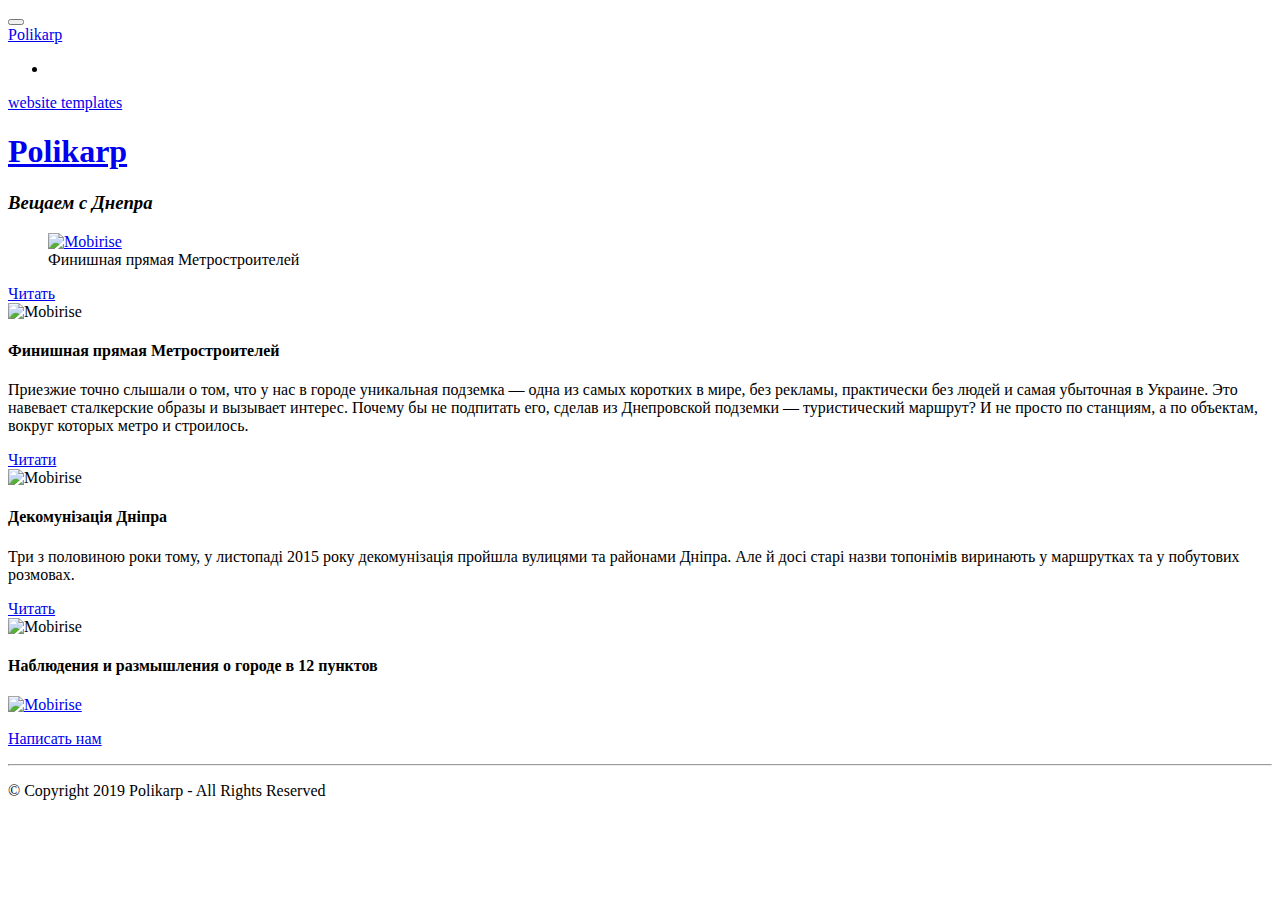
==== index.html @ 369295a8 "g" ====
<!DOCTYPE html>
<html  >
<head>
  <!-- Site made with Mobirise Website Builder v4.9.6, https://mobirise.com -->
  <meta charset="UTF-8">
  <meta http-equiv="X-UA-Compatible" content="IE=edge">
  <meta name="generator" content="Mobirise v4.9.6, mobirise.com">
  <meta name="viewport" content="width=device-width, initial-scale=1, minimum-scale=1">
  <link rel="shortcut icon" href="assets/images/koinobori.png" type="image/x-icon">
  <meta name="description" content="">
  
  <title>Polikarp</title>
  <link rel="stylesheet" href="assets/web/assets/mobirise-icons/mobirise-icons.css">
  <link rel="stylesheet" href="assets/tether/tether.min.css">
  <link rel="stylesheet" href="assets/bootstrap/css/bootstrap.min.css">
  <link rel="stylesheet" href="assets/bootstrap/css/bootstrap-grid.min.css">
  <link rel="stylesheet" href="assets/bootstrap/css/bootstrap-reboot.min.css">
  <link rel="stylesheet" href="assets/socicon/css/styles.css">
  <link rel="stylesheet" href="assets/dropdown/css/style.css">
  <link rel="stylesheet" href="assets/theme/css/style.css">
  <link rel="stylesheet" href="assets/mobirise/css/mbr-additional.css" type="text/css">
  
  
  
</head>
<body>
  <section class="menu cid-rpxfEzwFyS" once="menu" id="menu2-7">

    

    <nav class="navbar navbar-expand beta-menu navbar-dropdown align-items-center navbar-toggleable-sm">
        <button class="navbar-toggler navbar-toggler-right" type="button" data-toggle="collapse" data-target="#navbarSupportedContent" aria-controls="navbarSupportedContent" aria-expanded="false" aria-label="Toggle navigation">
            <div class="hamburger">
                <span></span>
                <span></span>
                <span></span>
                <span></span>
            </div>
        </button>
        <div class="menu-logo">
            <div class="navbar-brand">
                
                <span class="navbar-caption-wrap"><a class="navbar-caption text-black display-4" href="index.html">Polikarp</a></span>
            </div>
        </div>
        <div class="collapse navbar-collapse" id="navbarSupportedContent">
            <ul class="navbar-nav nav-dropdown nav-right" data-app-modern-menu="true"><li class="nav-item">
                    <a class="nav-link link text-black display-4" href="https://t.me/timesnewroman14" target="_blank"></a>
                </li></ul>
            
        </div>
    </nav>
</section>

<section class="engine"><a href="https://mobirise.info/j">website templates</a></section><section class="header1 cid-rpxfsJzR4i" id="header16-6">

    

    

    <div class="container">
        <div class="row justify-content-md-center">
            <div class="col-md-10 align-center">
                <h1 class="mbr-section-title mbr-bold pb-3 mbr-fonts-style display-1"><a href="index.html" class="text-black">Polikarp</a></h1>
                <h3 class="mbr-section-subtitle mbr-light pb-3 mbr-fonts-style display-7"><em>Вещаем с Днепра</em></h3>
                
                
            </div>
        </div>
    </div>

</section>

<section class="cid-rpxmxd3Cyp" id="image1-c">

    

    <figure class="mbr-figure container">
        <div class="image-block" style="width: 76%;">
            <a href="finishnaya-pryamaya-metrostroiteley.html"><img src="assets/images/kujicam-2019-05-04-00-48-11-developed-1-1466x825.jpg" width="1400" alt="Mobirise" title=""></a>
            <figcaption class="mbr-figure-caption mbr-figure-caption-over">
                <div class="container pb-5 mbr-white align-center mbr-fonts-style display-1">Финишная прямая Метростроителей</div>
            </figcaption>
        </div>
    </figure>
</section>

<section class="features18 popup-btn-cards cid-rpxp16bo90" id="features18-f">

    

    
    <div class="container">
        
        
        <div class="media-container-row pt-5 ">
            <div class="card p-3 col-12 col-md-6 col-lg-4">
                <div class="card-wrapper ">
                    <div class="card-img">
                        <div class="mbr-overlay"></div>
                        <div class="mbr-section-btn text-center"><a href="finishnaya-pryamaya-metrostroiteley.html" class="btn btn-white display-4">Читать</a></div>
                        <img src="assets/images/kujicam-2019-05-04-00-48-11-developed-1-676x380.jpg" alt="Mobirise" title="">
                    </div>
                    <div class="card-box">
                        <h4 class="card-title mbr-fonts-style display-2">Финишная прямая Метростроителей</h4>
                        <p class="mbr-text mbr-fonts-style align-left display-7">Приезжие точно слышали о том, что у нас в городе уникальная подземка — одна из самых коротких в мире, без рекламы, практически без людей и самая убыточная в Украине. Это навевает сталкерские образы и вызывает интерес. Почему бы не подпитать его, сделав из Днепровской подземки — туристический маршрут? И не просто по станциям, а по объектам, вокруг которых метро и строилось.
                        </p>
                    </div>
                </div>
            </div>
            <div class="card p-3 col-12 col-md-6 col-lg-4">
                <div class="card-wrapper">
                    <div class="card-img">
                        <div class="mbr-overlay"></div>
                        <div class="mbr-section-btn text-center"><a href="dekomunizatsiya-dnipra.html" class="btn btn-white display-4">Читати</a></div>
                        <img src="assets/images/mbr-1-676x456.jpg" alt="Mobirise" title="">
                    </div>
                    <div class="card-box">
                        <h4 class="card-title mbr-fonts-style display-2">
                            Декомунізація Дніпра</h4>
                        <p class="mbr-text mbr-fonts-style display-7">
                           Три з половиною роки тому, у листопаді 2015 року декомунізація пройшла вулицями та районами Дніпра. Але й досі старі назви топонімів виринають у маршрутках та у побутових розмовах. 
                        </p>
                    </div>
                </div>
            </div>

            <div class="card p-3 col-12 col-md-6 col-lg-4">
                <div class="card-wrapper">
                    <div class="card-img">
                        <div class="mbr-overlay"></div>
                        <div class="mbr-section-btn text-center"><a href="nablyudeniya-i-razmyshleniya-o-gorode-v-12-punktov.html" class="btn btn-white display-4">Читать</a></div>
                        <img src="assets/images/26330428-1511974088915368-7717623298208563200-n-676x559.jpg" alt="Mobirise" title="">
                    </div>
                    <div class="card-box">
                        <h4 class="card-title mbr-fonts-style display-2">Наблюдения и размышления о городе в 12 пунктов</h4>
                        <p class="mbr-text mbr-fonts-style display-7"></p>
                    </div>
                </div>
            </div>

            
        </div>
    </div>
</section>

<section class="cid-rpCS3sSMaK" id="footer5-v">

    

    

    <div class="container">
        <div class="media-container-row">
            <div class="col-md-3">
                <div class="media-wrap">
                    <a href="index.html">
                       <img src="assets/images/koinobori-192x192.png" alt="Mobirise" title="">
                    </a>
                </div>
            </div>
            <div class="col-md-9">
                <p class="mbr-text align-right links mbr-fonts-style display-4"><a href="https://t.me/timesnewroman14" target="_blank" class="text-black">Написать нам</a></p>
            </div>
        </div>
        <div class="footer-lower">
            <div class="media-container-row">
                <div class="col-md-12">
                    <hr>
                </div>
            </div>
            <div class="media-container-row mbr-white">
                <div class="col-md-6 copyright">
                    <p class="mbr-text mbr-fonts-style display-4">
                        © Copyright 2019 Polikarp - All Rights Reserved
                    </p>
                </div>
                <div class="col-md-6">
                    <div class="social-list align-right">
                        <div class="soc-item">
                            <a href="https://www.instagram.com/polikarp_media/" target="_blank">
                                <span class="mbr-iconfont mbr-iconfont-social socicon-instagram socicon"></span>
                            </a>
                        </div>
                        
                        
                        
                        
                        
                    </div>
                </div>
            </div>
        </div>
    </div>
</section>


  <script src="assets/web/assets/jquery/jquery.min.js"></script>
  <script src="assets/popper/popper.min.js"></script>
  <script src="assets/tether/tether.min.js"></script>
  <script src="assets/bootstrap/js/bootstrap.min.js"></script>
  <script src="assets/dropdown/js/script.min.js"></script>
  <script src="assets/touchswipe/jquery.touch-swipe.min.js"></script>
  <script src="assets/mbr-popup-btns/mbr-popup-btns.js"></script>
  <script src="assets/smoothscroll/smooth-scroll.js"></script>
  <script src="assets/theme/js/script.js"></script>
  
  
</body>
</html>
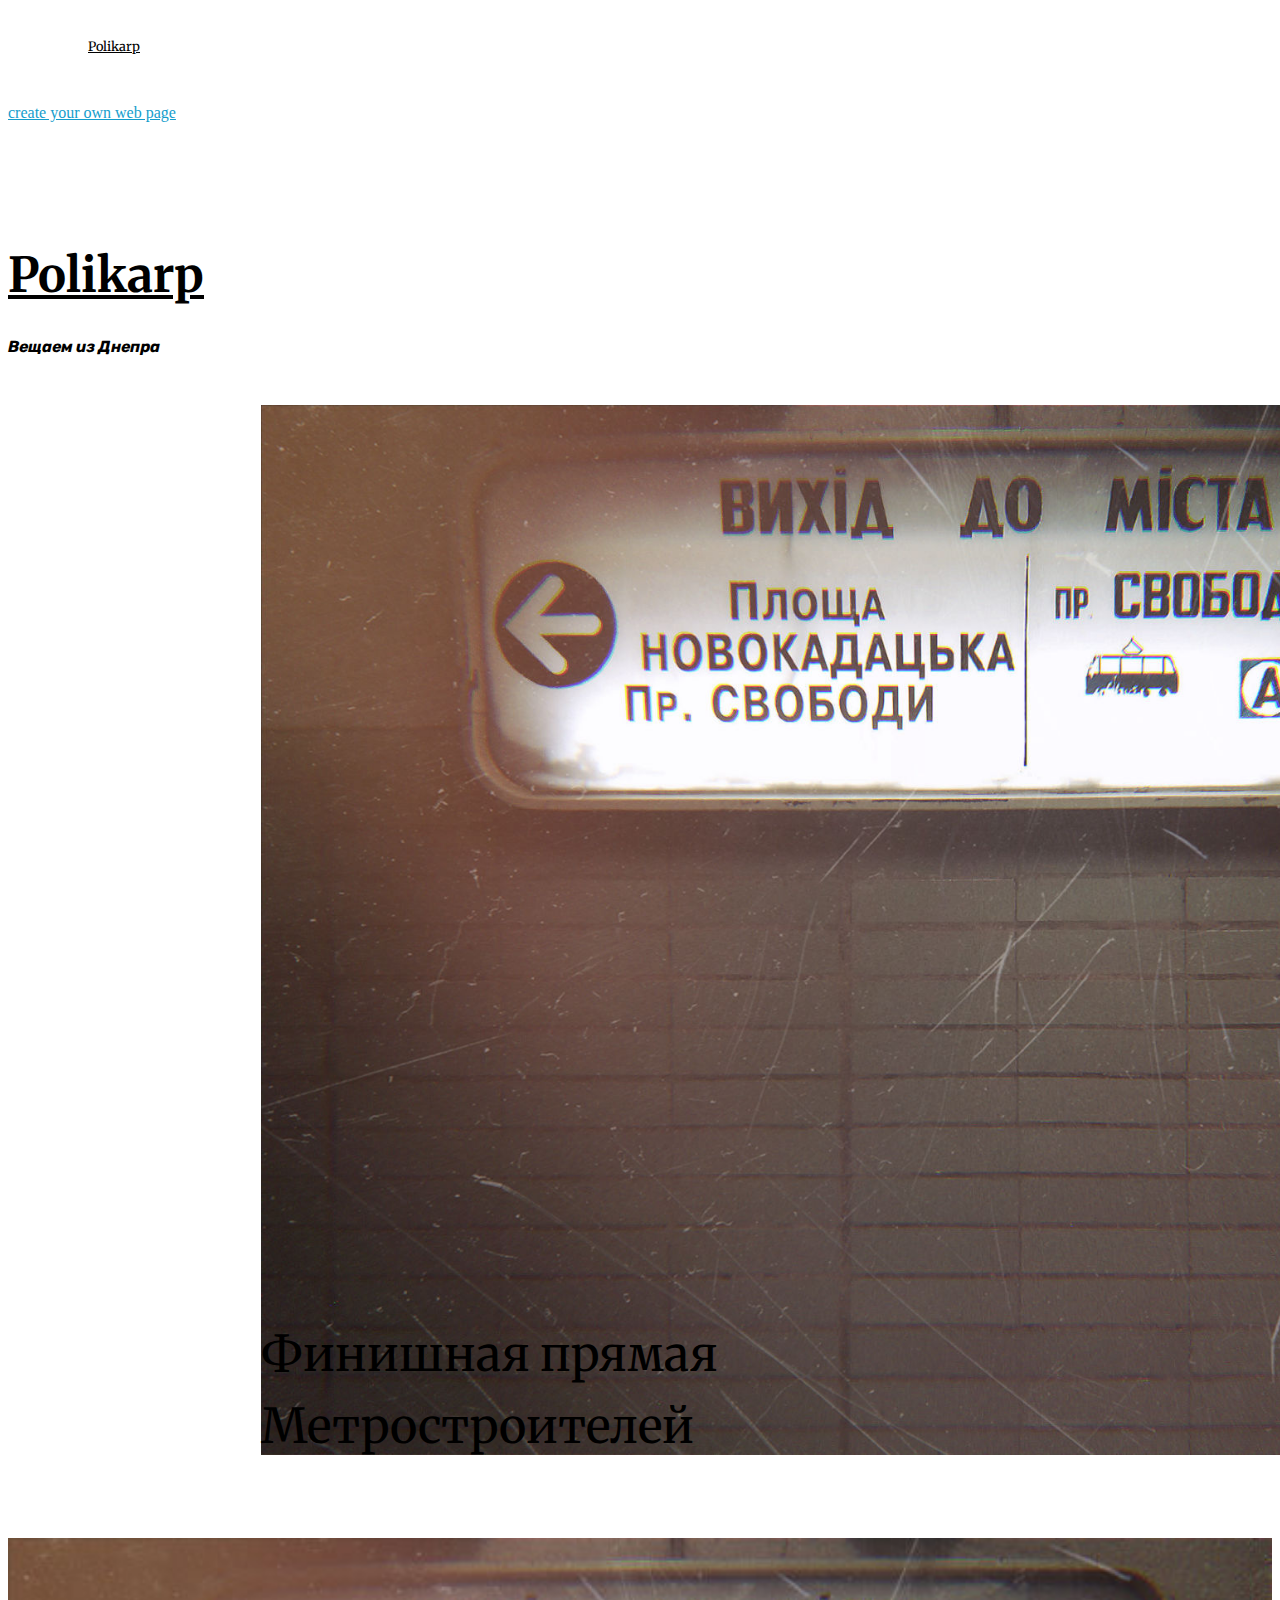
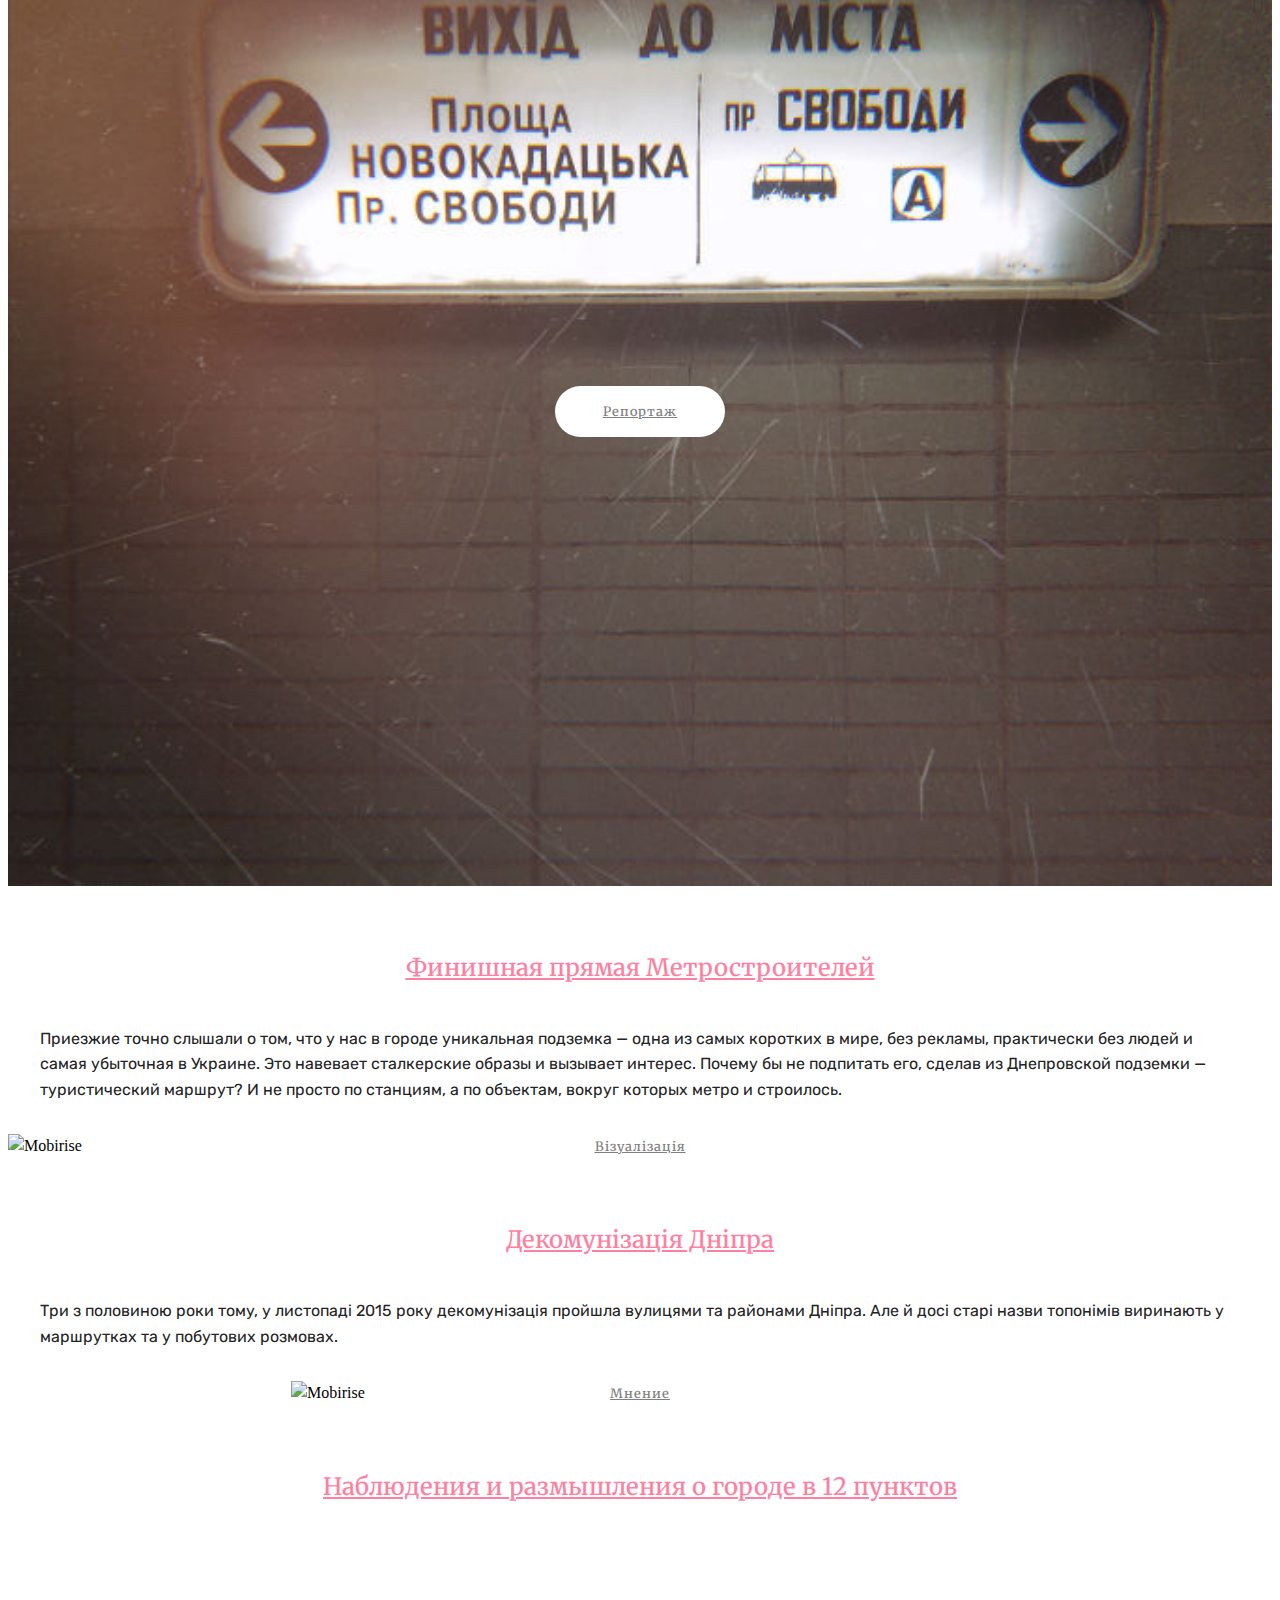
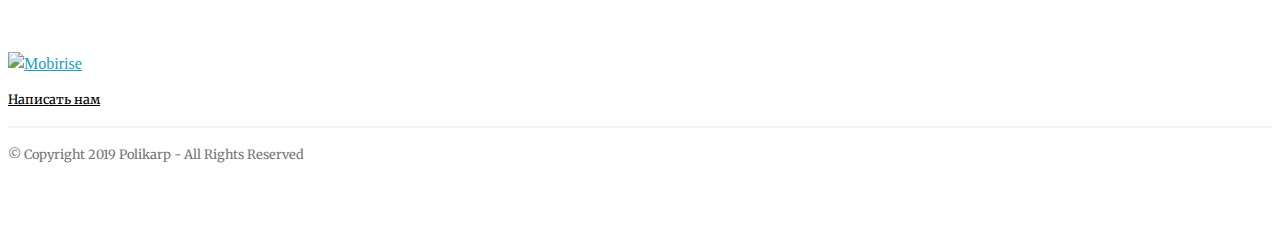
==== commit 0abbd7b7: "ї" ====
--- a/index.html
+++ b/index.html
@@ -52,7 +52,7 @@
     </nav>
 </section>
 
-<section class="engine"><a href="https://mobirise.info/j">website templates</a></section><section class="header1 cid-rpxfsJzR4i" id="header16-6">
+<section class="engine"><a href="https://mobirise.info/h">create your own web page</a></section><section class="header1 cid-rpxfsJzR4i" id="header16-6">
 
     
 
@@ -62,7 +62,7 @@
         <div class="row justify-content-md-center">
             <div class="col-md-10 align-center">
                 <h1 class="mbr-section-title mbr-bold pb-3 mbr-fonts-style display-1"><a href="index.html" class="text-black">Polikarp</a></h1>
-                <h3 class="mbr-section-subtitle mbr-light pb-3 mbr-fonts-style display-7"><em>Вещаем с Днепра</em></h3>
+                <h3 class="mbr-section-subtitle mbr-light pb-3 mbr-fonts-style display-7"><em>Вещаем из Днепра</em></h3>
                 
                 
             </div>
@@ -76,10 +76,10 @@
     
 
     <figure class="mbr-figure container">
-        <div class="image-block" style="width: 76%;">
-            <a href="finishnaya-pryamaya-metrostroiteley.html"><img src="assets/images/kujicam-2019-05-04-00-48-11-developed-1-1466x825.jpg" width="1400" alt="Mobirise" title=""></a>
+        <div class="image-block" style="width: 64%;">
+            <a href="finishnaya-pryamaya-metrostroiteley.html"><img src="assets/images/kujicam-2019-05-04-00-48-11-developed-1688x1266.jpg" width="1400" alt="Mobirise" title=""></a>
             <figcaption class="mbr-figure-caption mbr-figure-caption-over">
-                <div class="container pb-5 mbr-white align-center mbr-fonts-style display-1">Финишная прямая Метростроителей</div>
+                <div class="container pb-5 mbr-white align-center mbr-fonts-style display-1">Финишная прямая Метростроителей<br></div>
             </figcaption>
         </div>
     </figure>
@@ -98,11 +98,11 @@
                 <div class="card-wrapper ">
                     <div class="card-img">
                         <div class="mbr-overlay"></div>
-                        <div class="mbr-section-btn text-center"><a href="finishnaya-pryamaya-metrostroiteley.html" class="btn btn-white display-4">Читать</a></div>
-                        <img src="assets/images/kujicam-2019-05-04-00-48-11-developed-1-676x380.jpg" alt="Mobirise" title="">
+                        <div class="mbr-section-btn text-center"><a href="finishnaya-pryamaya-metrostroiteley.html" class="btn btn-white display-4">Репортаж</a></div>
+                        <img src="assets/images/kujicam-2019-05-04-00-48-11-developed-676x507.jpg" alt="Mobirise" title="">
                     </div>
                     <div class="card-box">
-                        <h4 class="card-title mbr-fonts-style display-2">Финишная прямая Метростроителей</h4>
+                        <h4 class="card-title mbr-fonts-style display-2"><a href="finishnaya-pryamaya-metrostroiteley.html" class="text-secondary">Финишная прямая Метростроителей</a></h4>
                         <p class="mbr-text mbr-fonts-style align-left display-7">Приезжие точно слышали о том, что у нас в городе уникальная подземка — одна из самых коротких в мире, без рекламы, практически без людей и самая убыточная в Украине. Это навевает сталкерские образы и вызывает интерес. Почему бы не подпитать его, сделав из Днепровской подземки — туристический маршрут? И не просто по станциям, а по объектам, вокруг которых метро и строилось.
                         </p>
                     </div>
@@ -112,12 +112,12 @@
                 <div class="card-wrapper">
                     <div class="card-img">
                         <div class="mbr-overlay"></div>
-                        <div class="mbr-section-btn text-center"><a href="dekomunizatsiya-dnipra.html" class="btn btn-white display-4">Читати</a></div>
+                        <div class="mbr-section-btn text-center"><a href="dekomunizatsiya-dnipra.html" class="btn btn-white display-4">Візуалізація</a></div>
                         <img src="assets/images/mbr-1-676x456.jpg" alt="Mobirise" title="">
                     </div>
                     <div class="card-box">
-                        <h4 class="card-title mbr-fonts-style display-2">
-                            Декомунізація Дніпра</h4>
+                        <h4 class="card-title mbr-fonts-style display-2"><a href="dekomunizatsiya-dnipra.html" class="text-secondary">
+                            Декомунізація Дніпра</a></h4>
                         <p class="mbr-text mbr-fonts-style display-7">
                            Три з половиною роки тому, у листопаді 2015 року декомунізація пройшла вулицями та районами Дніпра. Але й досі старі назви топонімів виринають у маршрутках та у побутових розмовах. 
                         </p>
@@ -129,11 +129,11 @@
                 <div class="card-wrapper">
                     <div class="card-img">
                         <div class="mbr-overlay"></div>
-                        <div class="mbr-section-btn text-center"><a href="nablyudeniya-i-razmyshleniya-o-gorode-v-12-punktov.html" class="btn btn-white display-4">Читать</a></div>
+                        <div class="mbr-section-btn text-center"><a href="nablyudeniya-i-razmyshleniya-o-gorode-v-12-punktov.html" class="btn btn-white display-4">Мнение</a></div>
                         <img src="assets/images/26330428-1511974088915368-7717623298208563200-n-676x559.jpg" alt="Mobirise" title="">
                     </div>
                     <div class="card-box">
-                        <h4 class="card-title mbr-fonts-style display-2">Наблюдения и размышления о городе в 12 пунктов</h4>
+                        <h4 class="card-title mbr-fonts-style display-2"><a href="nablyudeniya-i-razmyshleniya-o-gorode-v-12-punktov.html" class="text-secondary">Наблюдения и размышления о городе в 12 пунктов</a></h4>
                         <p class="mbr-text mbr-fonts-style display-7"></p>
                     </div>
                 </div>
--- a/assets/mobirise/css/mbr-additional.css
+++ b/assets/mobirise/css/mbr-additional.css
@@ -0,0 +1,5030 @@
+@import url(https://fonts.googleapis.com/css?family=Merriweather:300,300i,400,400i,700,700i,900,900i);
+@import url(https://fonts.googleapis.com/css?family=Rubik:300,300i,400,400i,500,500i,700,700i,900,900i);
+
+
+
+
+
+body {
+  font-style: normal;
+  line-height: 1.5;
+}
+.mbr-section-title {
+  font-style: normal;
+  line-height: 1.2;
+}
+.mbr-section-subtitle {
+  line-height: 1.3;
+}
+.mbr-text {
+  font-style: normal;
+  line-height: 1.6;
+}
+.display-1 {
+  font-family: 'Merriweather', serif;
+  font-size: 3rem;
+}
+.display-1 > .mbr-iconfont {
+  font-size: 4.8rem;
+}
+.display-2 {
+  font-family: 'Merriweather', serif;
+  font-size: 1.5rem;
+}
+.display-2 > .mbr-iconfont {
+  font-size: 2.4rem;
+}
+.display-4 {
+  font-family: 'Merriweather', serif;
+  font-size: 0.8rem;
+}
+.display-4 > .mbr-iconfont {
+  font-size: 1.28rem;
+}
+.display-5 {
+  font-family: 'Rubik', sans-serif;
+  font-size: 1.5rem;
+}
+.display-5 > .mbr-iconfont {
+  font-size: 2.4rem;
+}
+.display-7 {
+  font-family: 'Rubik', sans-serif;
+  font-size: 1rem;
+}
+.display-7 > .mbr-iconfont {
+  font-size: 1.6rem;
+}
+/* ---- Fluid typography for mobile devices ---- */
+/* 1.4 - font scale ratio ( bootstrap == 1.42857 ) */
+/* 100vw - current viewport width */
+/* (48 - 20)  48 == 48rem == 768px, 20 == 20rem == 320px(minimal supported viewport) */
+/* 0.65 - min scale variable, may vary */
+@media (max-width: 768px) {
+  .display-1 {
+    font-size: 2.4rem;
+    font-size: calc( 1.7rem + (3 - 1.7) * ((100vw - 20rem) / (48 - 20)));
+    line-height: calc( 1.4 * (1.7rem + (3 - 1.7) * ((100vw - 20rem) / (48 - 20))));
+  }
+  .display-2 {
+    font-size: 1.2rem;
+    font-size: calc( 1.175rem + (1.5 - 1.175) * ((100vw - 20rem) / (48 - 20)));
+    line-height: calc( 1.4 * (1.175rem + (1.5 - 1.175) * ((100vw - 20rem) / (48 - 20))));
+  }
+  .display-4 {
+    font-size: 0.64rem;
+    font-size: calc( 0.93rem + (0.8 - 0.93) * ((100vw - 20rem) / (48 - 20)));
+    line-height: calc( 1.4 * (0.93rem + (0.8 - 0.93) * ((100vw - 20rem) / (48 - 20))));
+  }
+  .display-5 {
+    font-size: 1.2rem;
+    font-size: calc( 1.175rem + (1.5 - 1.175) * ((100vw - 20rem) / (48 - 20)));
+    line-height: calc( 1.4 * (1.175rem + (1.5 - 1.175) * ((100vw - 20rem) / (48 - 20))));
+  }
+}
+/* Buttons */
+.btn {
+  font-weight: 500;
+  border-width: 2px;
+  font-style: normal;
+  letter-spacing: 1px;
+  margin: .4rem .8rem;
+  white-space: normal;
+  -webkit-transition: all 0.3s ease-in-out;
+  -moz-transition: all 0.3s ease-in-out;
+  transition: all 0.3s ease-in-out;
+  display: inline-flex;
+  align-items: center;
+  justify-content: center;
+  word-break: break-word;
+  -webkit-align-items: center;
+  -webkit-justify-content: center;
+  display: -webkit-inline-flex;
+  padding: 1rem 3rem;
+  border-radius: 3px;
+}
+.btn-sm {
+  font-weight: 500;
+  letter-spacing: 1px;
+  -webkit-transition: all 0.3s ease-in-out;
+  -moz-transition: all 0.3s ease-in-out;
+  transition: all 0.3s ease-in-out;
+  padding: 0.6rem 1.5rem;
+  border-radius: 3px;
+}
+.btn-md {
+  font-weight: 500;
+  letter-spacing: 1px;
+  margin: .4rem .8rem !important;
+  -webkit-transition: all 0.3s ease-in-out;
+  -moz-transition: all 0.3s ease-in-out;
+  transition: all 0.3s ease-in-out;
+  padding: 1rem 3rem;
+  border-radius: 3px;
+}
+.btn-lg {
+  font-weight: 500;
+  letter-spacing: 1px;
+  margin: .4rem .8rem !important;
+  -webkit-transition: all 0.3s ease-in-out;
+  -moz-transition: all 0.3s ease-in-out;
+  transition: all 0.3s ease-in-out;
+  padding: 1.2rem 3.2rem;
+  border-radius: 3px;
+}
+.bg-primary {
+  background-color: #149dcc !important;
+}
+.bg-success {
+  background-color: #f9f295 !important;
+}
+.bg-info {
+  background-color: #cebfaf !important;
+}
+.bg-warning {
+  background-color: #b2ccd2 !important;
+}
+.bg-danger {
+  background-color: #e4d295 !important;
+}
+.btn-primary,
+.btn-primary:active {
+  background-color: #149dcc !important;
+  border-color: #149dcc !important;
+  color: #ffffff !important;
+}
+.btn-primary:hover,
+.btn-primary:focus,
+.btn-primary.focus,
+.btn-primary.active {
+  color: #ffffff !important;
+  background-color: #0d6786 !important;
+  border-color: #0d6786 !important;
+}
+.btn-primary.disabled,
+.btn-primary:disabled {
+  color: #ffffff !important;
+  background-color: #0d6786 !important;
+  border-color: #0d6786 !important;
+}
+.btn-secondary,
+.btn-secondary:active {
+  background-color: #ff7f9f !important;
+  border-color: #ff7f9f !important;
+  color: #ffffff !important;
+}
+.btn-secondary:hover,
+.btn-secondary:focus,
+.btn-secondary.focus,
+.btn-secondary.active {
+  color: #ffffff !important;
+  background-color: #ff3266 !important;
+  border-color: #ff3266 !important;
+}
+.btn-secondary.disabled,
+.btn-secondary:disabled {
+  color: #ffffff !important;
+  background-color: #ff3266 !important;
+  border-color: #ff3266 !important;
+}
+.btn-info,
+.btn-info:active {
+  background-color: #cebfaf !important;
+  border-color: #cebfaf !important;
+  color: #ffffff !important;
+}
+.btn-info:hover,
+.btn-info:focus,
+.btn-info.focus,
+.btn-info.active {
+  color: #ffffff !important;
+  background-color: #b19980 !important;
+  border-color: #b19980 !important;
+}
+.btn-info.disabled,
+.btn-info:disabled {
+  color: #ffffff !important;
+  background-color: #b19980 !important;
+  border-color: #b19980 !important;
+}
+.btn-success,
+.btn-success:active {
+  background-color: #f9f295 !important;
+  border-color: #f9f295 !important;
+  color: #877e08 !important;
+}
+.btn-success:hover,
+.btn-success:focus,
+.btn-success.focus,
+.btn-success.active {
+  color: #877e08 !important;
+  background-color: #f5e94d !important;
+  border-color: #f5e94d !important;
+}
+.btn-success.disabled,
+.btn-success:disabled {
+  color: #877e08 !important;
+  background-color: #f5e94d !important;
+  border-color: #f5e94d !important;
+}
+.btn-warning,
+.btn-warning:active {
+  background-color: #b2ccd2 !important;
+  border-color: #b2ccd2 !important;
+  color: #ffffff !important;
+}
+.btn-warning:hover,
+.btn-warning:focus,
+.btn-warning.focus,
+.btn-warning.active {
+  color: #ffffff !important;
+  background-color: #82acb6 !important;
+  border-color: #82acb6 !important;
+}
+.btn-warning.disabled,
+.btn-warning:disabled {
+  color: #ffffff !important;
+  background-color: #82acb6 !important;
+  border-color: #82acb6 !important;
+}
+.btn-danger,
+.btn-danger:active {
+  background-color: #e4d295 !important;
+  border-color: #e4d295 !important;
+  color: #615119 !important;
+}
+.btn-danger:hover,
+.btn-danger:focus,
+.btn-danger.focus,
+.btn-danger.active {
+  color: #615119 !important;
+  background-color: #d4b858 !important;
+  border-color: #d4b858 !important;
+}
+.btn-danger.disabled,
+.btn-danger:disabled {
+  color: #615119 !important;
+  background-color: #d4b858 !important;
+  border-color: #d4b858 !important;
+}
+.btn-white {
+  color: #333333 !important;
+}
+.btn-white,
+.btn-white:active {
+  background-color: #ffffff !important;
+  border-color: #ffffff !important;
+  color: #808080 !important;
+}
+.btn-white:hover,
+.btn-white:focus,
+.btn-white.focus,
+.btn-white.active {
+  color: #808080 !important;
+  background-color: #d9d9d9 !important;
+  border-color: #d9d9d9 !important;
+}
+.btn-white.disabled,
+.btn-white:disabled {
+  color: #808080 !important;
+  background-color: #d9d9d9 !important;
+  border-color: #d9d9d9 !important;
+}
+.btn-black,
+.btn-black:active {
+  background-color: #333333 !important;
+  border-color: #333333 !important;
+  color: #ffffff !important;
+}
+.btn-black:hover,
+.btn-black:focus,
+.btn-black.focus,
+.btn-black.active {
+  color: #ffffff !important;
+  background-color: #0d0d0d !important;
+  border-color: #0d0d0d !important;
+}
+.btn-black.disabled,
+.btn-black:disabled {
+  color: #ffffff !important;
+  background-color: #0d0d0d !important;
+  border-color: #0d0d0d !important;
+}
+.btn-primary-outline,
+.btn-primary-outline:active {
+  background: none;
+  border-color: #0b566f;
+  color: #0b566f;
+}
+.btn-primary-outline:hover,
+.btn-primary-outline:focus,
+.btn-primary-outline.focus,
+.btn-primary-outline.active {
+  color: #ffffff;
+  background-color: #149dcc;
+  border-color: #149dcc;
+}
+.btn-primary-outline.disabled,
+.btn-primary-outline:disabled {
+  color: #ffffff !important;
+  background-color: #149dcc !important;
+  border-color: #149dcc !important;
+}
+.btn-secondary-outline,
+.btn-secondary-outline:active {
+  background: none;
+  border-color: #ff1952;
+  color: #ff1952;
+}
+.btn-secondary-outline:hover,
+.btn-secondary-outline:focus,
+.btn-secondary-outline.focus,
+.btn-secondary-outline.active {
+  color: #ffffff;
+  background-color: #ff7f9f;
+  border-color: #ff7f9f;
+}
+.btn-secondary-outline.disabled,
+.btn-secondary-outline:disabled {
+  color: #ffffff !important;
+  background-color: #ff7f9f !important;
+  border-color: #ff7f9f !important;
+}
+.btn-info-outline,
+.btn-info-outline:active {
+  background: none;
+  border-color: #a78c70;
+  color: #a78c70;
+}
+.btn-info-outline:hover,
+.btn-info-outline:focus,
+.btn-info-outline.focus,
+.btn-info-outline.active {
+  color: #ffffff;
+  background-color: #cebfaf;
+  border-color: #cebfaf;
+}
+.btn-info-outline.disabled,
+.btn-info-outline:disabled {
+  color: #ffffff !important;
+  background-color: #cebfaf !important;
+  border-color: #cebfaf !important;
+}
+.btn-success-outline,
+.btn-success-outline:active {
+  background: none;
+  border-color: #f4e634;
+  color: #f4e634;
+}
+.btn-success-outline:hover,
+.btn-success-outline:focus,
+.btn-success-outline.focus,
+.btn-success-outline.active {
+  color: #877e08;
+  background-color: #f9f295;
+  border-color: #f9f295;
+}
+.btn-success-outline.disabled,
+.btn-success-outline:disabled {
+  color: #877e08 !important;
+  background-color: #f9f295 !important;
+  border-color: #f9f295 !important;
+}
+.btn-warning-outline,
+.btn-warning-outline:active {
+  background: none;
+  border-color: #72a1ac;
+  color: #72a1ac;
+}
+.btn-warning-outline:hover,
+.btn-warning-outline:focus,
+.btn-warning-outline.focus,
+.btn-warning-outline.active {
+  color: #ffffff;
+  background-color: #b2ccd2;
+  border-color: #b2ccd2;
+}
+.btn-warning-outline.disabled,
+.btn-warning-outline:disabled {
+  color: #ffffff !important;
+  background-color: #b2ccd2 !important;
+  border-color: #b2ccd2 !important;
+}
+.btn-danger-outline,
+.btn-danger-outline:active {
+  background: none;
+  border-color: #cfaf44;
+  color: #cfaf44;
+}
+.btn-danger-outline:hover,
+.btn-danger-outline:focus,
+.btn-danger-outline.focus,
+.btn-danger-outline.active {
+  color: #615119;
+  background-color: #e4d295;
+  border-color: #e4d295;
+}
+.btn-danger-outline.disabled,
+.btn-danger-outline:disabled {
+  color: #615119 !important;
+  background-color: #e4d295 !important;
+  border-color: #e4d295 !important;
+}
+.btn-black-outline,
+.btn-black-outline:active {
+  background: none;
+  border-color: #000000;
+  color: #000000;
+}
+.btn-black-outline:hover,
+.btn-black-outline:focus,
+.btn-black-outline.focus,
+.btn-black-outline.active {
+  color: #ffffff;
+  background-color: #333333;
+  border-color: #333333;
+}
+.btn-black-outline.disabled,
+.btn-black-outline:disabled {
+  color: #ffffff !important;
+  background-color: #333333 !important;
+  border-color: #333333 !important;
+}
+.btn-white-outline,
+.btn-white-outline:active,
+.btn-white-outline.active {
+  background: none;
+  border-color: #ffffff;
+  color: #ffffff;
+}
+.btn-white-outline:hover,
+.btn-white-outline:focus,
+.btn-white-outline.focus {
+  color: #333333;
+  background-color: #ffffff;
+  border-color: #ffffff;
+}
+.text-primary {
+  color: #149dcc !important;
+}
+.text-secondary {
+  color: #ff7f9f !important;
+}
+.text-success {
+  color: #f9f295 !important;
+}
+.text-info {
+  color: #cebfaf !important;
+}
+.text-warning {
+  color: #b2ccd2 !important;
+}
+.text-danger {
+  color: #e4d295 !important;
+}
+.text-white {
+  color: #ffffff !important;
+}
+.text-black {
+  color: #000000 !important;
+}
+a.text-primary:hover,
+a.text-primary:focus {
+  color: #0b566f !important;
+}
+a.text-secondary:hover,
+a.text-secondary:focus {
+  color: #ff1952 !important;
+}
+a.text-success:hover,
+a.text-success:focus {
+  color: #f4e634 !important;
+}
+a.text-info:hover,
+a.text-info:focus {
+  color: #a78c70 !important;
+}
+a.text-warning:hover,
+a.text-warning:focus {
+  color: #72a1ac !important;
+}
+a.text-danger:hover,
+a.text-danger:focus {
+  color: #cfaf44 !important;
+}
+a.text-white:hover,
+a.text-white:focus {
+  color: #b3b3b3 !important;
+}
+a.text-black:hover,
+a.text-black:focus {
+  color: #4d4d4d !important;
+}
+.alert-success {
+  background-color: #70c770;
+}
+.alert-info {
+  background-color: #cebfaf;
+}
+.alert-warning {
+  background-color: #b2ccd2;
+}
+.alert-danger {
+  background-color: #e4d295;
+}
+.mbr-section-btn a.btn:not(.btn-form) {
+  border-radius: 100px;
+}
+.mbr-section-btn a.btn:not(.btn-form):hover,
+.mbr-section-btn a.btn:not(.btn-form):focus {
+  box-shadow: none !important;
+}
+.mbr-section-btn a.btn:not(.btn-form):hover,
+.mbr-section-btn a.btn:not(.btn-form):focus {
+  box-shadow: 0 10px 40px 0 rgba(0, 0, 0, 0.2) !important;
+  -webkit-box-shadow: 0 10px 40px 0 rgba(0, 0, 0, 0.2) !important;
+}
+.mbr-gallery-filter li a {
+  border-radius: 100px !important;
+}
+.mbr-gallery-filter li.active .btn {
+  background-color: #149dcc;
+  border-color: #149dcc;
+  color: #ffffff;
+}
+.mbr-gallery-filter li.active .btn:focus {
+  box-shadow: none;
+}
+.nav-tabs .nav-link {
+  border-radius: 100px !important;
+}
+.btn-form {
+  border-radius: 0;
+}
+.btn-form:hover {
+  cursor: pointer;
+}
+a,
+a:hover {
+  color: #149dcc;
+}
+.mbr-plan-header.bg-primary .mbr-plan-subtitle,
+.mbr-plan-header.bg-primary .mbr-plan-price-desc {
+  color: #b4e6f8;
+}
+.mbr-plan-header.bg-success .mbr-plan-subtitle,
+.mbr-plan-header.bg-success .mbr-plan-price-desc {
+  color: #ffffff;
+}
+.mbr-plan-header.bg-info .mbr-plan-subtitle,
+.mbr-plan-header.bg-info .mbr-plan-price-desc {
+  color: #ffffff;
+}
+.mbr-plan-header.bg-warning .mbr-plan-subtitle,
+.mbr-plan-header.bg-warning .mbr-plan-price-desc {
+  color: #ffffff;
+}
+.mbr-plan-header.bg-danger .mbr-plan-subtitle,
+.mbr-plan-header.bg-danger .mbr-plan-price-desc {
+  color: #ffffff;
+}
+/* Scroll to top button*/
+.scrollToTop_wraper {
+  display: none;
+}
+#scrollToTop a i:before {
+  content: '';
+  position: absolute;
+  height: 40%;
+  top: 25%;
+  background: #fff;
+  width: 2px;
+  left: calc(50% - 1px);
+}
+#scrollToTop a i:after {
+  content: '';
+  position: absolute;
+  display: block;
+  border-top: 2px solid #fff;
+  border-right: 2px solid #fff;
+  width: 40%;
+  height: 40%;
+  left: 30%;
+  bottom: 30%;
+  transform: rotate(135deg);
+  -webkit-transform: rotate(135deg);
+}
+/* Others*/
+.note-check a[data-value=Rubik] {
+  font-style: normal;
+}
+.mbr-arrow a {
+  color: #ffffff;
+}
+@media (max-width: 767px) {
+  .mbr-arrow {
+    display: none;
+  }
+}
+.form-control-label {
+  position: relative;
+  cursor: pointer;
+  margin-bottom: .357em;
+  padding: 0;
+}
+.alert {
+  color: #ffffff;
+  border-radius: 0;
+  border: 0;
+  font-size: .875rem;
+  line-height: 1.5;
+  margin-bottom: 1.875rem;
+  padding: 1.25rem;
+  position: relative;
+}
+.alert.alert-form::after {
+  background-color: inherit;
+  bottom: -7px;
+  content: "";
+  display: block;
+  height: 14px;
+  left: 50%;
+  margin-left: -7px;
+  position: absolute;
+  transform: rotate(45deg);
+  width: 14px;
+  -webkit-transform: rotate(45deg);
+}
+.form-control {
+  background-color: #f5f5f5;
+  box-shadow: none;
+  color: #565656;
+  font-family: 'Rubik', sans-serif;
+  font-size: 1rem;
+  line-height: 1.43;
+  min-height: 3.5em;
+  padding: 1.07em .5em;
+}
+.form-control > .mbr-iconfont {
+  font-size: 1.6rem;
+}
+.form-control,
+.form-control:focus {
+  border: 1px solid #e8e8e8;
+}
+.form-active .form-control:invalid {
+  border-color: red;
+}
+.mbr-overlay {
+  background-color: #000;
+  bottom: 0;
+  left: 0;
+  opacity: .5;
+  position: absolute;
+  right: 0;
+  top: 0;
+  z-index: 0;
+  pointer-events: none;
+}
+blockquote {
+  font-style: italic;
+  padding: 10px 0 10px 20px;
+  font-size: 1.09rem;
+  position: relative;
+  border-color: #149dcc;
+  border-width: 3px;
+}
+ul,
+ol,
+pre,
+blockquote {
+  margin-bottom: 2.3125rem;
+}
+pre {
+  background: #f4f4f4;
+  padding: 10px 24px;
+  white-space: pre-wrap;
+}
+.inactive {
+  -webkit-user-select: none;
+  -moz-user-select: none;
+  -ms-user-select: none;
+  user-select: none;
+  pointer-events: none;
+  -webkit-user-drag: none;
+  user-drag: none;
+}
+.mbr-section__comments .row {
+  justify-content: center;
+  -webkit-justify-content: center;
+}
+/* Forms */
+.mbr-form .btn {
+  margin: .4rem 0;
+}
+.mbr-form .input-group-btn a.btn {
+  border-radius: 100px !important;
+}
+.mbr-form .input-group-btn a.btn:hover {
+  box-shadow: 0 10px 40px 0 rgba(0, 0, 0, 0.2);
+}
+.mbr-form .input-group-btn button[type="submit"] {
+  border-radius: 100px !important;
+  padding: 1rem 3rem;
+}
+.mbr-form .input-group-btn button[type="submit"]:hover {
+  box-shadow: 0 10px 40px 0 rgba(0, 0, 0, 0.2);
+}
+.form2 .form-control {
+  border-top-left-radius: 100px;
+  border-bottom-left-radius: 100px;
+}
+.form2 .input-group-btn a.btn {
+  border-top-left-radius: 0 !important;
+  border-bottom-left-radius: 0 !important;
+}
+.form2 .input-group-btn button[type="submit"] {
+  border-top-left-radius: 0 !important;
+  border-bottom-left-radius: 0 !important;
+}
+.form3 input[type="email"] {
+  border-radius: 100px !important;
+}
+@media (max-width: 349px) {
+  .form2 input[type="email"] {
+    border-radius: 100px !important;
+  }
+  .form2 .input-group-btn a.btn {
+    border-radius: 100px !important;
+  }
+  .form2 .input-group-btn button[type="submit"] {
+    border-radius: 100px !important;
+  }
+}
+@media (max-width: 767px) {
+  .btn {
+    font-size: .75rem !important;
+  }
+  .btn .mbr-iconfont {
+    font-size: 1rem !important;
+  }
+}
+/* Social block */
+.btn-social {
+  font-size: 20px;
+  border-radius: 50%;
+  padding: 0;
+  width: 44px;
+  height: 44px;
+  line-height: 44px;
+  text-align: center;
+  position: relative;
+  border: 2px solid #c0a375;
+  border-color: #149dcc;
+  color: #232323;
+  cursor: pointer;
+}
+.btn-social i {
+  top: 0;
+  line-height: 44px;
+  width: 44px;
+}
+.btn-social:hover {
+  color: #fff;
+  background: #149dcc;
+}
+.btn-social + .btn {
+  margin-left: .1rem;
+}
+/* Footer */
+.mbr-footer-content li::before,
+.mbr-footer .mbr-contacts li::before {
+  background: #149dcc;
+}
+.mbr-footer-content li a:hover,
+.mbr-footer .mbr-contacts li a:hover {
+  color: #149dcc;
+}
+.footer3 input[type="email"],
+.footer4 input[type="email"] {
+  border-radius: 100px !important;
+}
+.footer3 .input-group-btn a.btn,
+.footer4 .input-group-btn a.btn {
+  border-radius: 100px !important;
+}
+.footer3 .input-group-btn button[type="submit"],
+.footer4 .input-group-btn button[type="submit"] {
+  border-radius: 100px !important;
+}
+/* Headers*/
+.header13 .form-inline input[type="email"],
+.header14 .form-inline input[type="email"] {
+  border-radius: 100px;
+}
+.header13 .form-inline input[type="text"],
+.header14 .form-inline input[type="text"] {
+  border-radius: 100px;
+}
+.header13 .form-inline input[type="tel"],
+.header14 .form-inline input[type="tel"] {
+  border-radius: 100px;
+}
+.header13 .form-inline a.btn,
+.header14 .form-inline a.btn {
+  border-radius: 100px;
+}
+.header13 .form-inline button,
+.header14 .form-inline button {
+  border-radius: 100px !important;
+}
+.offset-1 {
+  margin-left: 8.33333%;
+}
+.offset-2 {
+  margin-left: 16.66667%;
+}
+.offset-3 {
+  margin-left: 25%;
+}
+.offset-4 {
+  margin-left: 33.33333%;
+}
+.offset-5 {
+  margin-left: 41.66667%;
+}
+.offset-6 {
+  margin-left: 50%;
+}
+.offset-7 {
+  margin-left: 58.33333%;
+}
+.offset-8 {
+  margin-left: 66.66667%;
+}
+.offset-9 {
+  margin-left: 75%;
+}
+.offset-10 {
+  margin-left: 83.33333%;
+}
+.offset-11 {
+  margin-left: 91.66667%;
+}
+@media (min-width: 576px) {
+  .offset-sm-0 {
+    margin-left: 0%;
+  }
+  .offset-sm-1 {
+    margin-left: 8.33333%;
+  }
+  .offset-sm-2 {
+    margin-left: 16.66667%;
+  }
+  .offset-sm-3 {
+    margin-left: 25%;
+  }
+  .offset-sm-4 {
+    margin-left: 33.33333%;
+  }
+  .offset-sm-5 {
+    margin-left: 41.66667%;
+  }
+  .offset-sm-6 {
+    margin-left: 50%;
+  }
+  .offset-sm-7 {
+    margin-left: 58.33333%;
+  }
+  .offset-sm-8 {
+    margin-left: 66.66667%;
+  }
+  .offset-sm-9 {
+    margin-left: 75%;
+  }
+  .offset-sm-10 {
+    margin-left: 83.33333%;
+  }
+  .offset-sm-11 {
+    margin-left: 91.66667%;
+  }
+}
+@media (min-width: 768px) {
+  .offset-md-0 {
+    margin-left: 0%;
+  }
+  .offset-md-1 {
+    margin-left: 8.33333%;
+  }
+  .offset-md-2 {
+    margin-left: 16.66667%;
+  }
+  .offset-md-3 {
+    margin-left: 25%;
+  }
+  .offset-md-4 {
+    margin-left: 33.33333%;
+  }
+  .offset-md-5 {
+    margin-left: 41.66667%;
+  }
+  .offset-md-6 {
+    margin-left: 50%;
+  }
+  .offset-md-7 {
+    margin-left: 58.33333%;
+  }
+  .offset-md-8 {
+    margin-left: 66.66667%;
+  }
+  .offset-md-9 {
+    margin-left: 75%;
+  }
+  .offset-md-10 {
+    margin-left: 83.33333%;
+  }
+  .offset-md-11 {
+    margin-left: 91.66667%;
+  }
+}
+@media (min-width: 992px) {
+  .offset-lg-0 {
+    margin-left: 0%;
+  }
+  .offset-lg-1 {
+    margin-left: 8.33333%;
+  }
+  .offset-lg-2 {
+    margin-left: 16.66667%;
+  }
+  .offset-lg-3 {
+    margin-left: 25%;
+  }
+  .offset-lg-4 {
+    margin-left: 33.33333%;
+  }
+  .offset-lg-5 {
+    margin-left: 41.66667%;
+  }
+  .offset-lg-6 {
+    margin-left: 50%;
+  }
+  .offset-lg-7 {
+    margin-left: 58.33333%;
+  }
+  .offset-lg-8 {
+    margin-left: 66.66667%;
+  }
+  .offset-lg-9 {
+    margin-left: 75%;
+  }
+  .offset-lg-10 {
+    margin-left: 83.33333%;
+  }
+  .offset-lg-11 {
+    margin-left: 91.66667%;
+  }
+}
+@media (min-width: 1200px) {
+  .offset-xl-0 {
+    margin-left: 0%;
+  }
+  .offset-xl-1 {
+    margin-left: 8.33333%;
+  }
+  .offset-xl-2 {
+    margin-left: 16.66667%;
+  }
+  .offset-xl-3 {
+    margin-left: 25%;
+  }
+  .offset-xl-4 {
+    margin-left: 33.33333%;
+  }
+  .offset-xl-5 {
+    margin-left: 41.66667%;
+  }
+  .offset-xl-6 {
+    margin-left: 50%;
+  }
+  .offset-xl-7 {
+    margin-left: 58.33333%;
+  }
+  .offset-xl-8 {
+    margin-left: 66.66667%;
+  }
+  .offset-xl-9 {
+    margin-left: 75%;
+  }
+  .offset-xl-10 {
+    margin-left: 83.33333%;
+  }
+  .offset-xl-11 {
+    margin-left: 91.66667%;
+  }
+}
+.navbar-toggler {
+  -webkit-align-self: flex-start;
+  -ms-flex-item-align: start;
+  align-self: flex-start;
+  padding: 0.25rem 0.75rem;
+  font-size: 1.25rem;
+  line-height: 1;
+  background: transparent;
+  border: 1px solid transparent;
+  -webkit-border-radius: 0.25rem;
+  border-radius: 0.25rem;
+}
+.navbar-toggler:focus,
+.navbar-toggler:hover {
+  text-decoration: none;
+}
+.navbar-toggler-icon {
+  display: inline-block;
+  width: 1.5em;
+  height: 1.5em;
+  vertical-align: middle;
+  content: "";
+  background: no-repeat center center;
+  -webkit-background-size: 100% 100%;
+  -o-background-size: 100% 100%;
+  background-size: 100% 100%;
+}
+.navbar-toggler-left {
+  position: absolute;
+  left: 1rem;
+}
+.navbar-toggler-right {
+  position: absolute;
+  right: 1rem;
+}
+@media (max-width: 575px) {
+  .navbar-toggleable .navbar-nav .dropdown-menu {
+    position: static;
+    float: none;
+  }
+  .navbar-toggleable > .container {
+    padding-right: 0;
+    padding-left: 0;
+  }
+}
+@media (min-width: 576px) {
+  .navbar-toggleable {
+    -webkit-box-orient: horizontal;
+    -webkit-box-direction: normal;
+    -webkit-flex-direction: row;
+    -ms-flex-direction: row;
+    flex-direction: row;
+    -webkit-flex-wrap: nowrap;
+    -ms-flex-wrap: nowrap;
+    flex-wrap: nowrap;
+    -webkit-box-align: center;
+    -webkit-align-items: center;
+    -ms-flex-align: center;
+    align-items: center;
+  }
+  .navbar-toggleable .navbar-nav {
+    -webkit-box-orient: horizontal;
+    -webkit-box-direction: normal;
+    -webkit-flex-direction: row;
+    -ms-flex-direction: row;
+    flex-direction: row;
+  }
+  .navbar-toggleable .navbar-nav .nav-link {
+    padding-right: .5rem;
+    padding-left: .5rem;
+  }
+  .navbar-toggleable > .container {
+    display: -webkit-box;
+    display: -webkit-flex;
+    display: -ms-flexbox;
+    display: flex;
+    -webkit-flex-wrap: nowrap;
+    -ms-flex-wrap: nowrap;
+    flex-wrap: nowrap;
+    -webkit-box-align: center;
+    -webkit-align-items: center;
+    -ms-flex-align: center;
+    align-items: center;
+  }
+  .navbar-toggleable .navbar-collapse {
+    display: -webkit-box !important;
+    display: -webkit-flex !important;
+    display: -ms-flexbox !important;
+    display: flex !important;
+    width: 100%;
+  }
+  .navbar-toggleable .navbar-toggler {
+    display: none;
+  }
+}
+@media (max-width: 767px) {
+  .navbar-toggleable-sm .navbar-nav .dropdown-menu {
+    position: static;
+    float: none;
+  }
+  .navbar-toggleable-sm > .container {
+    padding-right: 0;
+    padding-left: 0;
+  }
+}
+@media (min-width: 768px) {
+  .navbar-toggleable-sm {
+    -webkit-box-orient: horizontal;
+    -webkit-box-direction: normal;
+    -webkit-flex-direction: row;
+    -ms-flex-direction: row;
+    flex-direction: row;
+    -webkit-flex-wrap: nowrap;
+    -ms-flex-wrap: nowrap;
+    flex-wrap: nowrap;
+    -webkit-box-align: center;
+    -webkit-align-items: center;
+    -ms-flex-align: center;
+    align-items: center;
+  }
+  .navbar-toggleable-sm .navbar-nav {
+    -webkit-box-orient: horizontal;
+    -webkit-box-direction: normal;
+    -webkit-flex-direction: row;
+    -ms-flex-direction: row;
+    flex-direction: row;
+  }
+  .navbar-toggleable-sm .navbar-nav .nav-link {
+    padding-right: .5rem;
+    padding-left: .5rem;
+  }
+  .navbar-toggleable-sm > .container {
+    display: -webkit-box;
+    display: -webkit-flex;
+    display: -ms-flexbox;
+    display: flex;
+    -webkit-flex-wrap: nowrap;
+    -ms-flex-wrap: nowrap;
+    flex-wrap: nowrap;
+    -webkit-box-align: center;
+    -webkit-align-items: center;
+    -ms-flex-align: center;
+    align-items: center;
+  }
+  .navbar-toggleable-sm .navbar-collapse {
+    display: none;
+    width: 100%;
+  }
+  .navbar-toggleable-sm .navbar-toggler {
+    display: none;
+  }
+}
+@media (max-width: 991px) {
+  .navbar-toggleable-md .navbar-nav .dropdown-menu {
+    position: static;
+    float: none;
+  }
+  .navbar-toggleable-md > .container {
+    padding-right: 0;
+    padding-left: 0;
+  }
+}
+@media (min-width: 992px) {
+  .navbar-toggleable-md {
+    -webkit-box-orient: horizontal;
+    -webkit-box-direction: normal;
+    -webkit-flex-direction: row;
+    -ms-flex-direction: row;
+    flex-direction: row;
+    -webkit-flex-wrap: nowrap;
+    -ms-flex-wrap: nowrap;
+    flex-wrap: nowrap;
+    -webkit-box-align: center;
+    -webkit-align-items: center;
+    -ms-flex-align: center;
+    align-items: center;
+  }
+  .navbar-toggleable-md .navbar-nav {
+    -webkit-box-orient: horizontal;
+    -webkit-box-direction: normal;
+    -webkit-flex-direction: row;
+    -ms-flex-direction: row;
+    flex-direction: row;
+  }
+  .navbar-toggleable-md .navbar-nav .nav-link {
+    padding-right: .5rem;
+    padding-left: .5rem;
+  }
+  .navbar-toggleable-md > .container {
+    display: -webkit-box;
+    display: -webkit-flex;
+    display: -ms-flexbox;
+    display: flex;
+    -webkit-flex-wrap: nowrap;
+    -ms-flex-wrap: nowrap;
+    flex-wrap: nowrap;
+    -webkit-box-align: center;
+    -webkit-align-items: center;
+    -ms-flex-align: center;
+    align-items: center;
+  }
+  .navbar-toggleable-md .navbar-collapse {
+    display: -webkit-box !important;
+    display: -webkit-flex !important;
+    display: -ms-flexbox !important;
+    display: flex !important;
+    width: 100%;
+  }
+  .navbar-toggleable-md .navbar-toggler {
+    display: none;
+  }
+}
+@media (max-width: 1199px) {
+  .navbar-toggleable-lg .navbar-nav .dropdown-menu {
+    position: static;
+    float: none;
+  }
+  .navbar-toggleable-lg > .container {
+    padding-right: 0;
+    padding-left: 0;
+  }
+}
+@media (min-width: 1200px) {
+  .navbar-toggleable-lg {
+    -webkit-box-orient: horizontal;
+    -webkit-box-direction: normal;
+    -webkit-flex-direction: row;
+    -ms-flex-direction: row;
+    flex-direction: row;
+    -webkit-flex-wrap: nowrap;
+    -ms-flex-wrap: nowrap;
+    flex-wrap: nowrap;
+    -webkit-box-align: center;
+    -webkit-align-items: center;
+    -ms-flex-align: center;
+    align-items: center;
+  }
+  .navbar-toggleable-lg .navbar-nav {
+    -webkit-box-orient: horizontal;
+    -webkit-box-direction: normal;
+    -webkit-flex-direction: row;
+    -ms-flex-direction: row;
+    flex-direction: row;
+  }
+  .navbar-toggleable-lg .navbar-nav .nav-link {
+    padding-right: .5rem;
+    padding-left: .5rem;
+  }
+  .navbar-toggleable-lg > .container {
+    display: -webkit-box;
+    display: -webkit-flex;
+    display: -ms-flexbox;
+    display: flex;
+    -webkit-flex-wrap: nowrap;
+    -ms-flex-wrap: nowrap;
+    flex-wrap: nowrap;
+    -webkit-box-align: center;
+    -webkit-align-items: center;
+    -ms-flex-align: center;
+    align-items: center;
+  }
+  .navbar-toggleable-lg .navbar-collapse {
+    display: -webkit-box !important;
+    display: -webkit-flex !important;
+    display: -ms-flexbox !important;
+    display: flex !important;
+    width: 100%;
+  }
+  .navbar-toggleable-lg .navbar-toggler {
+    display: none;
+  }
+}
+.navbar-toggleable-xl {
+  -webkit-box-orient: horizontal;
+  -webkit-box-direction: normal;
+  -webkit-flex-direction: row;
+  -ms-flex-direction: row;
+  flex-direction: row;
+  -webkit-flex-wrap: nowrap;
+  -ms-flex-wrap: nowrap;
+  flex-wrap: nowrap;
+  -webkit-box-align: center;
+  -webkit-align-items: center;
+  -ms-flex-align: center;
+  align-items: center;
+}
+.navbar-toggleable-xl .navbar-nav .dropdown-menu {
+  position: static;
+  float: none;
+}
+.navbar-toggleable-xl > .container {
+  padding-right: 0;
+  padding-left: 0;
+}
+.navbar-toggleable-xl .navbar-nav {
+  -webkit-box-orient: horizontal;
+  -webkit-box-direction: normal;
+  -webkit-flex-direction: row;
+  -ms-flex-direction: row;
+  flex-direction: row;
+}
+.navbar-toggleable-xl .navbar-nav .nav-link {
+  padding-right: .5rem;
+  padding-left: .5rem;
+}
+.navbar-toggleable-xl > .container {
+  display: -webkit-box;
+  display: -webkit-flex;
+  display: -ms-flexbox;
+  display: flex;
+  -webkit-flex-wrap: nowrap;
+  -ms-flex-wrap: nowrap;
+  flex-wrap: nowrap;
+  -webkit-box-align: center;
+  -webkit-align-items: center;
+  -ms-flex-align: center;
+  align-items: center;
+}
+.navbar-toggleable-xl .navbar-collapse {
+  display: -webkit-box !important;
+  display: -webkit-flex !important;
+  display: -ms-flexbox !important;
+  display: flex !important;
+  width: 100%;
+}
+.navbar-toggleable-xl .navbar-toggler {
+  display: none;
+}
+.card-img {
+  width: auto;
+}
+.menu .navbar.collapsed:not(.beta-menu) {
+  flex-direction: column;
+  -webkit-flex-direction: column;
+}
+.carousel-item.active,
+.carousel-item-next,
+.carousel-item-prev {
+  display: -webkit-box;
+  display: -webkit-flex;
+  display: -ms-flexbox;
+  display: flex;
+}
+.note-air-layout .dropup .dropdown-menu,
+.note-air-layout .navbar-fixed-bottom .dropdown .dropdown-menu {
+  bottom: initial !important;
+}
+html,
+body {
+  height: auto;
+  min-height: 100vh;
+}
+.dropup .dropdown-toggle::after {
+  display: none;
+}
+@media screen and (-ms-high-contrast: active), (-ms-high-contrast: none) {
+  .card-wrapper {
+    flex: auto!important;
+  }
+}
+.jq-selectbox li:hover,
+.jq-selectbox li.selected {
+  background-color: #149dcc;
+  color: #ffffff;
+}
+.jq-selectbox .jq-selectbox__trigger-arrow {
+  border-top-color: contrast(currentColor, #000000, #ffffff, 30%);
+}
+.jq-selectbox:hover .jq-selectbox__trigger-arrow {
+  border-top-color: #149dcc;
+}
+.cid-rpxfEzwFyS .navbar {
+  background: #ffffff;
+  transition: none;
+  min-height: 77px;
+  padding: .5rem 0;
+}
+.cid-rpxfEzwFyS .navbar-dropdown.bg-color.transparent.opened {
+  background: #ffffff;
+}
+.cid-rpxfEzwFyS a {
+  font-style: normal;
+}
+.cid-rpxfEzwFyS .nav-item span {
+  padding-right: 0.4em;
+  line-height: 0.5em;
+  vertical-align: text-bottom;
+  position: relative;
+  text-decoration: none;
+}
+.cid-rpxfEzwFyS .nav-item a {
+  display: -webkit-flex;
+  align-items: center;
+  justify-content: center;
+  padding: 0.7rem 0 !important;
+  margin: 0rem .65rem !important;
+  -webkit-align-items: center;
+  -webkit-justify-content: center;
+}
+.cid-rpxfEzwFyS .nav-item:focus,
+.cid-rpxfEzwFyS .nav-link:focus {
+  outline: none;
+}
+.cid-rpxfEzwFyS .btn {
+  padding: 0.4rem 1.5rem;
+  display: -webkit-inline-flex;
+  align-items: center;
+  -webkit-align-items: center;
+}
+.cid-rpxfEzwFyS .btn .mbr-iconfont {
+  font-size: 1.6rem;
+}
+.cid-rpxfEzwFyS .menu-logo {
+  margin-right: auto;
+}
+.cid-rpxfEzwFyS .menu-logo .navbar-brand {
+  display: flex;
+  margin-left: 5rem;
+  padding: 0;
+  transition: padding .2s;
+  min-height: 3.8rem;
+  -webkit-align-items: center;
+  align-items: center;
+}
+.cid-rpxfEzwFyS .menu-logo .navbar-brand .navbar-caption-wrap {
+  display: flex;
+  -webkit-align-items: center;
+  align-items: center;
+  word-break: break-word;
+  min-width: 7rem;
+  margin: .3rem 0;
+}
+.cid-rpxfEzwFyS .menu-logo .navbar-brand .navbar-caption-wrap .navbar-caption {
+  line-height: 1.2rem !important;
+  padding-right: 2rem;
+}
+.cid-rpxfEzwFyS .menu-logo .navbar-brand .navbar-logo {
+  font-size: 4rem;
+  transition: font-size 0.25s;
+}
+.cid-rpxfEzwFyS .menu-logo .navbar-brand .navbar-logo img {
+  display: flex;
+}
+.cid-rpxfEzwFyS .menu-logo .navbar-brand .navbar-logo .mbr-iconfont {
+  transition: font-size 0.25s;
+}
+.cid-rpxfEzwFyS .menu-logo .navbar-brand .navbar-logo a {
+  display: inline-flex;
+}
+.cid-rpxfEzwFyS .navbar-toggleable-sm .navbar-collapse {
+  justify-content: flex-end;
+  -webkit-justify-content: flex-end;
+  padding-right: 5rem;
+  width: auto;
+}
+.cid-rpxfEzwFyS .navbar-toggleable-sm .navbar-collapse .navbar-nav {
+  flex-wrap: wrap;
+  -webkit-flex-wrap: wrap;
+  padding-left: 0;
+}
+.cid-rpxfEzwFyS .navbar-toggleable-sm .navbar-collapse .navbar-nav .nav-item {
+  -webkit-align-self: center;
+  align-self: center;
+}
+.cid-rpxfEzwFyS .navbar-toggleable-sm .navbar-collapse .navbar-buttons {
+  padding-left: 0;
+  padding-bottom: 0;
+}
+.cid-rpxfEzwFyS .dropdown .dropdown-menu {
+  background: #ffffff;
+  display: none;
+  position: absolute;
+  min-width: 5rem;
+  padding-top: 1.4rem;
+  padding-bottom: 1.4rem;
+  text-align: left;
+}
+.cid-rpxfEzwFyS .dropdown .dropdown-menu .dropdown-item {
+  width: auto;
+  padding: 0.235em 1.5385em 0.235em 1.5385em !important;
+}
+.cid-rpxfEzwFyS .dropdown .dropdown-menu .dropdown-item::after {
+  right: 0.5rem;
+}
+.cid-rpxfEzwFyS .dropdown .dropdown-menu .dropdown-submenu {
+  margin: 0;
+}
+.cid-rpxfEzwFyS .dropdown.open > .dropdown-menu {
+  display: block;
+}
+.cid-rpxfEzwFyS .navbar-toggleable-sm.opened:after {
+  position: absolute;
+  width: 100vw;
+  height: 100vh;
+  content: '';
+  background-color: rgba(0, 0, 0, 0.1);
+  left: 0;
+  bottom: 0;
+  transform: translateY(100%);
+  -webkit-transform: translateY(100%);
+  z-index: 1000;
+}
+.cid-rpxfEzwFyS .navbar.navbar-short {
+  min-height: 60px;
+  transition: all .2s;
+}
+.cid-rpxfEzwFyS .navbar.navbar-short .navbar-toggler-right {
+  top: 20px;
+}
+.cid-rpxfEzwFyS .navbar.navbar-short .navbar-logo a {
+  font-size: 2.5rem !important;
+  line-height: 2.5rem;
+  transition: font-size 0.25s;
+}
+.cid-rpxfEzwFyS .navbar.navbar-short .navbar-logo a .mbr-iconfont {
+  font-size: 2.5rem !important;
+}
+.cid-rpxfEzwFyS .navbar.navbar-short .navbar-logo a img {
+  height: 3rem !important;
+}
+.cid-rpxfEzwFyS .navbar.navbar-short .navbar-brand {
+  min-height: 3rem;
+}
+.cid-rpxfEzwFyS button.navbar-toggler {
+  width: 31px;
+  height: 18px;
+  cursor: pointer;
+  transition: all .2s;
+  top: 1.5rem;
+  right: 1rem;
+}
+.cid-rpxfEzwFyS button.navbar-toggler:focus {
+  outline: none;
+}
+.cid-rpxfEzwFyS button.navbar-toggler .hamburger span {
+  position: absolute;
+  right: 0;
+  width: 30px;
+  height: 2px;
+  border-right: 5px;
+  background-color: #333333;
+}
+.cid-rpxfEzwFyS button.navbar-toggler .hamburger span:nth-child(1) {
+  top: 0;
+  transition: all .2s;
+}
+.cid-rpxfEzwFyS button.navbar-toggler .hamburger span:nth-child(2) {
+  top: 8px;
+  transition: all .15s;
+}
+.cid-rpxfEzwFyS button.navbar-toggler .hamburger span:nth-child(3) {
+  top: 8px;
+  transition: all .15s;
+}
+.cid-rpxfEzwFyS button.navbar-toggler .hamburger span:nth-child(4) {
+  top: 16px;
+  transition: all .2s;
+}
+.cid-rpxfEzwFyS nav.opened .hamburger span:nth-child(1) {
+  top: 8px;
+  width: 0;
+  opacity: 0;
+  right: 50%;
+  transition: all .2s;
+}
+.cid-rpxfEzwFyS nav.opened .hamburger span:nth-child(2) {
+  -webkit-transform: rotate(45deg);
+  transform: rotate(45deg);
+  transition: all .25s;
+}
+.cid-rpxfEzwFyS nav.opened .hamburger span:nth-child(3) {
+  -webkit-transform: rotate(-45deg);
+  transform: rotate(-45deg);
+  transition: all .25s;
+}
+.cid-rpxfEzwFyS nav.opened .hamburger span:nth-child(4) {
+  top: 8px;
+  width: 0;
+  opacity: 0;
+  right: 50%;
+  transition: all .2s;
+}
+.cid-rpxfEzwFyS .collapsed.navbar-expand {
+  flex-direction: column;
+  -webkit-flex-direction: column;
+}
+.cid-rpxfEzwFyS .collapsed .btn {
+  display: -webkit-flex;
+}
+.cid-rpxfEzwFyS .collapsed .navbar-collapse {
+  display: none !important;
+  padding-right: 0 !important;
+}
+.cid-rpxfEzwFyS .collapsed .navbar-collapse.collapsing,
+.cid-rpxfEzwFyS .collapsed .navbar-collapse.show {
+  display: block !important;
+}
+.cid-rpxfEzwFyS .collapsed .navbar-collapse.collapsing .navbar-nav,
+.cid-rpxfEzwFyS .collapsed .navbar-collapse.show .navbar-nav {
+  display: block;
+  text-align: center;
+}
+.cid-rpxfEzwFyS .collapsed .navbar-collapse.collapsing .navbar-nav .nav-item,
+.cid-rpxfEzwFyS .collapsed .navbar-collapse.show .navbar-nav .nav-item {
+  clear: both;
+}
+.cid-rpxfEzwFyS .collapsed .navbar-collapse.collapsing .navbar-nav .nav-item:last-child,
+.cid-rpxfEzwFyS .collapsed .navbar-collapse.show .navbar-nav .nav-item:last-child {
+  margin-bottom: 1rem;
+}
+.cid-rpxfEzwFyS .collapsed .navbar-collapse.collapsing .navbar-buttons,
+.cid-rpxfEzwFyS .collapsed .navbar-collapse.show .navbar-buttons {
+  text-align: center;
+}
+.cid-rpxfEzwFyS .collapsed .navbar-collapse.collapsing .navbar-buttons:last-child,
+.cid-rpxfEzwFyS .collapsed .navbar-collapse.show .navbar-buttons:last-child {
+  margin-bottom: 1rem;
+}
+.cid-rpxfEzwFyS .collapsed button.navbar-toggler {
+  display: block;
+}
+.cid-rpxfEzwFyS .collapsed .navbar-brand {
+  margin-left: 1rem !important;
+}
+.cid-rpxfEzwFyS .collapsed .navbar-toggleable-sm {
+  flex-direction: column;
+  -webkit-flex-direction: column;
+}
+.cid-rpxfEzwFyS .collapsed .dropdown .dropdown-menu {
+  width: 100%;
+  text-align: center;
+  position: relative;
+  opacity: 0;
+  display: block;
+  height: 0;
+  visibility: hidden;
+  padding: 0;
+  transition-duration: .5s;
+  transition-property: opacity,padding,height;
+}
+.cid-rpxfEzwFyS .collapsed .dropdown.open > .dropdown-menu {
+  position: relative;
+  opacity: 1;
+  height: auto;
+  padding: 1.4rem 0;
+  visibility: visible;
+}
+.cid-rpxfEzwFyS .collapsed .dropdown .dropdown-submenu {
+  left: 0;
+  text-align: center;
+  width: 100%;
+}
+.cid-rpxfEzwFyS .collapsed .dropdown .dropdown-toggle[data-toggle="dropdown-submenu"]::after {
+  margin-top: 0;
+  position: inherit;
+  right: 0;
+  top: 50%;
+  display: inline-block;
+  width: 0;
+  height: 0;
+  margin-left: .3em;
+  vertical-align: middle;
+  content: "";
+  border-top: .30em solid;
+  border-right: .30em solid transparent;
+  border-left: .30em solid transparent;
+}
+@media (max-width: 991px) {
+  .cid-rpxfEzwFyS.navbar-expand {
+    flex-direction: column;
+    -webkit-flex-direction: column;
+  }
+  .cid-rpxfEzwFyS img {
+    height: 3.8rem !important;
+  }
+  .cid-rpxfEzwFyS .btn {
+    display: -webkit-flex;
+  }
+  .cid-rpxfEzwFyS button.navbar-toggler {
+    display: block;
+  }
+  .cid-rpxfEzwFyS .navbar-brand {
+    margin-left: 1rem !important;
+  }
+  .cid-rpxfEzwFyS .navbar-toggleable-sm {
+    flex-direction: column;
+    -webkit-flex-direction: column;
+  }
+  .cid-rpxfEzwFyS .navbar-collapse {
+    display: none !important;
+    padding-right: 0 !important;
+  }
+  .cid-rpxfEzwFyS .navbar-collapse.collapsing,
+  .cid-rpxfEzwFyS .navbar-collapse.show {
+    display: block !important;
+  }
+  .cid-rpxfEzwFyS .navbar-collapse.collapsing .navbar-nav,
+  .cid-rpxfEzwFyS .navbar-collapse.show .navbar-nav {
+    display: block;
+    text-align: center;
+  }
+  .cid-rpxfEzwFyS .navbar-collapse.collapsing .navbar-nav .nav-item,
+  .cid-rpxfEzwFyS .navbar-collapse.show .navbar-nav .nav-item {
+    clear: both;
+  }
+  .cid-rpxfEzwFyS .navbar-collapse.collapsing .navbar-nav .nav-item:last-child,
+  .cid-rpxfEzwFyS .navbar-collapse.show .navbar-nav .nav-item:last-child {
+    margin-bottom: 1rem;
+  }
+  .cid-rpxfEzwFyS .navbar-collapse.collapsing .navbar-buttons,
+  .cid-rpxfEzwFyS .navbar-collapse.show .navbar-buttons {
+    text-align: center;
+  }
+  .cid-rpxfEzwFyS .navbar-collapse.collapsing .navbar-buttons:last-child,
+  .cid-rpxfEzwFyS .navbar-collapse.show .navbar-buttons:last-child {
+    margin-bottom: 1rem;
+  }
+  .cid-rpxfEzwFyS .dropdown .dropdown-menu {
+    width: 100%;
+    text-align: center;
+    position: relative;
+    opacity: 0;
+    display: block;
+    height: 0;
+    visibility: hidden;
+    padding: 0;
+    transition-duration: .5s;
+    transition-property: opacity,padding,height;
+  }
+  .cid-rpxfEzwFyS .dropdown.open > .dropdown-menu {
+    position: relative;
+    opacity: 1;
+    height: auto;
+    padding: 1.4rem 0;
+    visibility: visible;
+  }
+  .cid-rpxfEzwFyS .dropdown .dropdown-submenu {
+    left: 0;
+    text-align: center;
+    width: 100%;
+  }
+  .cid-rpxfEzwFyS .dropdown .dropdown-toggle[data-toggle="dropdown-submenu"]::after {
+    margin-top: 0;
+    position: inherit;
+    right: 0;
+    top: 50%;
+    display: inline-block;
+    width: 0;
+    height: 0;
+    margin-left: .3em;
+    vertical-align: middle;
+    content: "";
+    border-top: .30em solid;
+    border-right: .30em solid transparent;
+    border-left: .30em solid transparent;
+  }
+}
+@media (min-width: 767px) {
+  .cid-rpxfEzwFyS .menu-logo {
+    flex-shrink: 0;
+    -webkit-flex-shrink: 0;
+  }
+}
+.cid-rpxfEzwFyS .navbar-collapse {
+  flex-basis: auto;
+  -webkit-flex-basis: auto;
+}
+.cid-rpxfEzwFyS .nav-link:hover,
+.cid-rpxfEzwFyS .dropdown-item:hover {
+  color: #767676 !important;
+}
+.cid-rpxfsJzR4i {
+  padding-top: 90px;
+  padding-bottom: 0px;
+  background-color: #ffffff;
+}
+.cid-rpxfsJzR4i P {
+  color: #767676;
+}
+.cid-rpxfsJzR4i H1 {
+  color: #232323;
+}
+.cid-rpxfsJzR4i .mbr-text,
+.cid-rpxfsJzR4i .mbr-section-btn {
+  color: #232323;
+}
+.cid-rpxmxd3Cyp {
+  background: #ffffff;
+  padding-top: 15px;
+  padding-bottom: 30px;
+}
+.cid-rpxmxd3Cyp .image-block {
+  margin: auto;
+}
+.cid-rpxmxd3Cyp figcaption {
+  position: relative;
+}
+.cid-rpxmxd3Cyp figcaption div {
+  position: absolute;
+  bottom: 0;
+  width: 100%;
+}
+@media (max-width: 768px) {
+  .cid-rpxmxd3Cyp .image-block {
+    width: 100% !important;
+  }
+}
+.cid-rpxp16bo90 {
+  padding-top: 30px;
+  padding-bottom: 30px;
+  background-color: #ffffff;
+}
+.cid-rpxp16bo90 .mbr-section-subtitle {
+  color: #767676;
+}
+.cid-rpxp16bo90 .mbr-text {
+  color: #232323;
+}
+.cid-rpxp16bo90 .card {
+  display: -webkit-flex;
+  position: relative;
+  justify-content: center;
+  -webkit-justify-content: center;
+}
+.cid-rpxp16bo90 .card-wrapper {
+  height: 100%;
+  box-shadow: 0px 0px 0px 0px rgba(0, 0, 0, 0);
+  transition: box-shadow 0.3s;
+}
+.cid-rpxp16bo90 .card-wrapper .card-img {
+  display: -webkit-flex;
+  flex-direction: column;
+  align-items: center;
+  justify-content: center;
+  position: relative;
+  overflow: hidden;
+  border-bottom-right-radius: 0;
+  border-bottom-left-radius: 0;
+  -webkit-flex-direction: column;
+  -webkit-align-items: center;
+  -webkit-justify-content: center;
+}
+.cid-rpxp16bo90 .card-wrapper .card-img .mbr-overlay {
+  background-color: #efefef;
+  display: none;
+  transition: opacity .3s;
+}
+.cid-rpxp16bo90 .card-wrapper .card-img .mbr-section-btn {
+  display: flex;
+  position: absolute;
+  transition: opacity .3s;
+  width: 100%;
+  margin: auto;
+  left: 0;
+  justify-content: center;
+  align-items: center;
+  -webkit-justify-content: center;
+  -webkit-align-items: center;
+}
+.cid-rpxp16bo90 .card-wrapper .card-img img {
+  width: 100%;
+}
+.cid-rpxp16bo90 .card-wrapper .card-box {
+  background-color: #ffffff;
+  padding: 0 2rem 2rem 2rem;
+  border-bottom-left-radius: 0;
+  border-bottom-right-radius: 0;
+}
+.cid-rpxp16bo90 .card-wrapper .card-box h4 {
+  font-weight: 500;
+  margin-bottom: 0;
+  padding-top: 2rem;
+}
+.cid-rpxp16bo90 .card-wrapper .card-box p {
+  margin-bottom: 0;
+  padding-top: 1.5rem;
+}
+.cid-rpxp16bo90 .card-wrapper:hover {
+  box-shadow: 0px 0px 30px 0px rgba(0, 0, 0, 0.05);
+  transition: box-shadow 0.3s;
+}
+.cid-rpxp16bo90 .popup-btn .mbr-overlay {
+  display: block !important;
+  opacity: 0;
+}
+.cid-rpxp16bo90 .popup-btn .mbr-section-btn {
+  height: 100%;
+  display: -webkit-flex !important;
+  opacity: 0;
+}
+.cid-rpxp16bo90 .popup-btn:hover .mbr-overlay {
+  opacity: .5;
+}
+.cid-rpxp16bo90 .popup-btn:hover .mbr-section-btn {
+  opacity: 1;
+}
+.cid-rpxp16bo90 .card-title {
+  text-align: center;
+}
+.cid-rpCS3sSMaK {
+  padding-top: 45px;
+  padding-bottom: 45px;
+  background-color: #ffffff;
+}
+@media (max-width: 767px) {
+  .cid-rpCS3sSMaK .media-wrap {
+    margin-bottom: 1rem;
+    text-align: center;
+  }
+}
+.cid-rpCS3sSMaK .media-wrap .mbr-iconfont-logo {
+  font-size: 7rem;
+  color: #f36;
+}
+.cid-rpCS3sSMaK .media-wrap img {
+  height: 6rem;
+}
+.cid-rpCS3sSMaK .mbr-text {
+  color: #767676;
+}
+@media (max-width: 767px) {
+  .cid-rpCS3sSMaK .footer-lower .copyright {
+    margin-bottom: 1rem;
+    text-align: center;
+  }
+}
+.cid-rpCS3sSMaK .footer-lower hr {
+  margin: 1rem 0;
+  border-color: #000;
+  opacity: .05;
+}
+.cid-rpCS3sSMaK .footer-lower .social-list {
+  padding-left: 0;
+  margin-bottom: 0;
+  list-style: none;
+  display: flex;
+  -webkit-flex-wrap: wrap;
+  flex-wrap: wrap;
+  -webkit-justify-content: flex-end;
+  justify-content: flex-end;
+}
+.cid-rpCS3sSMaK .footer-lower .social-list .mbr-iconfont-social {
+  font-size: 1.3rem;
+  color: #232323;
+}
+.cid-rpCS3sSMaK .footer-lower .social-list .soc-item {
+  margin: 0 .5rem;
+}
+.cid-rpCS3sSMaK .footer-lower .social-list a {
+  margin: 0;
+  opacity: .5;
+  -webkit-transition: .2s linear;
+  transition: .2s linear;
+}
+.cid-rpCS3sSMaK .footer-lower .social-list a:hover {
+  opacity: 1;
+}
+@media (max-width: 767px) {
+  .cid-rpCS3sSMaK .footer-lower .social-list {
+    -webkit-justify-content: center;
+    justify-content: center;
+  }
+}
+.cid-rpCQbJGgac .navbar {
+  background: #ffffff;
+  transition: none;
+  min-height: 77px;
+  padding: .5rem 0;
+}
+.cid-rpCQbJGgac .navbar-dropdown.bg-color.transparent.opened {
+  background: #ffffff;
+}
+.cid-rpCQbJGgac a {
+  font-style: normal;
+}
+.cid-rpCQbJGgac .nav-item span {
+  padding-right: 0.4em;
+  line-height: 0.5em;
+  vertical-align: text-bottom;
+  position: relative;
+  text-decoration: none;
+}
+.cid-rpCQbJGgac .nav-item a {
+  display: -webkit-flex;
+  align-items: center;
+  justify-content: center;
+  padding: 0.7rem 0 !important;
+  margin: 0rem .65rem !important;
+  -webkit-align-items: center;
+  -webkit-justify-content: center;
+}
+.cid-rpCQbJGgac .nav-item:focus,
+.cid-rpCQbJGgac .nav-link:focus {
+  outline: none;
+}
+.cid-rpCQbJGgac .btn {
+  padding: 0.4rem 1.5rem;
+  display: -webkit-inline-flex;
+  align-items: center;
+  -webkit-align-items: center;
+}
+.cid-rpCQbJGgac .btn .mbr-iconfont {
+  font-size: 1.6rem;
+}
+.cid-rpCQbJGgac .menu-logo {
+  margin-right: auto;
+}
+.cid-rpCQbJGgac .menu-logo .navbar-brand {
+  display: flex;
+  margin-left: 5rem;
+  padding: 0;
+  transition: padding .2s;
+  min-height: 3.8rem;
+  -webkit-align-items: center;
+  align-items: center;
+}
+.cid-rpCQbJGgac .menu-logo .navbar-brand .navbar-caption-wrap {
+  display: flex;
+  -webkit-align-items: center;
+  align-items: center;
+  word-break: break-word;
+  min-width: 7rem;
+  margin: .3rem 0;
+}
+.cid-rpCQbJGgac .menu-logo .navbar-brand .navbar-caption-wrap .navbar-caption {
+  line-height: 1.2rem !important;
+  padding-right: 2rem;
+}
+.cid-rpCQbJGgac .menu-logo .navbar-brand .navbar-logo {
+  font-size: 4rem;
+  transition: font-size 0.25s;
+}
+.cid-rpCQbJGgac .menu-logo .navbar-brand .navbar-logo img {
+  display: flex;
+}
+.cid-rpCQbJGgac .menu-logo .navbar-brand .navbar-logo .mbr-iconfont {
+  transition: font-size 0.25s;
+}
+.cid-rpCQbJGgac .menu-logo .navbar-brand .navbar-logo a {
+  display: inline-flex;
+}
+.cid-rpCQbJGgac .navbar-toggleable-sm .navbar-collapse {
+  justify-content: flex-end;
+  -webkit-justify-content: flex-end;
+  padding-right: 5rem;
+  width: auto;
+}
+.cid-rpCQbJGgac .navbar-toggleable-sm .navbar-collapse .navbar-nav {
+  flex-wrap: wrap;
+  -webkit-flex-wrap: wrap;
+  padding-left: 0;
+}
+.cid-rpCQbJGgac .navbar-toggleable-sm .navbar-collapse .navbar-nav .nav-item {
+  -webkit-align-self: center;
+  align-self: center;
+}
+.cid-rpCQbJGgac .navbar-toggleable-sm .navbar-collapse .navbar-buttons {
+  padding-left: 0;
+  padding-bottom: 0;
+}
+.cid-rpCQbJGgac .dropdown .dropdown-menu {
+  background: #ffffff;
+  display: none;
+  position: absolute;
+  min-width: 5rem;
+  padding-top: 1.4rem;
+  padding-bottom: 1.4rem;
+  text-align: left;
+}
+.cid-rpCQbJGgac .dropdown .dropdown-menu .dropdown-item {
+  width: auto;
+  padding: 0.235em 1.5385em 0.235em 1.5385em !important;
+}
+.cid-rpCQbJGgac .dropdown .dropdown-menu .dropdown-item::after {
+  right: 0.5rem;
+}
+.cid-rpCQbJGgac .dropdown .dropdown-menu .dropdown-submenu {
+  margin: 0;
+}
+.cid-rpCQbJGgac .dropdown.open > .dropdown-menu {
+  display: block;
+}
+.cid-rpCQbJGgac .navbar-toggleable-sm.opened:after {
+  position: absolute;
+  width: 100vw;
+  height: 100vh;
+  content: '';
+  background-color: rgba(0, 0, 0, 0.1);
+  left: 0;
+  bottom: 0;
+  transform: translateY(100%);
+  -webkit-transform: translateY(100%);
+  z-index: 1000;
+}
+.cid-rpCQbJGgac .navbar.navbar-short {
+  min-height: 60px;
+  transition: all .2s;
+}
+.cid-rpCQbJGgac .navbar.navbar-short .navbar-toggler-right {
+  top: 20px;
+}
+.cid-rpCQbJGgac .navbar.navbar-short .navbar-logo a {
+  font-size: 2.5rem !important;
+  line-height: 2.5rem;
+  transition: font-size 0.25s;
+}
+.cid-rpCQbJGgac .navbar.navbar-short .navbar-logo a .mbr-iconfont {
+  font-size: 2.5rem !important;
+}
+.cid-rpCQbJGgac .navbar.navbar-short .navbar-logo a img {
+  height: 3rem !important;
+}
+.cid-rpCQbJGgac .navbar.navbar-short .navbar-brand {
+  min-height: 3rem;
+}
+.cid-rpCQbJGgac button.navbar-toggler {
+  width: 31px;
+  height: 18px;
+  cursor: pointer;
+  transition: all .2s;
+  top: 1.5rem;
+  right: 1rem;
+}
+.cid-rpCQbJGgac button.navbar-toggler:focus {
+  outline: none;
+}
+.cid-rpCQbJGgac button.navbar-toggler .hamburger span {
+  position: absolute;
+  right: 0;
+  width: 30px;
+  height: 2px;
+  border-right: 5px;
+  background-color: #333333;
+}
+.cid-rpCQbJGgac button.navbar-toggler .hamburger span:nth-child(1) {
+  top: 0;
+  transition: all .2s;
+}
+.cid-rpCQbJGgac button.navbar-toggler .hamburger span:nth-child(2) {
+  top: 8px;
+  transition: all .15s;
+}
+.cid-rpCQbJGgac button.navbar-toggler .hamburger span:nth-child(3) {
+  top: 8px;
+  transition: all .15s;
+}
+.cid-rpCQbJGgac button.navbar-toggler .hamburger span:nth-child(4) {
+  top: 16px;
+  transition: all .2s;
+}
+.cid-rpCQbJGgac nav.opened .hamburger span:nth-child(1) {
+  top: 8px;
+  width: 0;
+  opacity: 0;
+  right: 50%;
+  transition: all .2s;
+}
+.cid-rpCQbJGgac nav.opened .hamburger span:nth-child(2) {
+  -webkit-transform: rotate(45deg);
+  transform: rotate(45deg);
+  transition: all .25s;
+}
+.cid-rpCQbJGgac nav.opened .hamburger span:nth-child(3) {
+  -webkit-transform: rotate(-45deg);
+  transform: rotate(-45deg);
+  transition: all .25s;
+}
+.cid-rpCQbJGgac nav.opened .hamburger span:nth-child(4) {
+  top: 8px;
+  width: 0;
+  opacity: 0;
+  right: 50%;
+  transition: all .2s;
+}
+.cid-rpCQbJGgac .collapsed.navbar-expand {
+  flex-direction: column;
+  -webkit-flex-direction: column;
+}
+.cid-rpCQbJGgac .collapsed .btn {
+  display: -webkit-flex;
+}
+.cid-rpCQbJGgac .collapsed .navbar-collapse {
+  display: none !important;
+  padding-right: 0 !important;
+}
+.cid-rpCQbJGgac .collapsed .navbar-collapse.collapsing,
+.cid-rpCQbJGgac .collapsed .navbar-collapse.show {
+  display: block !important;
+}
+.cid-rpCQbJGgac .collapsed .navbar-collapse.collapsing .navbar-nav,
+.cid-rpCQbJGgac .collapsed .navbar-collapse.show .navbar-nav {
+  display: block;
+  text-align: center;
+}
+.cid-rpCQbJGgac .collapsed .navbar-collapse.collapsing .navbar-nav .nav-item,
+.cid-rpCQbJGgac .collapsed .navbar-collapse.show .navbar-nav .nav-item {
+  clear: both;
+}
+.cid-rpCQbJGgac .collapsed .navbar-collapse.collapsing .navbar-nav .nav-item:last-child,
+.cid-rpCQbJGgac .collapsed .navbar-collapse.show .navbar-nav .nav-item:last-child {
+  margin-bottom: 1rem;
+}
+.cid-rpCQbJGgac .collapsed .navbar-collapse.collapsing .navbar-buttons,
+.cid-rpCQbJGgac .collapsed .navbar-collapse.show .navbar-buttons {
+  text-align: center;
+}
+.cid-rpCQbJGgac .collapsed .navbar-collapse.collapsing .navbar-buttons:last-child,
+.cid-rpCQbJGgac .collapsed .navbar-collapse.show .navbar-buttons:last-child {
+  margin-bottom: 1rem;
+}
+.cid-rpCQbJGgac .collapsed button.navbar-toggler {
+  display: block;
+}
+.cid-rpCQbJGgac .collapsed .navbar-brand {
+  margin-left: 1rem !important;
+}
+.cid-rpCQbJGgac .collapsed .navbar-toggleable-sm {
+  flex-direction: column;
+  -webkit-flex-direction: column;
+}
+.cid-rpCQbJGgac .collapsed .dropdown .dropdown-menu {
+  width: 100%;
+  text-align: center;
+  position: relative;
+  opacity: 0;
+  display: block;
+  height: 0;
+  visibility: hidden;
+  padding: 0;
+  transition-duration: .5s;
+  transition-property: opacity,padding,height;
+}
+.cid-rpCQbJGgac .collapsed .dropdown.open > .dropdown-menu {
+  position: relative;
+  opacity: 1;
+  height: auto;
+  padding: 1.4rem 0;
+  visibility: visible;
+}
+.cid-rpCQbJGgac .collapsed .dropdown .dropdown-submenu {
+  left: 0;
+  text-align: center;
+  width: 100%;
+}
+.cid-rpCQbJGgac .collapsed .dropdown .dropdown-toggle[data-toggle="dropdown-submenu"]::after {
+  margin-top: 0;
+  position: inherit;
+  right: 0;
+  top: 50%;
+  display: inline-block;
+  width: 0;
+  height: 0;
+  margin-left: .3em;
+  vertical-align: middle;
+  content: "";
+  border-top: .30em solid;
+  border-right: .30em solid transparent;
+  border-left: .30em solid transparent;
+}
+@media (max-width: 991px) {
+  .cid-rpCQbJGgac.navbar-expand {
+    flex-direction: column;
+    -webkit-flex-direction: column;
+  }
+  .cid-rpCQbJGgac img {
+    height: 3.8rem !important;
+  }
+  .cid-rpCQbJGgac .btn {
+    display: -webkit-flex;
+  }
+  .cid-rpCQbJGgac button.navbar-toggler {
+    display: block;
+  }
+  .cid-rpCQbJGgac .navbar-brand {
+    margin-left: 1rem !important;
+  }
+  .cid-rpCQbJGgac .navbar-toggleable-sm {
+    flex-direction: column;
+    -webkit-flex-direction: column;
+  }
+  .cid-rpCQbJGgac .navbar-collapse {
+    display: none !important;
+    padding-right: 0 !important;
+  }
+  .cid-rpCQbJGgac .navbar-collapse.collapsing,
+  .cid-rpCQbJGgac .navbar-collapse.show {
+    display: block !important;
+  }
+  .cid-rpCQbJGgac .navbar-collapse.collapsing .navbar-nav,
+  .cid-rpCQbJGgac .navbar-collapse.show .navbar-nav {
+    display: block;
+    text-align: center;
+  }
+  .cid-rpCQbJGgac .navbar-collapse.collapsing .navbar-nav .nav-item,
+  .cid-rpCQbJGgac .navbar-collapse.show .navbar-nav .nav-item {
+    clear: both;
+  }
+  .cid-rpCQbJGgac .navbar-collapse.collapsing .navbar-nav .nav-item:last-child,
+  .cid-rpCQbJGgac .navbar-collapse.show .navbar-nav .nav-item:last-child {
+    margin-bottom: 1rem;
+  }
+  .cid-rpCQbJGgac .navbar-collapse.collapsing .navbar-buttons,
+  .cid-rpCQbJGgac .navbar-collapse.show .navbar-buttons {
+    text-align: center;
+  }
+  .cid-rpCQbJGgac .navbar-collapse.collapsing .navbar-buttons:last-child,
+  .cid-rpCQbJGgac .navbar-collapse.show .navbar-buttons:last-child {
+    margin-bottom: 1rem;
+  }
+  .cid-rpCQbJGgac .dropdown .dropdown-menu {
+    width: 100%;
+    text-align: center;
+    position: relative;
+    opacity: 0;
+    display: block;
+    height: 0;
+    visibility: hidden;
+    padding: 0;
+    transition-duration: .5s;
+    transition-property: opacity,padding,height;
+  }
+  .cid-rpCQbJGgac .dropdown.open > .dropdown-menu {
+    position: relative;
+    opacity: 1;
+    height: auto;
+    padding: 1.4rem 0;
+    visibility: visible;
+  }
+  .cid-rpCQbJGgac .dropdown .dropdown-submenu {
+    left: 0;
+    text-align: center;
+    width: 100%;
+  }
+  .cid-rpCQbJGgac .dropdown .dropdown-toggle[data-toggle="dropdown-submenu"]::after {
+    margin-top: 0;
+    position: inherit;
+    right: 0;
+    top: 50%;
+    display: inline-block;
+    width: 0;
+    height: 0;
+    margin-left: .3em;
+    vertical-align: middle;
+    content: "";
+    border-top: .30em solid;
+    border-right: .30em solid transparent;
+    border-left: .30em solid transparent;
+  }
+}
+@media (min-width: 767px) {
+  .cid-rpCQbJGgac .menu-logo {
+    flex-shrink: 0;
+    -webkit-flex-shrink: 0;
+  }
+}
+.cid-rpCQbJGgac .navbar-collapse {
+  flex-basis: auto;
+  -webkit-flex-basis: auto;
+}
+.cid-rpCQbJGgac .nav-link:hover,
+.cid-rpCQbJGgac .dropdown-item:hover {
+  color: #767676 !important;
+}
+.cid-roY6Wh469G {
+  padding-top: 75px;
+  padding-bottom: 15px;
+  background-color: #ffffff;
+}
+.cid-roY6Wh469G P {
+  color: #767676;
+}
+.cid-roY6Wh469G H1 {
+  color: #232323;
+}
+.cid-roY6Wh469G .mbr-text,
+.cid-roY6Wh469G .mbr-section-btn {
+  color: #232323;
+}
+.cid-roYEtsFnfm {
+  background: #ffffff;
+  padding-top: 0px;
+  padding-bottom: 0px;
+}
+.cid-roYEtsFnfm .image-block {
+  margin: auto;
+}
+.cid-roYEtsFnfm figcaption {
+  position: relative;
+}
+.cid-roYEtsFnfm figcaption div {
+  position: absolute;
+  bottom: 0;
+  width: 100%;
+}
+@media (max-width: 768px) {
+  .cid-roYEtsFnfm .image-block {
+    width: 100% !important;
+  }
+}
+.cid-roYEmYQ2UQ {
+  padding-top: 60px;
+  padding-bottom: 0px;
+  background-color: #ffffff;
+}
+.cid-roYEmYQ2UQ .mbr-text,
+.cid-roYEmYQ2UQ blockquote {
+  color: #767676;
+}
+.cid-roYEmYQ2UQ .mbr-text P {
+  color: #232323;
+}
+.cid-rprXct3IIO {
+  padding-top: 30px;
+  padding-bottom: 30px;
+  background-color: #ffffff;
+}
+.cid-rprXct3IIO .line {
+  background-color: #ff7f9f;
+  color: #ff7f9f;
+  align: center;
+  height: 2px;
+  margin: 0 auto;
+}
+.cid-rprXct3IIO .section-text {
+  padding: 2rem 0;
+}
+.cid-rprXct3IIO .inner-container {
+  margin: 0 auto;
+}
+@media (max-width: 768px) {
+  .cid-rprXct3IIO .inner-container {
+    width: 100% !important;
+  }
+}
+.cid-rprYLKlO0N {
+  padding-top: 60px;
+  padding-bottom: 0px;
+  background-color: #ffffff;
+}
+.cid-rprYLKlO0N .mbr-section-subtitle {
+  color: #767676;
+}
+.cid-rprYLKlO0N H2 {
+  text-align: center;
+}
+.cid-rprTaHLrBJ {
+  padding-top: 0px;
+  padding-bottom: 15px;
+  background-color: #ffffff;
+}
+.cid-rprTaHLrBJ .mbr-text,
+.cid-rprTaHLrBJ blockquote {
+  color: #767676;
+}
+.cid-rprTaHLrBJ .mbr-text P {
+  color: #232323;
+  text-align: left;
+}
+.cid-rpsjcImF5y {
+  background: #ffffff;
+  padding-top: 15px;
+  padding-bottom: 15px;
+}
+.cid-rpsjcImF5y .image-block {
+  margin: auto;
+}
+.cid-rpsjcImF5y figcaption {
+  position: relative;
+}
+.cid-rpsjcImF5y figcaption div {
+  position: absolute;
+  bottom: 0;
+  width: 100%;
+}
+@media (max-width: 768px) {
+  .cid-rpsjcImF5y .image-block {
+    width: 100% !important;
+  }
+}
+.cid-rprZXBRkSM {
+  padding-top: 30px;
+  padding-bottom: 0px;
+  background-color: #ffffff;
+}
+.cid-rprZXBRkSM .mbr-text,
+.cid-rprZXBRkSM blockquote {
+  color: #767676;
+}
+.cid-rprZXBRkSM .mbr-text P {
+  color: #232323;
+  text-align: left;
+}
+.cid-rprUaX2CZc {
+  padding-top: 0px;
+  padding-bottom: 0px;
+  background-color: #ffffff;
+}
+.cid-rprUaX2CZc .counter-container {
+  color: #767676;
+}
+.cid-rprUaX2CZc .counter-container ol {
+  margin-bottom: 0;
+  counter-reset: myCounter;
+}
+.cid-rprUaX2CZc .counter-container ol li {
+  margin-bottom: 1rem;
+}
+.cid-rprUaX2CZc .counter-container ol li {
+  list-style: none;
+  padding-left: .5rem;
+}
+.cid-rprUaX2CZc .counter-container ol li:before {
+  position: absolute;
+  left: 0px;
+  margin-top: -10px;
+  counter-increment: myCounter;
+  content: counter(myCounter);
+  display: inline-block;
+  text-align: center;
+  margin: 5px 10px;
+  line-height: 40px;
+  transition: all .2s;
+  color: #ffffff;
+  background: #ff7f9f;
+  width: 40px;
+  height: 40px;
+  border-radius: 50%;
+}
+.cid-rprUaX2CZc .mbr-text LI {
+  color: #232323;
+}
+.cid-rprULIQhzm {
+  padding-top: 0px;
+  padding-bottom: 0px;
+  background-color: #ffffff;
+}
+.cid-rprULIQhzm .mbr-text,
+.cid-rprULIQhzm blockquote {
+  color: #767676;
+}
+.cid-rprULIQhzm .mbr-text P {
+  color: #232323;
+}
+.cid-rps1toiM4l {
+  padding-top: 60px;
+  padding-bottom: 0px;
+  background-color: #ffffff;
+}
+.cid-rps1toiM4l .mbr-section-subtitle {
+  color: #767676;
+}
+.cid-rps1toiM4l H2 {
+  text-align: center;
+}
+.cid-rps1b8iUC8 {
+  padding-top: 0px;
+  padding-bottom: 15px;
+  background-color: #ffffff;
+}
+.cid-rps1b8iUC8 .mbr-text,
+.cid-rps1b8iUC8 blockquote {
+  color: #767676;
+}
+.cid-rps1b8iUC8 .mbr-text P {
+  color: #232323;
+  text-align: left;
+}
+.cid-rpxhEht2WP {
+  padding-top: 45px;
+  padding-bottom: 45px;
+  background-color: #ffffff;
+}
+.cid-rpxhEht2WP .content-slider {
+  display: -webkit-flex;
+  justify-content: center;
+  -webkit-justify-content: center;
+}
+.cid-rpxhEht2WP .modal-body .close {
+  background: #1b1b1b;
+}
+.cid-rpxhEht2WP .modal-body .close span {
+  font-style: normal;
+}
+.cid-rpxhEht2WP .carousel-inner > .active,
+.cid-rpxhEht2WP .carousel-inner > .next,
+.cid-rpxhEht2WP .carousel-inner > .prev {
+  display: -webkit-flex;
+}
+.cid-rpxhEht2WP .carousel-control .icon-next,
+.cid-rpxhEht2WP .carousel-control .icon-prev {
+  margin-top: -18px;
+  font-size: 40px;
+  line-height: 27px;
+}
+.cid-rpxhEht2WP .carousel-control:hover {
+  background: #1b1b1b;
+  color: #fff;
+  opacity: 1;
+}
+@media (max-width: 767px) {
+  .cid-rpxhEht2WP .container .carousel-control {
+    margin-bottom: 0;
+  }
+  .cid-rpxhEht2WP .content-slider-wrap {
+    width: 100%!important;
+  }
+}
+.cid-rpxhEht2WP .boxed-slider {
+  position: relative;
+  padding: 93px 0;
+}
+.cid-rpxhEht2WP .boxed-slider > div {
+  position: relative;
+}
+.cid-rpxhEht2WP .container img {
+  width: 100%;
+}
+.cid-rpxhEht2WP .container img + .row {
+  position: absolute;
+  top: 50%;
+  left: 0;
+  right: 0;
+  -webkit-transform: translateY(-50%);
+  -moz-transform: translateY(-50%);
+  transform: translateY(-50%);
+  z-index: 2;
+}
+.cid-rpxhEht2WP .mbr-section {
+  padding: 0;
+  background-attachment: scroll;
+}
+.cid-rpxhEht2WP .mbr-table-cell {
+  padding: 0;
+}
+.cid-rpxhEht2WP .container .carousel-indicators {
+  margin-bottom: 3px;
+}
+.cid-rpxhEht2WP .carousel-caption {
+  top: 50%;
+  right: 0;
+  bottom: auto;
+  left: 0;
+  display: -webkit-flex;
+  align-items: center;
+  -webkit-transform: translateY(-50%);
+  transform: translateY(-50%);
+  -webkit-align-items: center;
+}
+.cid-rpxhEht2WP .mbr-overlay {
+  z-index: 1;
+}
+.cid-rpxhEht2WP .container-slide.container {
+  width: 100%;
+  min-height: 100vh;
+  padding: 0;
+}
+.cid-rpxhEht2WP .carousel-item {
+  background-position: 50% 50%;
+  background-repeat: no-repeat;
+  background-size: cover;
+  -o-transition: -o-transform 0.6s ease-in-out;
+  -webkit-transition: -webkit-transform 0.6s ease-in-out;
+  transition: transform 0.6s ease-in-out, -webkit-transform 0.6s ease-in-out, -o-transform 0.6s ease-in-out;
+  -webkit-backface-visibility: hidden;
+  backface-visibility: hidden;
+  -webkit-perspective: 1000px;
+  perspective: 1000px;
+}
+@media (max-width: 576px) {
+  .cid-rpxhEht2WP .carousel-item .container {
+    width: 100%;
+  }
+}
+.cid-rpxhEht2WP .carousel-item-next.carousel-item-left,
+.cid-rpxhEht2WP .carousel-item-prev.carousel-item-right {
+  -webkit-transform: translate3d(0, 0, 0);
+  transform: translate3d(0, 0, 0);
+}
+.cid-rpxhEht2WP .active.carousel-item-right,
+.cid-rpxhEht2WP .carousel-item-next {
+  -webkit-transform: translate3d(100%, 0, 0);
+  transform: translate3d(100%, 0, 0);
+}
+.cid-rpxhEht2WP .active.carousel-item-left,
+.cid-rpxhEht2WP .carousel-item-prev {
+  -webkit-transform: translate3d(-100%, 0, 0);
+  transform: translate3d(-100%, 0, 0);
+}
+.cid-rpxhEht2WP .mbr-slider .carousel-control {
+  top: 50%;
+  width: 50px;
+  height: 50px;
+  margin-top: -1.5rem;
+  font-size: 35px;
+  background-color: rgba(0, 0, 0, 0.5);
+  border: 2px solid #fff;
+  border-radius: 50%;
+  transition: all .3s;
+}
+.cid-rpxhEht2WP .mbr-slider .carousel-control.carousel-control-prev {
+  left: 0;
+  margin-left: 2.5rem;
+}
+.cid-rpxhEht2WP .mbr-slider .carousel-control.carousel-control-next {
+  right: 0;
+  margin-right: 2.5rem;
+}
+.cid-rpxhEht2WP .mbr-slider .carousel-control .mbr-iconfont {
+  font-size: 1.5rem;
+}
+@media (max-width: 767px) {
+  .cid-rpxhEht2WP .mbr-slider .carousel-control {
+    top: auto;
+    bottom: 1rem;
+  }
+}
+.cid-rpxhEht2WP .mbr-slider .carousel-indicators {
+  position: absolute;
+  bottom: 0;
+  margin-bottom: 1.5rem !important;
+}
+.cid-rpxhEht2WP .mbr-slider .carousel-indicators li {
+  max-width: 15px;
+  height: 15px;
+  max-height: 15px;
+  margin: 3px;
+  background-color: rgba(0, 0, 0, 0.5);
+  border: 2px solid #fff;
+  border-radius: 50%;
+  opacity: .5;
+  transition: all .3s;
+}
+.cid-rpxhEht2WP .mbr-slider .carousel-indicators li.active,
+.cid-rpxhEht2WP .mbr-slider .carousel-indicators li:hover {
+  opacity: .9;
+}
+.cid-rpxhEht2WP .mbr-slider .carousel-indicators li::after,
+.cid-rpxhEht2WP .mbr-slider .carousel-indicators li::before {
+  content: none;
+}
+.cid-rpxhEht2WP .mbr-slider .carousel-indicators.ie-fix {
+  left: 50%;
+  display: block;
+  width: 60%;
+  margin-left: -30%;
+  text-align: center;
+}
+@media (max-width: 576px) {
+  .cid-rpxhEht2WP .mbr-slider .carousel-indicators {
+    display: none !important;
+  }
+}
+.cid-rpxhEht2WP .mbr-slider > .container img {
+  width: 100%;
+}
+.cid-rpxhEht2WP .mbr-slider > .container img + .row {
+  position: absolute;
+  top: 50%;
+  right: 0;
+  left: 0;
+  z-index: 2;
+  -moz-transform: translateY(-50%);
+  -webkit-transform: translateY(-50%);
+  transform: translateY(-50%);
+}
+.cid-rpxhEht2WP .mbr-slider > .container .carousel-indicators {
+  margin-bottom: 3px;
+}
+@media (max-width: 576px) {
+  .cid-rpxhEht2WP .mbr-slider > .container .carousel-control {
+    margin-bottom: 0;
+  }
+}
+.cid-rpxhEht2WP .mbr-slider .mbr-section {
+  padding: 0;
+  background-attachment: scroll;
+}
+.cid-rpxhEht2WP .mbr-slider .mbr-table-cell {
+  padding: 0;
+}
+.cid-rpxhEht2WP .carousel-item .container.container-slide {
+  position: initial;
+  width: auto;
+  min-height: 0;
+}
+.cid-rpxhEht2WP .full-screen .slider-fullscreen-image {
+  min-height: 100vh;
+  background-repeat: no-repeat;
+  background-position: 50% 50%;
+  background-size: cover;
+}
+.cid-rpxhEht2WP .full-screen .slider-fullscreen-image.active {
+  display: -o-flex;
+}
+.cid-rpxhEht2WP .full-screen .container {
+  width: auto;
+  padding-right: 0;
+  padding-left: 0;
+}
+.cid-rpxhEht2WP .full-screen .carousel-item .container.container-slide {
+  width: 100%;
+  min-height: 100vh;
+  padding: 0;
+}
+.cid-rpxhEht2WP .full-screen .carousel-item .container.container-slide img {
+  display: none;
+}
+.cid-rpxhEht2WP .mbr-background-video-preview {
+  position: absolute;
+  top: 0;
+  right: 0;
+  bottom: 0;
+  left: 0;
+}
+.cid-rpxhEht2WP .mbr-overlay ~ .container-slide {
+  z-index: auto;
+}
+.cid-rpxhEht2WP .mbr-slider.slide .container {
+  overflow: hidden;
+  padding: 0;
+}
+.cid-rpxhEht2WP .carousel-inner {
+  height: 100%;
+}
+.cid-rpxhEht2WP .slider-fullscreen-image {
+  height: 100%;
+  background: transparent !important;
+}
+.cid-rpxhEht2WP .image_wrapper {
+  height: 380px;
+  width: 100%;
+  position: relative;
+  display: inline-block;
+}
+.cid-rpxhEht2WP .image_wrapper img {
+  width: auto !important;
+  height: 100%;
+}
+.cid-rpxhEht2WP .carousel-item .container-slide {
+  text-align: center;
+}
+.cid-rpxhEht2WP .content-slider-wrap {
+  width: 88%;
+}
+.cid-rps1LKlLoL {
+  padding-top: 30px;
+  padding-bottom: 0px;
+  background-color: #ffffff;
+}
+.cid-rps1LKlLoL .mbr-text,
+.cid-rps1LKlLoL blockquote {
+  color: #767676;
+}
+.cid-rps1LKlLoL .mbr-text P {
+  color: #232323;
+  text-align: left;
+}
+.cid-rps27njCMf {
+  padding-top: 60px;
+  padding-bottom: 0px;
+  background-color: #ffffff;
+}
+.cid-rps27njCMf .mbr-section-subtitle {
+  color: #767676;
+}
+.cid-rps27njCMf H2 {
+  text-align: center;
+}
+.cid-rps29meFbd {
+  padding-top: 0px;
+  padding-bottom: 15px;
+  background-color: #ffffff;
+}
+.cid-rps29meFbd .mbr-text,
+.cid-rps29meFbd blockquote {
+  color: #767676;
+}
+.cid-rps29meFbd .mbr-text P {
+  color: #232323;
+  text-align: left;
+}
+.cid-rpCN5Y3bt9 {
+  padding-top: 45px;
+  padding-bottom: 45px;
+  background-color: #ffffff;
+}
+.cid-rpCN5Y3bt9 .content-slider {
+  display: -webkit-flex;
+  justify-content: center;
+  -webkit-justify-content: center;
+}
+.cid-rpCN5Y3bt9 .modal-body .close {
+  background: #1b1b1b;
+}
+.cid-rpCN5Y3bt9 .modal-body .close span {
+  font-style: normal;
+}
+.cid-rpCN5Y3bt9 .carousel-inner > .active,
+.cid-rpCN5Y3bt9 .carousel-inner > .next,
+.cid-rpCN5Y3bt9 .carousel-inner > .prev {
+  display: -webkit-flex;
+}
+.cid-rpCN5Y3bt9 .carousel-control .icon-next,
+.cid-rpCN5Y3bt9 .carousel-control .icon-prev {
+  margin-top: -18px;
+  font-size: 40px;
+  line-height: 27px;
+}
+.cid-rpCN5Y3bt9 .carousel-control:hover {
+  background: #1b1b1b;
+  color: #fff;
+  opacity: 1;
+}
+@media (max-width: 767px) {
+  .cid-rpCN5Y3bt9 .container .carousel-control {
+    margin-bottom: 0;
+  }
+  .cid-rpCN5Y3bt9 .content-slider-wrap {
+    width: 100%!important;
+  }
+}
+.cid-rpCN5Y3bt9 .boxed-slider {
+  position: relative;
+  padding: 93px 0;
+}
+.cid-rpCN5Y3bt9 .boxed-slider > div {
+  position: relative;
+}
+.cid-rpCN5Y3bt9 .container img {
+  width: 100%;
+}
+.cid-rpCN5Y3bt9 .container img + .row {
+  position: absolute;
+  top: 50%;
+  left: 0;
+  right: 0;
+  -webkit-transform: translateY(-50%);
+  -moz-transform: translateY(-50%);
+  transform: translateY(-50%);
+  z-index: 2;
+}
+.cid-rpCN5Y3bt9 .mbr-section {
+  padding: 0;
+  background-attachment: scroll;
+}
+.cid-rpCN5Y3bt9 .mbr-table-cell {
+  padding: 0;
+}
+.cid-rpCN5Y3bt9 .container .carousel-indicators {
+  margin-bottom: 3px;
+}
+.cid-rpCN5Y3bt9 .carousel-caption {
+  top: 50%;
+  right: 0;
+  bottom: auto;
+  left: 0;
+  display: -webkit-flex;
+  align-items: center;
+  -webkit-transform: translateY(-50%);
+  transform: translateY(-50%);
+  -webkit-align-items: center;
+}
+.cid-rpCN5Y3bt9 .mbr-overlay {
+  z-index: 1;
+}
+.cid-rpCN5Y3bt9 .container-slide.container {
+  width: 100%;
+  min-height: 100vh;
+  padding: 0;
+}
+.cid-rpCN5Y3bt9 .carousel-item {
+  background-position: 50% 50%;
+  background-repeat: no-repeat;
+  background-size: cover;
+  -o-transition: -o-transform 0.6s ease-in-out;
+  -webkit-transition: -webkit-transform 0.6s ease-in-out;
+  transition: transform 0.6s ease-in-out, -webkit-transform 0.6s ease-in-out, -o-transform 0.6s ease-in-out;
+  -webkit-backface-visibility: hidden;
+  backface-visibility: hidden;
+  -webkit-perspective: 1000px;
+  perspective: 1000px;
+}
+@media (max-width: 576px) {
+  .cid-rpCN5Y3bt9 .carousel-item .container {
+    width: 100%;
+  }
+}
+.cid-rpCN5Y3bt9 .carousel-item-next.carousel-item-left,
+.cid-rpCN5Y3bt9 .carousel-item-prev.carousel-item-right {
+  -webkit-transform: translate3d(0, 0, 0);
+  transform: translate3d(0, 0, 0);
+}
+.cid-rpCN5Y3bt9 .active.carousel-item-right,
+.cid-rpCN5Y3bt9 .carousel-item-next {
+  -webkit-transform: translate3d(100%, 0, 0);
+  transform: translate3d(100%, 0, 0);
+}
+.cid-rpCN5Y3bt9 .active.carousel-item-left,
+.cid-rpCN5Y3bt9 .carousel-item-prev {
+  -webkit-transform: translate3d(-100%, 0, 0);
+  transform: translate3d(-100%, 0, 0);
+}
+.cid-rpCN5Y3bt9 .mbr-slider .carousel-control {
+  top: 50%;
+  width: 50px;
+  height: 50px;
+  margin-top: -1.5rem;
+  font-size: 35px;
+  background-color: rgba(0, 0, 0, 0.5);
+  border: 2px solid #fff;
+  border-radius: 50%;
+  transition: all .3s;
+}
+.cid-rpCN5Y3bt9 .mbr-slider .carousel-control.carousel-control-prev {
+  left: 0;
+  margin-left: 2.5rem;
+}
+.cid-rpCN5Y3bt9 .mbr-slider .carousel-control.carousel-control-next {
+  right: 0;
+  margin-right: 2.5rem;
+}
+.cid-rpCN5Y3bt9 .mbr-slider .carousel-control .mbr-iconfont {
+  font-size: 1.5rem;
+}
+@media (max-width: 767px) {
+  .cid-rpCN5Y3bt9 .mbr-slider .carousel-control {
+    top: auto;
+    bottom: 1rem;
+  }
+}
+.cid-rpCN5Y3bt9 .mbr-slider .carousel-indicators {
+  position: absolute;
+  bottom: 0;
+  margin-bottom: 1.5rem !important;
+}
+.cid-rpCN5Y3bt9 .mbr-slider .carousel-indicators li {
+  max-width: 15px;
+  height: 15px;
+  max-height: 15px;
+  margin: 3px;
+  background-color: rgba(0, 0, 0, 0.5);
+  border: 2px solid #fff;
+  border-radius: 50%;
+  opacity: .5;
+  transition: all .3s;
+}
+.cid-rpCN5Y3bt9 .mbr-slider .carousel-indicators li.active,
+.cid-rpCN5Y3bt9 .mbr-slider .carousel-indicators li:hover {
+  opacity: .9;
+}
+.cid-rpCN5Y3bt9 .mbr-slider .carousel-indicators li::after,
+.cid-rpCN5Y3bt9 .mbr-slider .carousel-indicators li::before {
+  content: none;
+}
+.cid-rpCN5Y3bt9 .mbr-slider .carousel-indicators.ie-fix {
+  left: 50%;
+  display: block;
+  width: 60%;
+  margin-left: -30%;
+  text-align: center;
+}
+@media (max-width: 576px) {
+  .cid-rpCN5Y3bt9 .mbr-slider .carousel-indicators {
+    display: none !important;
+  }
+}
+.cid-rpCN5Y3bt9 .mbr-slider > .container img {
+  width: 100%;
+}
+.cid-rpCN5Y3bt9 .mbr-slider > .container img + .row {
+  position: absolute;
+  top: 50%;
+  right: 0;
+  left: 0;
+  z-index: 2;
+  -moz-transform: translateY(-50%);
+  -webkit-transform: translateY(-50%);
+  transform: translateY(-50%);
+}
+.cid-rpCN5Y3bt9 .mbr-slider > .container .carousel-indicators {
+  margin-bottom: 3px;
+}
+@media (max-width: 576px) {
+  .cid-rpCN5Y3bt9 .mbr-slider > .container .carousel-control {
+    margin-bottom: 0;
+  }
+}
+.cid-rpCN5Y3bt9 .mbr-slider .mbr-section {
+  padding: 0;
+  background-attachment: scroll;
+}
+.cid-rpCN5Y3bt9 .mbr-slider .mbr-table-cell {
+  padding: 0;
+}
+.cid-rpCN5Y3bt9 .carousel-item .container.container-slide {
+  position: initial;
+  width: auto;
+  min-height: 0;
+}
+.cid-rpCN5Y3bt9 .full-screen .slider-fullscreen-image {
+  min-height: 100vh;
+  background-repeat: no-repeat;
+  background-position: 50% 50%;
+  background-size: cover;
+}
+.cid-rpCN5Y3bt9 .full-screen .slider-fullscreen-image.active {
+  display: -o-flex;
+}
+.cid-rpCN5Y3bt9 .full-screen .container {
+  width: auto;
+  padding-right: 0;
+  padding-left: 0;
+}
+.cid-rpCN5Y3bt9 .full-screen .carousel-item .container.container-slide {
+  width: 100%;
+  min-height: 100vh;
+  padding: 0;
+}
+.cid-rpCN5Y3bt9 .full-screen .carousel-item .container.container-slide img {
+  display: none;
+}
+.cid-rpCN5Y3bt9 .mbr-background-video-preview {
+  position: absolute;
+  top: 0;
+  right: 0;
+  bottom: 0;
+  left: 0;
+}
+.cid-rpCN5Y3bt9 .mbr-overlay ~ .container-slide {
+  z-index: auto;
+}
+.cid-rpCN5Y3bt9 .mbr-slider.slide .container {
+  overflow: hidden;
+  padding: 0;
+}
+.cid-rpCN5Y3bt9 .carousel-inner {
+  height: 100%;
+}
+.cid-rpCN5Y3bt9 .slider-fullscreen-image {
+  height: 100%;
+  background: transparent !important;
+}
+.cid-rpCN5Y3bt9 .image_wrapper {
+  height: 380px;
+  width: 100%;
+  position: relative;
+  display: inline-block;
+}
+.cid-rpCN5Y3bt9 .image_wrapper img {
+  width: auto !important;
+  height: 100%;
+}
+.cid-rpCN5Y3bt9 .carousel-item .container-slide {
+  text-align: center;
+}
+.cid-rpCN5Y3bt9 .content-slider-wrap {
+  width: 88%;
+}
+.cid-rps2mxyKZK {
+  padding-top: 30px;
+  padding-bottom: 15px;
+  background-color: #ffffff;
+}
+.cid-rps2mxyKZK .mbr-text,
+.cid-rps2mxyKZK blockquote {
+  color: #767676;
+}
+.cid-rps2mxyKZK .mbr-text P {
+  color: #232323;
+  text-align: left;
+}
+.cid-rpCPh9dlER {
+  padding-top: 45px;
+  padding-bottom: 45px;
+  background-color: #ffffff;
+}
+.cid-rpCPh9dlER .content-slider {
+  display: -webkit-flex;
+  justify-content: center;
+  -webkit-justify-content: center;
+}
+.cid-rpCPh9dlER .modal-body .close {
+  background: #1b1b1b;
+}
+.cid-rpCPh9dlER .modal-body .close span {
+  font-style: normal;
+}
+.cid-rpCPh9dlER .carousel-inner > .active,
+.cid-rpCPh9dlER .carousel-inner > .next,
+.cid-rpCPh9dlER .carousel-inner > .prev {
+  display: -webkit-flex;
+}
+.cid-rpCPh9dlER .carousel-control .icon-next,
+.cid-rpCPh9dlER .carousel-control .icon-prev {
+  margin-top: -18px;
+  font-size: 40px;
+  line-height: 27px;
+}
+.cid-rpCPh9dlER .carousel-control:hover {
+  background: #1b1b1b;
+  color: #fff;
+  opacity: 1;
+}
+@media (max-width: 767px) {
+  .cid-rpCPh9dlER .container .carousel-control {
+    margin-bottom: 0;
+  }
+  .cid-rpCPh9dlER .content-slider-wrap {
+    width: 100%!important;
+  }
+}
+.cid-rpCPh9dlER .boxed-slider {
+  position: relative;
+  padding: 93px 0;
+}
+.cid-rpCPh9dlER .boxed-slider > div {
+  position: relative;
+}
+.cid-rpCPh9dlER .container img {
+  width: 100%;
+}
+.cid-rpCPh9dlER .container img + .row {
+  position: absolute;
+  top: 50%;
+  left: 0;
+  right: 0;
+  -webkit-transform: translateY(-50%);
+  -moz-transform: translateY(-50%);
+  transform: translateY(-50%);
+  z-index: 2;
+}
+.cid-rpCPh9dlER .mbr-section {
+  padding: 0;
+  background-attachment: scroll;
+}
+.cid-rpCPh9dlER .mbr-table-cell {
+  padding: 0;
+}
+.cid-rpCPh9dlER .container .carousel-indicators {
+  margin-bottom: 3px;
+}
+.cid-rpCPh9dlER .carousel-caption {
+  top: 50%;
+  right: 0;
+  bottom: auto;
+  left: 0;
+  display: -webkit-flex;
+  align-items: center;
+  -webkit-transform: translateY(-50%);
+  transform: translateY(-50%);
+  -webkit-align-items: center;
+}
+.cid-rpCPh9dlER .mbr-overlay {
+  z-index: 1;
+}
+.cid-rpCPh9dlER .container-slide.container {
+  width: 100%;
+  min-height: 100vh;
+  padding: 0;
+}
+.cid-rpCPh9dlER .carousel-item {
+  background-position: 50% 50%;
+  background-repeat: no-repeat;
+  background-size: cover;
+  -o-transition: -o-transform 0.6s ease-in-out;
+  -webkit-transition: -webkit-transform 0.6s ease-in-out;
+  transition: transform 0.6s ease-in-out, -webkit-transform 0.6s ease-in-out, -o-transform 0.6s ease-in-out;
+  -webkit-backface-visibility: hidden;
+  backface-visibility: hidden;
+  -webkit-perspective: 1000px;
+  perspective: 1000px;
+}
+@media (max-width: 576px) {
+  .cid-rpCPh9dlER .carousel-item .container {
+    width: 100%;
+  }
+}
+.cid-rpCPh9dlER .carousel-item-next.carousel-item-left,
+.cid-rpCPh9dlER .carousel-item-prev.carousel-item-right {
+  -webkit-transform: translate3d(0, 0, 0);
+  transform: translate3d(0, 0, 0);
+}
+.cid-rpCPh9dlER .active.carousel-item-right,
+.cid-rpCPh9dlER .carousel-item-next {
+  -webkit-transform: translate3d(100%, 0, 0);
+  transform: translate3d(100%, 0, 0);
+}
+.cid-rpCPh9dlER .active.carousel-item-left,
+.cid-rpCPh9dlER .carousel-item-prev {
+  -webkit-transform: translate3d(-100%, 0, 0);
+  transform: translate3d(-100%, 0, 0);
+}
+.cid-rpCPh9dlER .mbr-slider .carousel-control {
+  top: 50%;
+  width: 50px;
+  height: 50px;
+  margin-top: -1.5rem;
+  font-size: 35px;
+  background-color: rgba(0, 0, 0, 0.5);
+  border: 2px solid #fff;
+  border-radius: 50%;
+  transition: all .3s;
+}
+.cid-rpCPh9dlER .mbr-slider .carousel-control.carousel-control-prev {
+  left: 0;
+  margin-left: 2.5rem;
+}
+.cid-rpCPh9dlER .mbr-slider .carousel-control.carousel-control-next {
+  right: 0;
+  margin-right: 2.5rem;
+}
+.cid-rpCPh9dlER .mbr-slider .carousel-control .mbr-iconfont {
+  font-size: 1.5rem;
+}
+@media (max-width: 767px) {
+  .cid-rpCPh9dlER .mbr-slider .carousel-control {
+    top: auto;
+    bottom: 1rem;
+  }
+}
+.cid-rpCPh9dlER .mbr-slider .carousel-indicators {
+  position: absolute;
+  bottom: 0;
+  margin-bottom: 1.5rem !important;
+}
+.cid-rpCPh9dlER .mbr-slider .carousel-indicators li {
+  max-width: 15px;
+  height: 15px;
+  max-height: 15px;
+  margin: 3px;
+  background-color: rgba(0, 0, 0, 0.5);
+  border: 2px solid #fff;
+  border-radius: 50%;
+  opacity: .5;
+  transition: all .3s;
+}
+.cid-rpCPh9dlER .mbr-slider .carousel-indicators li.active,
+.cid-rpCPh9dlER .mbr-slider .carousel-indicators li:hover {
+  opacity: .9;
+}
+.cid-rpCPh9dlER .mbr-slider .carousel-indicators li::after,
+.cid-rpCPh9dlER .mbr-slider .carousel-indicators li::before {
+  content: none;
+}
+.cid-rpCPh9dlER .mbr-slider .carousel-indicators.ie-fix {
+  left: 50%;
+  display: block;
+  width: 60%;
+  margin-left: -30%;
+  text-align: center;
+}
+@media (max-width: 576px) {
+  .cid-rpCPh9dlER .mbr-slider .carousel-indicators {
+    display: none !important;
+  }
+}
+.cid-rpCPh9dlER .mbr-slider > .container img {
+  width: 100%;
+}
+.cid-rpCPh9dlER .mbr-slider > .container img + .row {
+  position: absolute;
+  top: 50%;
+  right: 0;
+  left: 0;
+  z-index: 2;
+  -moz-transform: translateY(-50%);
+  -webkit-transform: translateY(-50%);
+  transform: translateY(-50%);
+}
+.cid-rpCPh9dlER .mbr-slider > .container .carousel-indicators {
+  margin-bottom: 3px;
+}
+@media (max-width: 576px) {
+  .cid-rpCPh9dlER .mbr-slider > .container .carousel-control {
+    margin-bottom: 0;
+  }
+}
+.cid-rpCPh9dlER .mbr-slider .mbr-section {
+  padding: 0;
+  background-attachment: scroll;
+}
+.cid-rpCPh9dlER .mbr-slider .mbr-table-cell {
+  padding: 0;
+}
+.cid-rpCPh9dlER .carousel-item .container.container-slide {
+  position: initial;
+  width: auto;
+  min-height: 0;
+}
+.cid-rpCPh9dlER .full-screen .slider-fullscreen-image {
+  min-height: 100vh;
+  background-repeat: no-repeat;
+  background-position: 50% 50%;
+  background-size: cover;
+}
+.cid-rpCPh9dlER .full-screen .slider-fullscreen-image.active {
+  display: -o-flex;
+}
+.cid-rpCPh9dlER .full-screen .container {
+  width: auto;
+  padding-right: 0;
+  padding-left: 0;
+}
+.cid-rpCPh9dlER .full-screen .carousel-item .container.container-slide {
+  width: 100%;
+  min-height: 100vh;
+  padding: 0;
+}
+.cid-rpCPh9dlER .full-screen .carousel-item .container.container-slide img {
+  display: none;
+}
+.cid-rpCPh9dlER .mbr-background-video-preview {
+  position: absolute;
+  top: 0;
+  right: 0;
+  bottom: 0;
+  left: 0;
+}
+.cid-rpCPh9dlER .mbr-overlay ~ .container-slide {
+  z-index: auto;
+}
+.cid-rpCPh9dlER .mbr-slider.slide .container {
+  overflow: hidden;
+  padding: 0;
+}
+.cid-rpCPh9dlER .carousel-inner {
+  height: 100%;
+}
+.cid-rpCPh9dlER .slider-fullscreen-image {
+  height: 100%;
+  background: transparent !important;
+}
+.cid-rpCPh9dlER .image_wrapper {
+  height: 380px;
+  width: 100%;
+  position: relative;
+  display: inline-block;
+}
+.cid-rpCPh9dlER .image_wrapper img {
+  width: auto !important;
+  height: 100%;
+}
+.cid-rpCPh9dlER .carousel-item .container-slide {
+  text-align: center;
+}
+.cid-rpCPh9dlER .content-slider-wrap {
+  width: 88%;
+}
+.cid-rps2sIevTt {
+  padding-top: 30px;
+  padding-bottom: 0px;
+  background-color: #ffffff;
+}
+.cid-rps2sIevTt .mbr-text,
+.cid-rps2sIevTt blockquote {
+  color: #767676;
+}
+.cid-rps2sIevTt .mbr-text P {
+  color: #232323;
+  text-align: left;
+}
+.cid-rps8wbWqus {
+  padding-top: 60px;
+  padding-bottom: 0px;
+  background-color: #ffffff;
+}
+.cid-rps8wbWqus .mbr-section-subtitle {
+  color: #767676;
+}
+.cid-rps8wbWqus H2 {
+  text-align: left;
+}
+.cid-rps8yK75Jt {
+  padding-top: 0px;
+  padding-bottom: 15px;
+  background-color: #ffffff;
+}
+.cid-rps8yK75Jt .mbr-text,
+.cid-rps8yK75Jt blockquote {
+  color: #767676;
+}
+.cid-rps8yK75Jt .mbr-text P {
+  color: #232323;
+  text-align: left;
+}
+.cid-rps9QfWzaR {
+  background: #ffffff;
+  padding-top: 15px;
+  padding-bottom: 15px;
+}
+.cid-rps9QfWzaR .image-block {
+  margin: auto;
+}
+.cid-rps9QfWzaR figcaption {
+  position: relative;
+}
+.cid-rps9QfWzaR figcaption div {
+  position: absolute;
+  bottom: 0;
+  width: 100%;
+}
+@media (max-width: 768px) {
+  .cid-rps9QfWzaR .image-block {
+    width: 100% !important;
+  }
+}
+.cid-rps8B0IcCb {
+  padding-top: 30px;
+  padding-bottom: 0px;
+  background-color: #ffffff;
+}
+.cid-rps8B0IcCb .mbr-text,
+.cid-rps8B0IcCb blockquote {
+  color: #767676;
+}
+.cid-rps8B0IcCb .mbr-text P {
+  color: #232323;
+  text-align: left;
+}
+.cid-rps8ECpPje {
+  padding-top: 60px;
+  padding-bottom: 0px;
+  background-color: #ffffff;
+}
+.cid-rps8ECpPje .mbr-section-subtitle {
+  color: #767676;
+}
+.cid-rps8ECpPje H2 {
+  text-align: left;
+}
+.cid-rps8BOzuQh {
+  padding-top: 0px;
+  padding-bottom: 15px;
+  background-color: #ffffff;
+}
+.cid-rps8BOzuQh .mbr-text,
+.cid-rps8BOzuQh blockquote {
+  color: #767676;
+}
+.cid-rps8BOzuQh .mbr-text P {
+  color: #232323;
+  text-align: left;
+}
+.cid-rpDbuxLHYF {
+  padding-top: 45px;
+  padding-bottom: 45px;
+  background: #ffffff;
+}
+.cid-rpDbuxLHYF .images-container.container-fluid {
+  padding: 0;
+}
+.cid-rpDbuxLHYF .media-container-row {
+  margin: 0 auto;
+  align-items: stretch;
+  -webkit-align-items: stretch;
+}
+.cid-rpDbuxLHYF .media-container-row .img-item {
+  display: -webkit-flex;
+  flex-direction: column;
+  justify-content: center;
+  position: relative;
+  width: 100%;
+  z-index: 1;
+  -webkit-flex-direction: column;
+  -webkit-justify-content: center;
+}
+.cid-rpDbuxLHYF .media-container-row .img-item img {
+  width: 100%;
+  min-height: 1px;
+}
+.cid-rpDbuxLHYF .media-container-row .img-item .img-caption {
+  background: #ffffff;
+  z-index: 2;
+  padding: 1rem 1rem;
+  word-break: break-word;
+}
+.cid-rpDbuxLHYF .media-container-row .img-item .img-caption p {
+  margin-bottom: 0;
+}
+.cid-rpDbuxLHYF .media-container-row .img-item.item1 {
+  padding: 0 2rem 0 0;
+}
+@media (max-width: 992px) {
+  .cid-rpDbuxLHYF .img-item {
+    width: 100% !important;
+  }
+  .cid-rpDbuxLHYF .img-item.item1 {
+    width: 100%;
+    flex-basis: initial !important;
+    padding: 0 0 2rem 0 !important;
+    -webkit-flex-basis: initial !important;
+  }
+}
+.cid-rps8Cwgxsi {
+  padding-top: 30px;
+  padding-bottom: 0px;
+  background-color: #ffffff;
+}
+.cid-rps8Cwgxsi .mbr-text,
+.cid-rps8Cwgxsi blockquote {
+  color: #767676;
+}
+.cid-rps8Cwgxsi .mbr-text P {
+  color: #232323;
+  text-align: left;
+}
+.cid-rps93fd0b1 {
+  padding-top: 60px;
+  padding-bottom: 0px;
+  background-color: #ffffff;
+}
+.cid-rps93fd0b1 .mbr-section-subtitle {
+  color: #767676;
+}
+.cid-rps93fd0b1 H2 {
+  text-align: left;
+}
+.cid-rps97BQrdI {
+  padding-top: 0px;
+  padding-bottom: 15px;
+  background-color: #ffffff;
+}
+.cid-rps97BQrdI .mbr-text,
+.cid-rps97BQrdI blockquote {
+  color: #767676;
+}
+.cid-rps97BQrdI .mbr-text P {
+  color: #232323;
+  text-align: left;
+}
+.cid-rpsa1QC8qR {
+  background: #ffffff;
+  padding-top: 15px;
+  padding-bottom: 15px;
+}
+.cid-rpsa1QC8qR .image-block {
+  margin: auto;
+}
+.cid-rpsa1QC8qR figcaption {
+  position: relative;
+}
+.cid-rpsa1QC8qR figcaption div {
+  position: absolute;
+  bottom: 0;
+  width: 100%;
+}
+@media (max-width: 768px) {
+  .cid-rpsa1QC8qR .image-block {
+    width: 100% !important;
+  }
+}
+.cid-rps98wp74p {
+  padding-top: 30px;
+  padding-bottom: 0px;
+  background-color: #ffffff;
+}
+.cid-rps98wp74p .mbr-text,
+.cid-rps98wp74p blockquote {
+  color: #767676;
+}
+.cid-rps98wp74p .mbr-text P {
+  color: #232323;
+  text-align: left;
+}
+.cid-rps99OOR42 {
+  padding-top: 60px;
+  padding-bottom: 0px;
+  background-color: #ffffff;
+}
+.cid-rps99OOR42 .mbr-section-subtitle {
+  color: #767676;
+}
+.cid-rps99OOR42 H2 {
+  text-align: left;
+}
+.cid-rps997qiX8 {
+  padding-top: 0px;
+  padding-bottom: 15px;
+  background-color: #ffffff;
+}
+.cid-rps997qiX8 .mbr-text,
+.cid-rps997qiX8 blockquote {
+  color: #767676;
+}
+.cid-rps997qiX8 .mbr-text P {
+  color: #232323;
+  text-align: left;
+}
+.cid-rpDfsg38Wg {
+  padding-top: 45px;
+  padding-bottom: 45px;
+  background-color: #ffffff;
+}
+.cid-rpDfsg38Wg .content-slider {
+  display: -webkit-flex;
+  justify-content: center;
+  -webkit-justify-content: center;
+}
+.cid-rpDfsg38Wg .modal-body .close {
+  background: #1b1b1b;
+}
+.cid-rpDfsg38Wg .modal-body .close span {
+  font-style: normal;
+}
+.cid-rpDfsg38Wg .carousel-inner > .active,
+.cid-rpDfsg38Wg .carousel-inner > .next,
+.cid-rpDfsg38Wg .carousel-inner > .prev {
+  display: -webkit-flex;
+}
+.cid-rpDfsg38Wg .carousel-control .icon-next,
+.cid-rpDfsg38Wg .carousel-control .icon-prev {
+  margin-top: -18px;
+  font-size: 40px;
+  line-height: 27px;
+}
+.cid-rpDfsg38Wg .carousel-control:hover {
+  background: #1b1b1b;
+  color: #fff;
+  opacity: 1;
+}
+@media (max-width: 767px) {
+  .cid-rpDfsg38Wg .container .carousel-control {
+    margin-bottom: 0;
+  }
+  .cid-rpDfsg38Wg .content-slider-wrap {
+    width: 100%!important;
+  }
+}
+.cid-rpDfsg38Wg .boxed-slider {
+  position: relative;
+  padding: 93px 0;
+}
+.cid-rpDfsg38Wg .boxed-slider > div {
+  position: relative;
+}
+.cid-rpDfsg38Wg .container img {
+  width: 100%;
+}
+.cid-rpDfsg38Wg .container img + .row {
+  position: absolute;
+  top: 50%;
+  left: 0;
+  right: 0;
+  -webkit-transform: translateY(-50%);
+  -moz-transform: translateY(-50%);
+  transform: translateY(-50%);
+  z-index: 2;
+}
+.cid-rpDfsg38Wg .mbr-section {
+  padding: 0;
+  background-attachment: scroll;
+}
+.cid-rpDfsg38Wg .mbr-table-cell {
+  padding: 0;
+}
+.cid-rpDfsg38Wg .container .carousel-indicators {
+  margin-bottom: 3px;
+}
+.cid-rpDfsg38Wg .carousel-caption {
+  top: 50%;
+  right: 0;
+  bottom: auto;
+  left: 0;
+  display: -webkit-flex;
+  align-items: center;
+  -webkit-transform: translateY(-50%);
+  transform: translateY(-50%);
+  -webkit-align-items: center;
+}
+.cid-rpDfsg38Wg .mbr-overlay {
+  z-index: 1;
+}
+.cid-rpDfsg38Wg .container-slide.container {
+  width: 100%;
+  min-height: 100vh;
+  padding: 0;
+}
+.cid-rpDfsg38Wg .carousel-item {
+  background-position: 50% 50%;
+  background-repeat: no-repeat;
+  background-size: cover;
+  -o-transition: -o-transform 0.6s ease-in-out;
+  -webkit-transition: -webkit-transform 0.6s ease-in-out;
+  transition: transform 0.6s ease-in-out, -webkit-transform 0.6s ease-in-out, -o-transform 0.6s ease-in-out;
+  -webkit-backface-visibility: hidden;
+  backface-visibility: hidden;
+  -webkit-perspective: 1000px;
+  perspective: 1000px;
+}
+@media (max-width: 576px) {
+  .cid-rpDfsg38Wg .carousel-item .container {
+    width: 100%;
+  }
+}
+.cid-rpDfsg38Wg .carousel-item-next.carousel-item-left,
+.cid-rpDfsg38Wg .carousel-item-prev.carousel-item-right {
+  -webkit-transform: translate3d(0, 0, 0);
+  transform: translate3d(0, 0, 0);
+}
+.cid-rpDfsg38Wg .active.carousel-item-right,
+.cid-rpDfsg38Wg .carousel-item-next {
+  -webkit-transform: translate3d(100%, 0, 0);
+  transform: translate3d(100%, 0, 0);
+}
+.cid-rpDfsg38Wg .active.carousel-item-left,
+.cid-rpDfsg38Wg .carousel-item-prev {
+  -webkit-transform: translate3d(-100%, 0, 0);
+  transform: translate3d(-100%, 0, 0);
+}
+.cid-rpDfsg38Wg .mbr-slider .carousel-control {
+  top: 50%;
+  width: 50px;
+  height: 50px;
+  margin-top: -1.5rem;
+  font-size: 35px;
+  background-color: rgba(0, 0, 0, 0.5);
+  border: 2px solid #fff;
+  border-radius: 50%;
+  transition: all .3s;
+}
+.cid-rpDfsg38Wg .mbr-slider .carousel-control.carousel-control-prev {
+  left: 0;
+  margin-left: 2.5rem;
+}
+.cid-rpDfsg38Wg .mbr-slider .carousel-control.carousel-control-next {
+  right: 0;
+  margin-right: 2.5rem;
+}
+.cid-rpDfsg38Wg .mbr-slider .carousel-control .mbr-iconfont {
+  font-size: 1.5rem;
+}
+@media (max-width: 767px) {
+  .cid-rpDfsg38Wg .mbr-slider .carousel-control {
+    top: auto;
+    bottom: 1rem;
+  }
+}
+.cid-rpDfsg38Wg .mbr-slider .carousel-indicators {
+  position: absolute;
+  bottom: 0;
+  margin-bottom: 1.5rem !important;
+}
+.cid-rpDfsg38Wg .mbr-slider .carousel-indicators li {
+  max-width: 15px;
+  height: 15px;
+  max-height: 15px;
+  margin: 3px;
+  background-color: rgba(0, 0, 0, 0.5);
+  border: 2px solid #fff;
+  border-radius: 50%;
+  opacity: .5;
+  transition: all .3s;
+}
+.cid-rpDfsg38Wg .mbr-slider .carousel-indicators li.active,
+.cid-rpDfsg38Wg .mbr-slider .carousel-indicators li:hover {
+  opacity: .9;
+}
+.cid-rpDfsg38Wg .mbr-slider .carousel-indicators li::after,
+.cid-rpDfsg38Wg .mbr-slider .carousel-indicators li::before {
+  content: none;
+}
+.cid-rpDfsg38Wg .mbr-slider .carousel-indicators.ie-fix {
+  left: 50%;
+  display: block;
+  width: 60%;
+  margin-left: -30%;
+  text-align: center;
+}
+@media (max-width: 576px) {
+  .cid-rpDfsg38Wg .mbr-slider .carousel-indicators {
+    display: none !important;
+  }
+}
+.cid-rpDfsg38Wg .mbr-slider > .container img {
+  width: 100%;
+}
+.cid-rpDfsg38Wg .mbr-slider > .container img + .row {
+  position: absolute;
+  top: 50%;
+  right: 0;
+  left: 0;
+  z-index: 2;
+  -moz-transform: translateY(-50%);
+  -webkit-transform: translateY(-50%);
+  transform: translateY(-50%);
+}
+.cid-rpDfsg38Wg .mbr-slider > .container .carousel-indicators {
+  margin-bottom: 3px;
+}
+@media (max-width: 576px) {
+  .cid-rpDfsg38Wg .mbr-slider > .container .carousel-control {
+    margin-bottom: 0;
+  }
+}
+.cid-rpDfsg38Wg .mbr-slider .mbr-section {
+  padding: 0;
+  background-attachment: scroll;
+}
+.cid-rpDfsg38Wg .mbr-slider .mbr-table-cell {
+  padding: 0;
+}
+.cid-rpDfsg38Wg .carousel-item .container.container-slide {
+  position: initial;
+  width: auto;
+  min-height: 0;
+}
+.cid-rpDfsg38Wg .full-screen .slider-fullscreen-image {
+  min-height: 100vh;
+  background-repeat: no-repeat;
+  background-position: 50% 50%;
+  background-size: cover;
+}
+.cid-rpDfsg38Wg .full-screen .slider-fullscreen-image.active {
+  display: -o-flex;
+}
+.cid-rpDfsg38Wg .full-screen .container {
+  width: auto;
+  padding-right: 0;
+  padding-left: 0;
+}
+.cid-rpDfsg38Wg .full-screen .carousel-item .container.container-slide {
+  width: 100%;
+  min-height: 100vh;
+  padding: 0;
+}
+.cid-rpDfsg38Wg .full-screen .carousel-item .container.container-slide img {
+  display: none;
+}
+.cid-rpDfsg38Wg .mbr-background-video-preview {
+  position: absolute;
+  top: 0;
+  right: 0;
+  bottom: 0;
+  left: 0;
+}
+.cid-rpDfsg38Wg .mbr-overlay ~ .container-slide {
+  z-index: auto;
+}
+.cid-rpDfsg38Wg .mbr-slider.slide .container {
+  overflow: hidden;
+  padding: 0;
+}
+.cid-rpDfsg38Wg .carousel-inner {
+  height: 100%;
+}
+.cid-rpDfsg38Wg .slider-fullscreen-image {
+  height: 100%;
+  background: transparent !important;
+}
+.cid-rpDfsg38Wg .image_wrapper {
+  height: 380px;
+  width: 100%;
+  position: relative;
+  display: inline-block;
+}
+.cid-rpDfsg38Wg .image_wrapper img {
+  width: auto !important;
+  height: 100%;
+}
+.cid-rpDfsg38Wg .carousel-item .container-slide {
+  text-align: center;
+}
+.cid-rpDfsg38Wg .content-slider-wrap {
+  width: 88%;
+}
+.cid-rps9k9lYNY {
+  padding-top: 30px;
+  padding-bottom: 0px;
+  background-color: #ffffff;
+}
+.cid-rps9k9lYNY .mbr-text,
+.cid-rps9k9lYNY blockquote {
+  color: #767676;
+}
+.cid-rps9k9lYNY .mbr-text P {
+  color: #232323;
+  text-align: left;
+}
+.cid-rps9pf09W6 {
+  padding-top: 60px;
+  padding-bottom: 0px;
+  background-color: #ffffff;
+}
+.cid-rps9pf09W6 .mbr-section-subtitle {
+  color: #767676;
+}
+.cid-rps9pf09W6 H2 {
+  text-align: left;
+}
+.cid-rps9kNNCgr {
+  padding-top: 0px;
+  padding-bottom: 0px;
+  background-color: #ffffff;
+}
+.cid-rps9kNNCgr .mbr-text,
+.cid-rps9kNNCgr blockquote {
+  color: #767676;
+}
+.cid-rps9kNNCgr .mbr-text P {
+  color: #232323;
+  text-align: left;
+}
+.cid-rpsaXPkvpk {
+  padding-top: 30px;
+  padding-bottom: 90px;
+  background-color: #ffffff;
+}
+.cid-rpsaXPkvpk P {
+  color: #767676;
+}
+.cid-rpsaXPkvpk H1 {
+  text-align: center;
+}
+.cid-rpDgs1JRo9 {
+  padding-top: 45px;
+  padding-bottom: 45px;
+  background-color: #ffffff;
+}
+@media (max-width: 767px) {
+  .cid-rpDgs1JRo9 .media-wrap {
+    margin-bottom: 1rem;
+    text-align: center;
+  }
+}
+.cid-rpDgs1JRo9 .media-wrap .mbr-iconfont-logo {
+  font-size: 7rem;
+  color: #f36;
+}
+.cid-rpDgs1JRo9 .media-wrap img {
+  height: 6rem;
+}
+.cid-rpDgs1JRo9 .mbr-text {
+  color: #767676;
+}
+@media (max-width: 767px) {
+  .cid-rpDgs1JRo9 .footer-lower .copyright {
+    margin-bottom: 1rem;
+    text-align: center;
+  }
+}
+.cid-rpDgs1JRo9 .footer-lower hr {
+  margin: 1rem 0;
+  border-color: #000;
+  opacity: .05;
+}
+.cid-rpDgs1JRo9 .footer-lower .social-list {
+  padding-left: 0;
+  margin-bottom: 0;
+  list-style: none;
+  display: flex;
+  -webkit-flex-wrap: wrap;
+  flex-wrap: wrap;
+  -webkit-justify-content: flex-end;
+  justify-content: flex-end;
+}
+.cid-rpDgs1JRo9 .footer-lower .social-list .mbr-iconfont-social {
+  font-size: 1.3rem;
+  color: #232323;
+}
+.cid-rpDgs1JRo9 .footer-lower .social-list .soc-item {
+  margin: 0 .5rem;
+}
+.cid-rpDgs1JRo9 .footer-lower .social-list a {
+  margin: 0;
+  opacity: .5;
+  -webkit-transition: .2s linear;
+  transition: .2s linear;
+}
+.cid-rpDgs1JRo9 .footer-lower .social-list a:hover {
+  opacity: 1;
+}
+@media (max-width: 767px) {
+  .cid-rpDgs1JRo9 .footer-lower .social-list {
+    -webkit-justify-content: center;
+    justify-content: center;
+  }
+}
+.cid-roY6Wh469G {
+  padding-top: 75px;
+  padding-bottom: 15px;
+  background-color: #ffffff;
+}
+.cid-roY6Wh469G P {
+  color: #767676;
+}
+.cid-roY6Wh469G H1 {
+  color: #232323;
+}
+.cid-roY6Wh469G .mbr-text,
+.cid-roY6Wh469G .mbr-section-btn {
+  color: #232323;
+}
+.cid-roYEtsFnfm {
+  background: #ffffff;
+  padding-top: 0px;
+  padding-bottom: 0px;
+}
+.cid-roYEtsFnfm .image-block {
+  margin: auto;
+}
+.cid-roYEtsFnfm figcaption {
+  position: relative;
+}
+.cid-roYEtsFnfm figcaption div {
+  position: absolute;
+  bottom: 0;
+  width: 100%;
+}
+@media (max-width: 768px) {
+  .cid-roYEtsFnfm .image-block {
+    width: 100% !important;
+  }
+}
+.cid-roYEmYQ2UQ {
+  padding-top: 60px;
+  padding-bottom: 0px;
+  background-color: #ffffff;
+}
+.cid-roYEmYQ2UQ .mbr-text,
+.cid-roYEmYQ2UQ blockquote {
+  color: #767676;
+}
+.cid-roYEmYQ2UQ .mbr-text P {
+  color: #232323;
+}
+.cid-rprYLKlO0N {
+  padding-top: 60px;
+  padding-bottom: 0px;
+  background-color: #ffffff;
+}
+.cid-rprYLKlO0N .mbr-section-subtitle {
+  color: #767676;
+}
+.cid-rprYLKlO0N H2 {
+  text-align: center;
+}
+.cid-rpsjcImF5y {
+  background: #ffffff;
+  padding-top: 15px;
+  padding-bottom: 15px;
+}
+.cid-rpsjcImF5y .image-block {
+  margin: auto;
+}
+.cid-rpsjcImF5y figcaption {
+  position: relative;
+}
+.cid-rpsjcImF5y figcaption div {
+  position: absolute;
+  bottom: 0;
+  width: 100%;
+}
+@media (max-width: 768px) {
+  .cid-rpsjcImF5y .image-block {
+    width: 100% !important;
+  }
+}
+.cid-rprZXBRkSM {
+  padding-top: 30px;
+  padding-bottom: 0px;
+  background-color: #ffffff;
+}
+.cid-rprZXBRkSM .mbr-text,
+.cid-rprZXBRkSM blockquote {
+  color: #767676;
+}
+.cid-rprZXBRkSM .mbr-text P {
+  color: #232323;
+  text-align: left;
+}
+.cid-rpBDcXfHwN {
+  background: #ffffff;
+  padding-top: 0px;
+  padding-bottom: 0px;
+}
+.cid-rpBDcXfHwN .image-block {
+  margin: auto;
+}
+.cid-rpBDcXfHwN figcaption {
+  position: relative;
+}
+.cid-rpBDcXfHwN figcaption div {
+  position: absolute;
+  bottom: 0;
+  width: 100%;
+}
+@media (max-width: 768px) {
+  .cid-rpBDcXfHwN .image-block {
+    width: 100% !important;
+  }
+}
+.cid-rpBDcXfHwN DIV {
+  color: #232323;
+  text-align: right;
+}
+.cid-rpBDHciWmI {
+  padding-top: 0px;
+  padding-bottom: 0px;
+  background-color: #ffffff;
+}
+.cid-rpBDHciWmI .mbr-text,
+.cid-rpBDHciWmI blockquote {
+  color: #767676;
+}
+.cid-rpBDHciWmI .mbr-text P {
+  color: #232323;
+  text-align: center;
+}
+.cid-rprULIQhzm {
+  padding-top: 30px;
+  padding-bottom: 0px;
+  background-color: #ffffff;
+}
+.cid-rprULIQhzm .mbr-text,
+.cid-rprULIQhzm blockquote {
+  color: #767676;
+}
+.cid-rprULIQhzm .mbr-text P {
+  color: #232323;
+}
+.cid-rps1toiM4l {
+  padding-top: 60px;
+  padding-bottom: 0px;
+  background-color: #ffffff;
+}
+.cid-rps1toiM4l .mbr-section-subtitle {
+  color: #767676;
+}
+.cid-rps1toiM4l H2 {
+  text-align: center;
+}
+.cid-rpBUJtOCv5 {
+  background: #ffffff;
+  padding-top: 0px;
+  padding-bottom: 0px;
+}
+.cid-rpBUJtOCv5 .image-block {
+  margin: auto;
+}
+.cid-rpBUJtOCv5 figcaption {
+  position: relative;
+}
+.cid-rpBUJtOCv5 figcaption div {
+  position: absolute;
+  bottom: 0;
+  width: 100%;
+}
+@media (max-width: 768px) {
+  .cid-rpBUJtOCv5 .image-block {
+    width: 100% !important;
+  }
+}
+.cid-rpBWiORCmI {
+  padding-top: 0px;
+  padding-bottom: 0px;
+  background-color: #ffffff;
+}
+.cid-rpBWiORCmI .mbr-text,
+.cid-rpBWiORCmI blockquote {
+  color: #767676;
+}
+.cid-rpBWiORCmI .mbr-text P {
+  color: #232323;
+  text-align: center;
+}
+.cid-rps1b8iUC8 {
+  padding-top: 30px;
+  padding-bottom: 15px;
+  background-color: #ffffff;
+}
+.cid-rps1b8iUC8 .mbr-text,
+.cid-rps1b8iUC8 blockquote {
+  color: #767676;
+}
+.cid-rps1b8iUC8 .mbr-text P {
+  color: #232323;
+  text-align: left;
+}
+.cid-rpBVz3a55E {
+  background: #ffffff;
+  padding-top: 0px;
+  padding-bottom: 0px;
+}
+.cid-rpBVz3a55E .image-block {
+  margin: auto;
+}
+.cid-rpBVz3a55E figcaption {
+  position: relative;
+}
+.cid-rpBVz3a55E figcaption div {
+  position: absolute;
+  bottom: 0;
+  width: 100%;
+}
+@media (max-width: 768px) {
+  .cid-rpBVz3a55E .image-block {
+    width: 100% !important;
+  }
+}
+.cid-rpBVDkRBZ8 {
+  padding-top: 0px;
+  padding-bottom: 0px;
+  background-color: #ffffff;
+}
+.cid-rpBVDkRBZ8 .mbr-text,
+.cid-rpBVDkRBZ8 blockquote {
+  color: #767676;
+}
+.cid-rpBVDkRBZ8 .mbr-text P {
+  color: #232323;
+  text-align: center;
+}
+.cid-rps1LKlLoL {
+  padding-top: 30px;
+  padding-bottom: 0px;
+  background-color: #ffffff;
+}
+.cid-rps1LKlLoL .mbr-text,
+.cid-rps1LKlLoL blockquote {
+  color: #767676;
+}
+.cid-rps1LKlLoL .mbr-text P {
+  color: #232323;
+  text-align: left;
+}
+.cid-rps27njCMf {
+  padding-top: 60px;
+  padding-bottom: 0px;
+  background-color: #ffffff;
+}
+.cid-rps27njCMf .mbr-section-subtitle {
+  color: #767676;
+}
+.cid-rps27njCMf H2 {
+  text-align: center;
+}
+.cid-rpBW5o9o28 {
+  background: #ffffff;
+  padding-top: 0px;
+  padding-bottom: 0px;
+}
+.cid-rpBW5o9o28 .image-block {
+  margin: auto;
+}
+.cid-rpBW5o9o28 figcaption {
+  position: relative;
+}
+.cid-rpBW5o9o28 figcaption div {
+  position: absolute;
+  bottom: 0;
+  width: 100%;
+}
+@media (max-width: 768px) {
+  .cid-rpBW5o9o28 .image-block {
+    width: 100% !important;
+  }
+}
+.cid-rpBWEkvrf3 {
+  padding-top: 0px;
+  padding-bottom: 0px;
+  background-color: #ffffff;
+}
+.cid-rpBWEkvrf3 .mbr-text,
+.cid-rpBWEkvrf3 blockquote {
+  color: #767676;
+}
+.cid-rpBWEkvrf3 .mbr-text P {
+  color: #232323;
+  text-align: center;
+}
+.cid-rps29meFbd {
+  padding-top: 30px;
+  padding-bottom: 0px;
+  background-color: #ffffff;
+}
+.cid-rps29meFbd .mbr-text,
+.cid-rps29meFbd blockquote {
+  color: #767676;
+}
+.cid-rps29meFbd .mbr-text P {
+  color: #232323;
+  text-align: left;
+}
+.cid-rpsaXPkvpk {
+  padding-top: 30px;
+  padding-bottom: 90px;
+  background-color: #ffffff;
+}
+.cid-rpsaXPkvpk P {
+  color: #767676;
+}
+.cid-rpsaXPkvpk H1 {
+  text-align: center;
+}
+.cid-rpDgvqMePF {
+  padding-top: 45px;
+  padding-bottom: 45px;
+  background-color: #ffffff;
+}
+@media (max-width: 767px) {
+  .cid-rpDgvqMePF .media-wrap {
+    margin-bottom: 1rem;
+    text-align: center;
+  }
+}
+.cid-rpDgvqMePF .media-wrap .mbr-iconfont-logo {
+  font-size: 7rem;
+  color: #f36;
+}
+.cid-rpDgvqMePF .media-wrap img {
+  height: 6rem;
+}
+.cid-rpDgvqMePF .mbr-text {
+  color: #767676;
+}
+@media (max-width: 767px) {
+  .cid-rpDgvqMePF .footer-lower .copyright {
+    margin-bottom: 1rem;
+    text-align: center;
+  }
+}
+.cid-rpDgvqMePF .footer-lower hr {
+  margin: 1rem 0;
+  border-color: #000;
+  opacity: .05;
+}
+.cid-rpDgvqMePF .footer-lower .social-list {
+  padding-left: 0;
+  margin-bottom: 0;
+  list-style: none;
+  display: flex;
+  -webkit-flex-wrap: wrap;
+  flex-wrap: wrap;
+  -webkit-justify-content: flex-end;
+  justify-content: flex-end;
+}
+.cid-rpDgvqMePF .footer-lower .social-list .mbr-iconfont-social {
+  font-size: 1.3rem;
+  color: #232323;
+}
+.cid-rpDgvqMePF .footer-lower .social-list .soc-item {
+  margin: 0 .5rem;
+}
+.cid-rpDgvqMePF .footer-lower .social-list a {
+  margin: 0;
+  opacity: .5;
+  -webkit-transition: .2s linear;
+  transition: .2s linear;
+}
+.cid-rpDgvqMePF .footer-lower .social-list a:hover {
+  opacity: 1;
+}
+@media (max-width: 767px) {
+  .cid-rpDgvqMePF .footer-lower .social-list {
+    -webkit-justify-content: center;
+    justify-content: center;
+  }
+}
+.cid-rpCWC6Sem3 .navbar {
+  background: #ffffff;
+  transition: none;
+  min-height: 77px;
+  padding: .5rem 0;
+}
+.cid-rpCWC6Sem3 .navbar-dropdown.bg-color.transparent.opened {
+  background: #ffffff;
+}
+.cid-rpCWC6Sem3 a {
+  font-style: normal;
+}
+.cid-rpCWC6Sem3 .nav-item span {
+  padding-right: 0.4em;
+  line-height: 0.5em;
+  vertical-align: text-bottom;
+  position: relative;
+  text-decoration: none;
+}
+.cid-rpCWC6Sem3 .nav-item a {
+  display: -webkit-flex;
+  align-items: center;
+  justify-content: center;
+  padding: 0.7rem 0 !important;
+  margin: 0rem .65rem !important;
+  -webkit-align-items: center;
+  -webkit-justify-content: center;
+}
+.cid-rpCWC6Sem3 .nav-item:focus,
+.cid-rpCWC6Sem3 .nav-link:focus {
+  outline: none;
+}
+.cid-rpCWC6Sem3 .btn {
+  padding: 0.4rem 1.5rem;
+  display: -webkit-inline-flex;
+  align-items: center;
+  -webkit-align-items: center;
+}
+.cid-rpCWC6Sem3 .btn .mbr-iconfont {
+  font-size: 1.6rem;
+}
+.cid-rpCWC6Sem3 .menu-logo {
+  margin-right: auto;
+}
+.cid-rpCWC6Sem3 .menu-logo .navbar-brand {
+  display: flex;
+  margin-left: 5rem;
+  padding: 0;
+  transition: padding .2s;
+  min-height: 3.8rem;
+  -webkit-align-items: center;
+  align-items: center;
+}
+.cid-rpCWC6Sem3 .menu-logo .navbar-brand .navbar-caption-wrap {
+  display: flex;
+  -webkit-align-items: center;
+  align-items: center;
+  word-break: break-word;
+  min-width: 7rem;
+  margin: .3rem 0;
+}
+.cid-rpCWC6Sem3 .menu-logo .navbar-brand .navbar-caption-wrap .navbar-caption {
+  line-height: 1.2rem !important;
+  padding-right: 2rem;
+}
+.cid-rpCWC6Sem3 .menu-logo .navbar-brand .navbar-logo {
+  font-size: 4rem;
+  transition: font-size 0.25s;
+}
+.cid-rpCWC6Sem3 .menu-logo .navbar-brand .navbar-logo img {
+  display: flex;
+}
+.cid-rpCWC6Sem3 .menu-logo .navbar-brand .navbar-logo .mbr-iconfont {
+  transition: font-size 0.25s;
+}
+.cid-rpCWC6Sem3 .menu-logo .navbar-brand .navbar-logo a {
+  display: inline-flex;
+}
+.cid-rpCWC6Sem3 .navbar-toggleable-sm .navbar-collapse {
+  justify-content: flex-end;
+  -webkit-justify-content: flex-end;
+  padding-right: 5rem;
+  width: auto;
+}
+.cid-rpCWC6Sem3 .navbar-toggleable-sm .navbar-collapse .navbar-nav {
+  flex-wrap: wrap;
+  -webkit-flex-wrap: wrap;
+  padding-left: 0;
+}
+.cid-rpCWC6Sem3 .navbar-toggleable-sm .navbar-collapse .navbar-nav .nav-item {
+  -webkit-align-self: center;
+  align-self: center;
+}
+.cid-rpCWC6Sem3 .navbar-toggleable-sm .navbar-collapse .navbar-buttons {
+  padding-left: 0;
+  padding-bottom: 0;
+}
+.cid-rpCWC6Sem3 .dropdown .dropdown-menu {
+  background: #ffffff;
+  display: none;
+  position: absolute;
+  min-width: 5rem;
+  padding-top: 1.4rem;
+  padding-bottom: 1.4rem;
+  text-align: left;
+}
+.cid-rpCWC6Sem3 .dropdown .dropdown-menu .dropdown-item {
+  width: auto;
+  padding: 0.235em 1.5385em 0.235em 1.5385em !important;
+}
+.cid-rpCWC6Sem3 .dropdown .dropdown-menu .dropdown-item::after {
+  right: 0.5rem;
+}
+.cid-rpCWC6Sem3 .dropdown .dropdown-menu .dropdown-submenu {
+  margin: 0;
+}
+.cid-rpCWC6Sem3 .dropdown.open > .dropdown-menu {
+  display: block;
+}
+.cid-rpCWC6Sem3 .navbar-toggleable-sm.opened:after {
+  position: absolute;
+  width: 100vw;
+  height: 100vh;
+  content: '';
+  background-color: rgba(0, 0, 0, 0.1);
+  left: 0;
+  bottom: 0;
+  transform: translateY(100%);
+  -webkit-transform: translateY(100%);
+  z-index: 1000;
+}
+.cid-rpCWC6Sem3 .navbar.navbar-short {
+  min-height: 60px;
+  transition: all .2s;
+}
+.cid-rpCWC6Sem3 .navbar.navbar-short .navbar-toggler-right {
+  top: 20px;
+}
+.cid-rpCWC6Sem3 .navbar.navbar-short .navbar-logo a {
+  font-size: 2.5rem !important;
+  line-height: 2.5rem;
+  transition: font-size 0.25s;
+}
+.cid-rpCWC6Sem3 .navbar.navbar-short .navbar-logo a .mbr-iconfont {
+  font-size: 2.5rem !important;
+}
+.cid-rpCWC6Sem3 .navbar.navbar-short .navbar-logo a img {
+  height: 3rem !important;
+}
+.cid-rpCWC6Sem3 .navbar.navbar-short .navbar-brand {
+  min-height: 3rem;
+}
+.cid-rpCWC6Sem3 button.navbar-toggler {
+  width: 31px;
+  height: 18px;
+  cursor: pointer;
+  transition: all .2s;
+  top: 1.5rem;
+  right: 1rem;
+}
+.cid-rpCWC6Sem3 button.navbar-toggler:focus {
+  outline: none;
+}
+.cid-rpCWC6Sem3 button.navbar-toggler .hamburger span {
+  position: absolute;
+  right: 0;
+  width: 30px;
+  height: 2px;
+  border-right: 5px;
+  background-color: #333333;
+}
+.cid-rpCWC6Sem3 button.navbar-toggler .hamburger span:nth-child(1) {
+  top: 0;
+  transition: all .2s;
+}
+.cid-rpCWC6Sem3 button.navbar-toggler .hamburger span:nth-child(2) {
+  top: 8px;
+  transition: all .15s;
+}
+.cid-rpCWC6Sem3 button.navbar-toggler .hamburger span:nth-child(3) {
+  top: 8px;
+  transition: all .15s;
+}
+.cid-rpCWC6Sem3 button.navbar-toggler .hamburger span:nth-child(4) {
+  top: 16px;
+  transition: all .2s;
+}
+.cid-rpCWC6Sem3 nav.opened .hamburger span:nth-child(1) {
+  top: 8px;
+  width: 0;
+  opacity: 0;
+  right: 50%;
+  transition: all .2s;
+}
+.cid-rpCWC6Sem3 nav.opened .hamburger span:nth-child(2) {
+  -webkit-transform: rotate(45deg);
+  transform: rotate(45deg);
+  transition: all .25s;
+}
+.cid-rpCWC6Sem3 nav.opened .hamburger span:nth-child(3) {
+  -webkit-transform: rotate(-45deg);
+  transform: rotate(-45deg);
+  transition: all .25s;
+}
+.cid-rpCWC6Sem3 nav.opened .hamburger span:nth-child(4) {
+  top: 8px;
+  width: 0;
+  opacity: 0;
+  right: 50%;
+  transition: all .2s;
+}
+.cid-rpCWC6Sem3 .collapsed.navbar-expand {
+  flex-direction: column;
+  -webkit-flex-direction: column;
+}
+.cid-rpCWC6Sem3 .collapsed .btn {
+  display: -webkit-flex;
+}
+.cid-rpCWC6Sem3 .collapsed .navbar-collapse {
+  display: none !important;
+  padding-right: 0 !important;
+}
+.cid-rpCWC6Sem3 .collapsed .navbar-collapse.collapsing,
+.cid-rpCWC6Sem3 .collapsed .navbar-collapse.show {
+  display: block !important;
+}
+.cid-rpCWC6Sem3 .collapsed .navbar-collapse.collapsing .navbar-nav,
+.cid-rpCWC6Sem3 .collapsed .navbar-collapse.show .navbar-nav {
+  display: block;
+  text-align: center;
+}
+.cid-rpCWC6Sem3 .collapsed .navbar-collapse.collapsing .navbar-nav .nav-item,
+.cid-rpCWC6Sem3 .collapsed .navbar-collapse.show .navbar-nav .nav-item {
+  clear: both;
+}
+.cid-rpCWC6Sem3 .collapsed .navbar-collapse.collapsing .navbar-nav .nav-item:last-child,
+.cid-rpCWC6Sem3 .collapsed .navbar-collapse.show .navbar-nav .nav-item:last-child {
+  margin-bottom: 1rem;
+}
+.cid-rpCWC6Sem3 .collapsed .navbar-collapse.collapsing .navbar-buttons,
+.cid-rpCWC6Sem3 .collapsed .navbar-collapse.show .navbar-buttons {
+  text-align: center;
+}
+.cid-rpCWC6Sem3 .collapsed .navbar-collapse.collapsing .navbar-buttons:last-child,
+.cid-rpCWC6Sem3 .collapsed .navbar-collapse.show .navbar-buttons:last-child {
+  margin-bottom: 1rem;
+}
+.cid-rpCWC6Sem3 .collapsed button.navbar-toggler {
+  display: block;
+}
+.cid-rpCWC6Sem3 .collapsed .navbar-brand {
+  margin-left: 1rem !important;
+}
+.cid-rpCWC6Sem3 .collapsed .navbar-toggleable-sm {
+  flex-direction: column;
+  -webkit-flex-direction: column;
+}
+.cid-rpCWC6Sem3 .collapsed .dropdown .dropdown-menu {
+  width: 100%;
+  text-align: center;
+  position: relative;
+  opacity: 0;
+  display: block;
+  height: 0;
+  visibility: hidden;
+  padding: 0;
+  transition-duration: .5s;
+  transition-property: opacity,padding,height;
+}
+.cid-rpCWC6Sem3 .collapsed .dropdown.open > .dropdown-menu {
+  position: relative;
+  opacity: 1;
+  height: auto;
+  padding: 1.4rem 0;
+  visibility: visible;
+}
+.cid-rpCWC6Sem3 .collapsed .dropdown .dropdown-submenu {
+  left: 0;
+  text-align: center;
+  width: 100%;
+}
+.cid-rpCWC6Sem3 .collapsed .dropdown .dropdown-toggle[data-toggle="dropdown-submenu"]::after {
+  margin-top: 0;
+  position: inherit;
+  right: 0;
+  top: 50%;
+  display: inline-block;
+  width: 0;
+  height: 0;
+  margin-left: .3em;
+  vertical-align: middle;
+  content: "";
+  border-top: .30em solid;
+  border-right: .30em solid transparent;
+  border-left: .30em solid transparent;
+}
+@media (max-width: 991px) {
+  .cid-rpCWC6Sem3.navbar-expand {
+    flex-direction: column;
+    -webkit-flex-direction: column;
+  }
+  .cid-rpCWC6Sem3 img {
+    height: 3.8rem !important;
+  }
+  .cid-rpCWC6Sem3 .btn {
+    display: -webkit-flex;
+  }
+  .cid-rpCWC6Sem3 button.navbar-toggler {
+    display: block;
+  }
+  .cid-rpCWC6Sem3 .navbar-brand {
+    margin-left: 1rem !important;
+  }
+  .cid-rpCWC6Sem3 .navbar-toggleable-sm {
+    flex-direction: column;
+    -webkit-flex-direction: column;
+  }
+  .cid-rpCWC6Sem3 .navbar-collapse {
+    display: none !important;
+    padding-right: 0 !important;
+  }
+  .cid-rpCWC6Sem3 .navbar-collapse.collapsing,
+  .cid-rpCWC6Sem3 .navbar-collapse.show {
+    display: block !important;
+  }
+  .cid-rpCWC6Sem3 .navbar-collapse.collapsing .navbar-nav,
+  .cid-rpCWC6Sem3 .navbar-collapse.show .navbar-nav {
+    display: block;
+    text-align: center;
+  }
+  .cid-rpCWC6Sem3 .navbar-collapse.collapsing .navbar-nav .nav-item,
+  .cid-rpCWC6Sem3 .navbar-collapse.show .navbar-nav .nav-item {
+    clear: both;
+  }
+  .cid-rpCWC6Sem3 .navbar-collapse.collapsing .navbar-nav .nav-item:last-child,
+  .cid-rpCWC6Sem3 .navbar-collapse.show .navbar-nav .nav-item:last-child {
+    margin-bottom: 1rem;
+  }
+  .cid-rpCWC6Sem3 .navbar-collapse.collapsing .navbar-buttons,
+  .cid-rpCWC6Sem3 .navbar-collapse.show .navbar-buttons {
+    text-align: center;
+  }
+  .cid-rpCWC6Sem3 .navbar-collapse.collapsing .navbar-buttons:last-child,
+  .cid-rpCWC6Sem3 .navbar-collapse.show .navbar-buttons:last-child {
+    margin-bottom: 1rem;
+  }
+  .cid-rpCWC6Sem3 .dropdown .dropdown-menu {
+    width: 100%;
+    text-align: center;
+    position: relative;
+    opacity: 0;
+    display: block;
+    height: 0;
+    visibility: hidden;
+    padding: 0;
+    transition-duration: .5s;
+    transition-property: opacity,padding,height;
+  }
+  .cid-rpCWC6Sem3 .dropdown.open > .dropdown-menu {
+    position: relative;
+    opacity: 1;
+    height: auto;
+    padding: 1.4rem 0;
+    visibility: visible;
+  }
+  .cid-rpCWC6Sem3 .dropdown .dropdown-submenu {
+    left: 0;
+    text-align: center;
+    width: 100%;
+  }
+  .cid-rpCWC6Sem3 .dropdown .dropdown-toggle[data-toggle="dropdown-submenu"]::after {
+    margin-top: 0;
+    position: inherit;
+    right: 0;
+    top: 50%;
+    display: inline-block;
+    width: 0;
+    height: 0;
+    margin-left: .3em;
+    vertical-align: middle;
+    content: "";
+    border-top: .30em solid;
+    border-right: .30em solid transparent;
+    border-left: .30em solid transparent;
+  }
+}
+@media (min-width: 767px) {
+  .cid-rpCWC6Sem3 .menu-logo {
+    flex-shrink: 0;
+    -webkit-flex-shrink: 0;
+  }
+}
+.cid-rpCWC6Sem3 .navbar-collapse {
+  flex-basis: auto;
+  -webkit-flex-basis: auto;
+}
+.cid-rpCWC6Sem3 .nav-link:hover,
+.cid-rpCWC6Sem3 .dropdown-item:hover {
+  color: #767676 !important;
+}
+.cid-rpCWH82AWK {
+  padding-top: 75px;
+  padding-bottom: 15px;
+  background-color: #ffffff;
+}
+.cid-rpCWH82AWK P {
+  color: #767676;
+}
+.cid-rpCWH82AWK H1 {
+  color: #232323;
+}
+.cid-rpCWH82AWK .mbr-text,
+.cid-rpCWH82AWK .mbr-section-btn {
+  color: #232323;
+}
+.cid-rpD1A6WM68 {
+  background: #ffffff;
+  padding-top: 0px;
+  padding-bottom: 0px;
+}
+.cid-rpD1A6WM68 .image-block {
+  margin: auto;
+}
+.cid-rpD1A6WM68 figcaption {
+  position: relative;
+}
+.cid-rpD1A6WM68 figcaption div {
+  position: absolute;
+  bottom: 0;
+  width: 100%;
+}
+@media (max-width: 768px) {
+  .cid-rpD1A6WM68 .image-block {
+    width: 100% !important;
+  }
+}
+.cid-rpCWUFwiXi {
+  padding-top: 60px;
+  padding-bottom: 60px;
+  background-color: #ffffff;
+}
+.cid-rpCWUFwiXi .counter-container {
+  color: #767676;
+}
+.cid-rpCWUFwiXi .counter-container ol {
+  margin-bottom: 0;
+  counter-reset: myCounter;
+}
+.cid-rpCWUFwiXi .counter-container ol li {
+  margin-bottom: 1rem;
+}
+.cid-rpCWUFwiXi .counter-container ol li {
+  list-style: none;
+  padding-left: .5rem;
+}
+.cid-rpCWUFwiXi .counter-container ol li:before {
+  position: absolute;
+  left: 0px;
+  margin-top: -10px;
+  counter-increment: myCounter;
+  content: counter(myCounter);
+  display: inline-block;
+  text-align: center;
+  margin: 5px 10px;
+  line-height: 40px;
+  transition: all .2s;
+  color: #ffffff;
+  background: #ff7f9f;
+  width: 40px;
+  height: 40px;
+  border-radius: 50%;
+}
+.cid-rpD3fi4CXo {
+  padding-top: 30px;
+  padding-bottom: 90px;
+  background-color: #ffffff;
+}
+.cid-rpD3fi4CXo P {
+  color: #767676;
+}
+.cid-rpD3fi4CXo H1 {
+  text-align: center;
+}
+.cid-rpDgxKKjpr {
+  padding-top: 45px;
+  padding-bottom: 45px;
+  background-color: #ffffff;
+}
+@media (max-width: 767px) {
+  .cid-rpDgxKKjpr .media-wrap {
+    margin-bottom: 1rem;
+    text-align: center;
+  }
+}
+.cid-rpDgxKKjpr .media-wrap .mbr-iconfont-logo {
+  font-size: 7rem;
+  color: #f36;
+}
+.cid-rpDgxKKjpr .media-wrap img {
+  height: 6rem;
+}
+.cid-rpDgxKKjpr .mbr-text {
+  color: #767676;
+}
+@media (max-width: 767px) {
+  .cid-rpDgxKKjpr .footer-lower .copyright {
+    margin-bottom: 1rem;
+    text-align: center;
+  }
+}
+.cid-rpDgxKKjpr .footer-lower hr {
+  margin: 1rem 0;
+  border-color: #000;
+  opacity: .05;
+}
+.cid-rpDgxKKjpr .footer-lower .social-list {
+  padding-left: 0;
+  margin-bottom: 0;
+  list-style: none;
+  display: flex;
+  -webkit-flex-wrap: wrap;
+  flex-wrap: wrap;
+  -webkit-justify-content: flex-end;
+  justify-content: flex-end;
+}
+.cid-rpDgxKKjpr .footer-lower .social-list .mbr-iconfont-social {
+  font-size: 1.3rem;
+  color: #232323;
+}
+.cid-rpDgxKKjpr .footer-lower .social-list .soc-item {
+  margin: 0 .5rem;
+}
+.cid-rpDgxKKjpr .footer-lower .social-list a {
+  margin: 0;
+  opacity: .5;
+  -webkit-transition: .2s linear;
+  transition: .2s linear;
+}
+.cid-rpDgxKKjpr .footer-lower .social-list a:hover {
+  opacity: 1;
+}
+@media (max-width: 767px) {
+  .cid-rpDgxKKjpr .footer-lower .social-list {
+    -webkit-justify-content: center;
+    justify-content: center;
+  }
+}
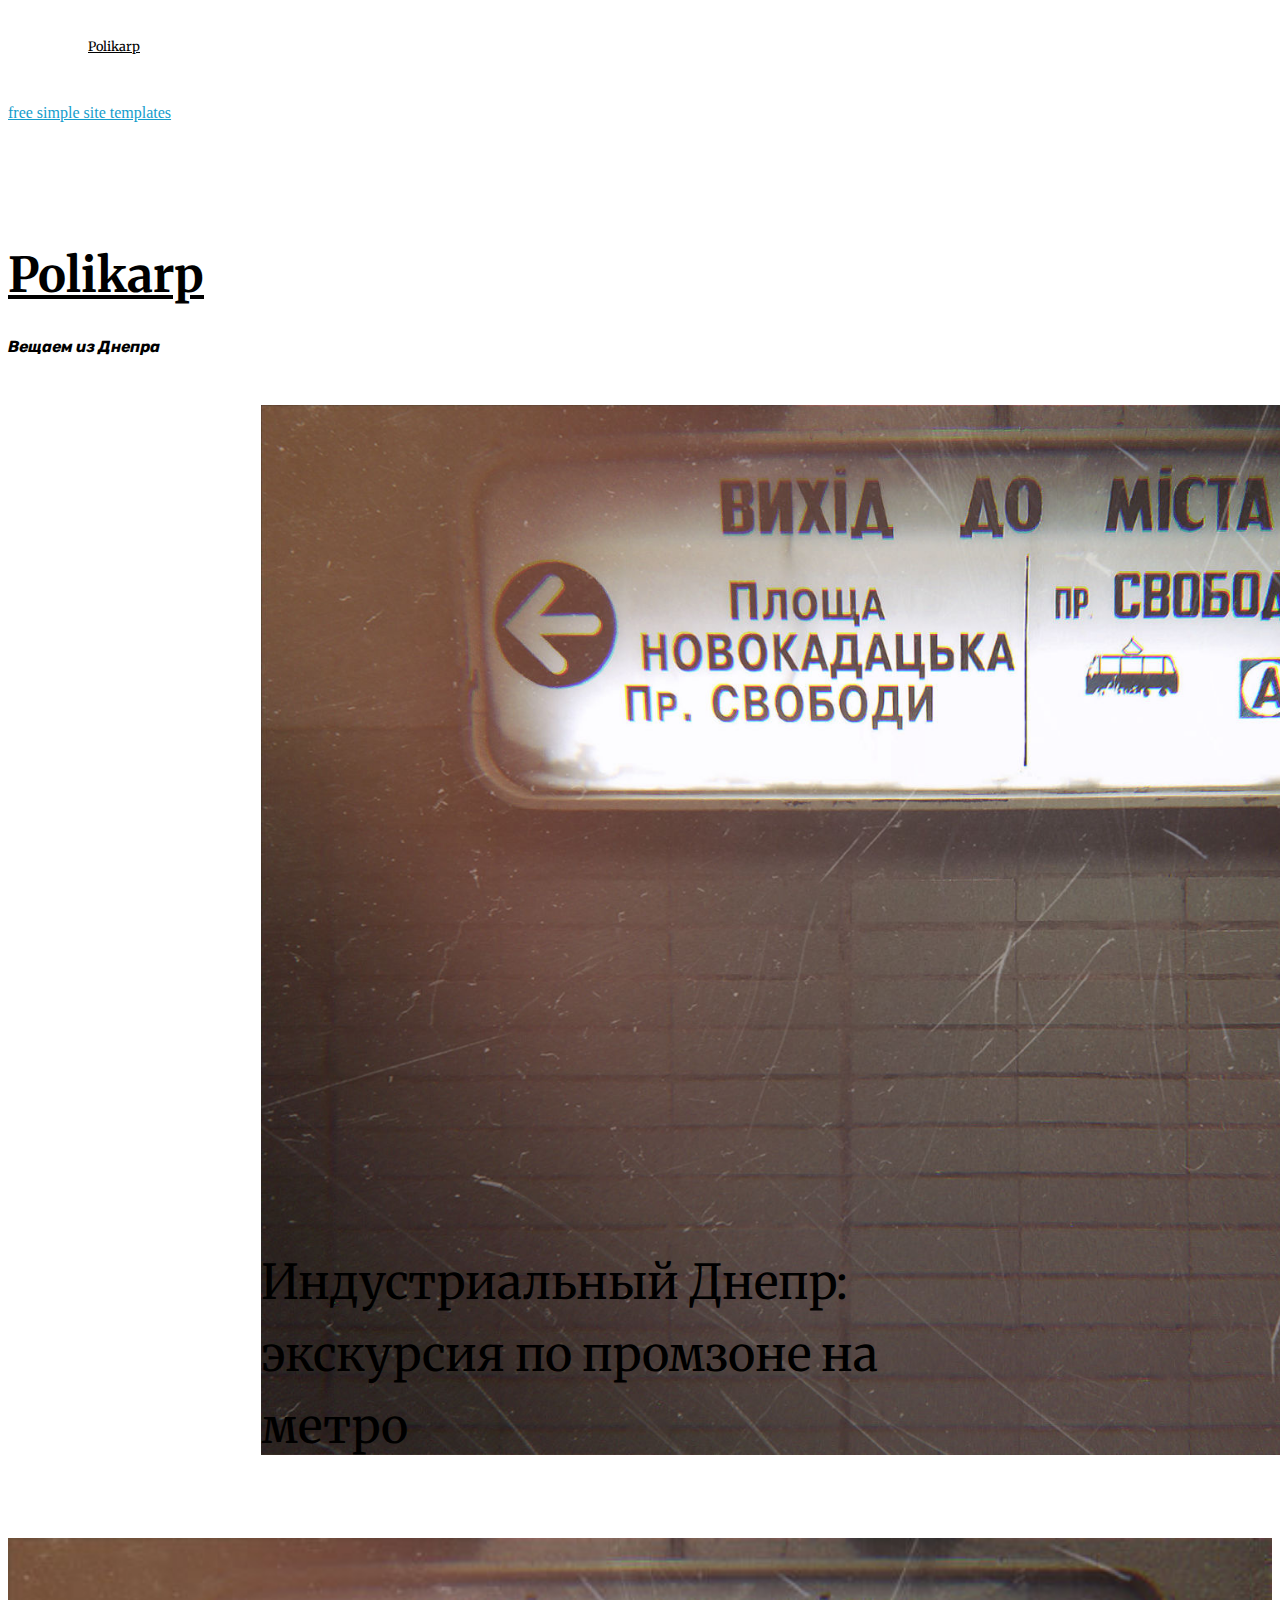
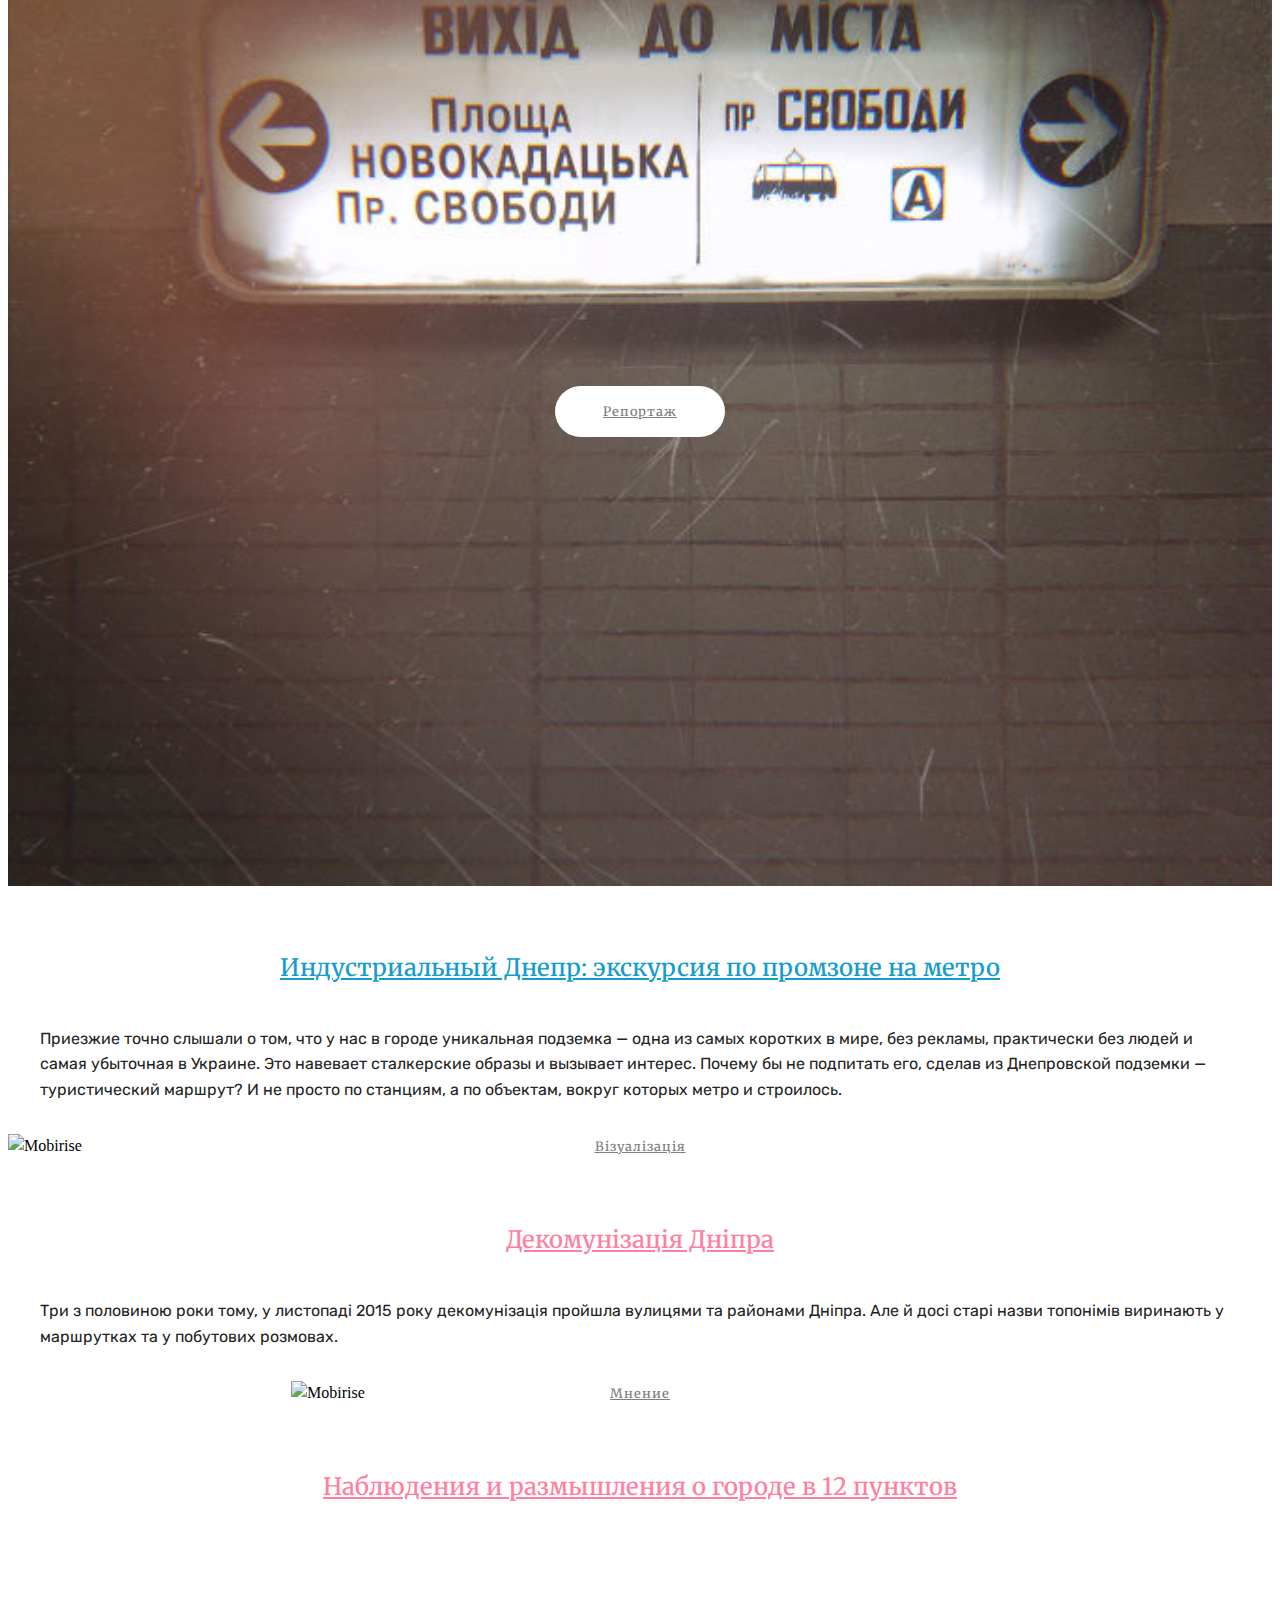
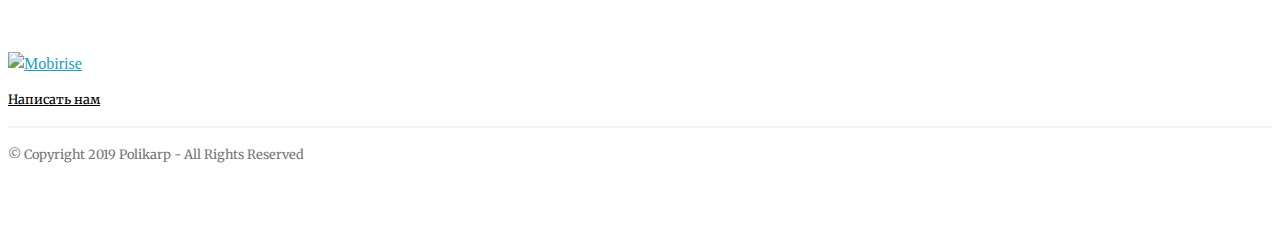
==== commit 8c312f2c: "ф" ====
--- a/index.html
+++ b/index.html
@@ -52,7 +52,7 @@
     </nav>
 </section>
 
-<section class="engine"><a href="https://mobirise.info/h">create your own web page</a></section><section class="header1 cid-rpxfsJzR4i" id="header16-6">
+<section class="engine"><a href="https://mobirise.info/n">free simple site templates</a></section><section class="header1 cid-rpxfsJzR4i" id="header16-6">
 
     
 
@@ -77,9 +77,9 @@
 
     <figure class="mbr-figure container">
         <div class="image-block" style="width: 64%;">
-            <a href="finishnaya-pryamaya-metrostroiteley.html"><img src="assets/images/kujicam-2019-05-04-00-48-11-developed-1688x1266.jpg" width="1400" alt="Mobirise" title=""></a>
+            <a href="ekskursiya-po-promzone-na-metro.html"><img src="assets/images/kujicam-2019-05-04-00-48-11-developed-1688x1266.jpg" width="1400" alt="Mobirise" title=""></a>
             <figcaption class="mbr-figure-caption mbr-figure-caption-over">
-                <div class="container pb-5 mbr-white align-center mbr-fonts-style display-1">Финишная прямая Метростроителей<br></div>
+                <div class="container pb-5 mbr-white align-center mbr-fonts-style display-1">Индустриальный Днепр: экскурсия по промзоне на метро</div>
             </figcaption>
         </div>
     </figure>
@@ -102,7 +102,7 @@
                         <img src="assets/images/kujicam-2019-05-04-00-48-11-developed-676x507.jpg" alt="Mobirise" title="">
                     </div>
                     <div class="card-box">
-                        <h4 class="card-title mbr-fonts-style display-2"><a href="finishnaya-pryamaya-metrostroiteley.html" class="text-secondary">Финишная прямая Метростроителей</a></h4>
+                        <h4 class="card-title mbr-fonts-style display-2"><a href="ekskursiya-po-promzone-na-metro.html">Индустриальный Днепр: экскурсия по промзоне на метро</a></h4>
                         <p class="mbr-text mbr-fonts-style align-left display-7">Приезжие точно слышали о том, что у нас в городе уникальная подземка — одна из самых коротких в мире, без рекламы, практически без людей и самая убыточная в Украине. Это навевает сталкерские образы и вызывает интерес. Почему бы не подпитать его, сделав из Днепровской подземки — туристический маршрут? И не просто по станциям, а по объектам, вокруг которых метро и строилось.
                         </p>
                     </div>
--- a/assets/mobirise/css/mbr-additional.css
+++ b/assets/mobirise/css/mbr-additional.css
@@ -1986,6 +1986,934 @@
     justify-content: center;
   }
 }
+.cid-roY6Wh469G {
+  padding-top: 75px;
+  padding-bottom: 15px;
+  background-color: #ffffff;
+}
+.cid-roY6Wh469G P {
+  color: #767676;
+}
+.cid-roY6Wh469G H1 {
+  color: #232323;
+}
+.cid-roY6Wh469G .mbr-text,
+.cid-roY6Wh469G .mbr-section-btn {
+  color: #232323;
+}
+.cid-roYEtsFnfm {
+  background: #ffffff;
+  padding-top: 0px;
+  padding-bottom: 0px;
+}
+.cid-roYEtsFnfm .image-block {
+  margin: auto;
+}
+.cid-roYEtsFnfm figcaption {
+  position: relative;
+}
+.cid-roYEtsFnfm figcaption div {
+  position: absolute;
+  bottom: 0;
+  width: 100%;
+}
+@media (max-width: 768px) {
+  .cid-roYEtsFnfm .image-block {
+    width: 100% !important;
+  }
+}
+.cid-roYEmYQ2UQ {
+  padding-top: 60px;
+  padding-bottom: 0px;
+  background-color: #ffffff;
+}
+.cid-roYEmYQ2UQ .mbr-text,
+.cid-roYEmYQ2UQ blockquote {
+  color: #767676;
+}
+.cid-roYEmYQ2UQ .mbr-text P {
+  color: #232323;
+}
+.cid-rprYLKlO0N {
+  padding-top: 60px;
+  padding-bottom: 0px;
+  background-color: #ffffff;
+}
+.cid-rprYLKlO0N .mbr-section-subtitle {
+  color: #767676;
+}
+.cid-rprYLKlO0N H2 {
+  text-align: center;
+}
+.cid-rpsjcImF5y {
+  background: #ffffff;
+  padding-top: 15px;
+  padding-bottom: 15px;
+}
+.cid-rpsjcImF5y .image-block {
+  margin: auto;
+}
+.cid-rpsjcImF5y figcaption {
+  position: relative;
+}
+.cid-rpsjcImF5y figcaption div {
+  position: absolute;
+  bottom: 0;
+  width: 100%;
+}
+@media (max-width: 768px) {
+  .cid-rpsjcImF5y .image-block {
+    width: 100% !important;
+  }
+}
+.cid-rprZXBRkSM {
+  padding-top: 30px;
+  padding-bottom: 0px;
+  background-color: #ffffff;
+}
+.cid-rprZXBRkSM .mbr-text,
+.cid-rprZXBRkSM blockquote {
+  color: #767676;
+}
+.cid-rprZXBRkSM .mbr-text P {
+  color: #232323;
+  text-align: left;
+}
+.cid-rpBDcXfHwN {
+  background: #ffffff;
+  padding-top: 0px;
+  padding-bottom: 0px;
+}
+.cid-rpBDcXfHwN .image-block {
+  margin: auto;
+}
+.cid-rpBDcXfHwN figcaption {
+  position: relative;
+}
+.cid-rpBDcXfHwN figcaption div {
+  position: absolute;
+  bottom: 0;
+  width: 100%;
+}
+@media (max-width: 768px) {
+  .cid-rpBDcXfHwN .image-block {
+    width: 100% !important;
+  }
+}
+.cid-rpBDcXfHwN DIV {
+  color: #232323;
+  text-align: right;
+}
+.cid-rpBDHciWmI {
+  padding-top: 0px;
+  padding-bottom: 0px;
+  background-color: #ffffff;
+}
+.cid-rpBDHciWmI .mbr-text,
+.cid-rpBDHciWmI blockquote {
+  color: #767676;
+}
+.cid-rpBDHciWmI .mbr-text P {
+  color: #232323;
+  text-align: center;
+}
+.cid-rprULIQhzm {
+  padding-top: 30px;
+  padding-bottom: 0px;
+  background-color: #ffffff;
+}
+.cid-rprULIQhzm .mbr-text,
+.cid-rprULIQhzm blockquote {
+  color: #767676;
+}
+.cid-rprULIQhzm .mbr-text P {
+  color: #232323;
+}
+.cid-rps1toiM4l {
+  padding-top: 60px;
+  padding-bottom: 0px;
+  background-color: #ffffff;
+}
+.cid-rps1toiM4l .mbr-section-subtitle {
+  color: #767676;
+}
+.cid-rps1toiM4l H2 {
+  text-align: center;
+}
+.cid-rpBUJtOCv5 {
+  background: #ffffff;
+  padding-top: 0px;
+  padding-bottom: 0px;
+}
+.cid-rpBUJtOCv5 .image-block {
+  margin: auto;
+}
+.cid-rpBUJtOCv5 figcaption {
+  position: relative;
+}
+.cid-rpBUJtOCv5 figcaption div {
+  position: absolute;
+  bottom: 0;
+  width: 100%;
+}
+@media (max-width: 768px) {
+  .cid-rpBUJtOCv5 .image-block {
+    width: 100% !important;
+  }
+}
+.cid-rpBWiORCmI {
+  padding-top: 0px;
+  padding-bottom: 0px;
+  background-color: #ffffff;
+}
+.cid-rpBWiORCmI .mbr-text,
+.cid-rpBWiORCmI blockquote {
+  color: #767676;
+}
+.cid-rpBWiORCmI .mbr-text P {
+  color: #232323;
+  text-align: center;
+}
+.cid-rps1b8iUC8 {
+  padding-top: 30px;
+  padding-bottom: 15px;
+  background-color: #ffffff;
+}
+.cid-rps1b8iUC8 .mbr-text,
+.cid-rps1b8iUC8 blockquote {
+  color: #767676;
+}
+.cid-rps1b8iUC8 .mbr-text P {
+  color: #232323;
+  text-align: left;
+}
+.cid-rpBVz3a55E {
+  background: #ffffff;
+  padding-top: 0px;
+  padding-bottom: 0px;
+}
+.cid-rpBVz3a55E .image-block {
+  margin: auto;
+}
+.cid-rpBVz3a55E figcaption {
+  position: relative;
+}
+.cid-rpBVz3a55E figcaption div {
+  position: absolute;
+  bottom: 0;
+  width: 100%;
+}
+@media (max-width: 768px) {
+  .cid-rpBVz3a55E .image-block {
+    width: 100% !important;
+  }
+}
+.cid-rpBVDkRBZ8 {
+  padding-top: 0px;
+  padding-bottom: 0px;
+  background-color: #ffffff;
+}
+.cid-rpBVDkRBZ8 .mbr-text,
+.cid-rpBVDkRBZ8 blockquote {
+  color: #767676;
+}
+.cid-rpBVDkRBZ8 .mbr-text P {
+  color: #232323;
+  text-align: center;
+}
+.cid-rps1LKlLoL {
+  padding-top: 30px;
+  padding-bottom: 0px;
+  background-color: #ffffff;
+}
+.cid-rps1LKlLoL .mbr-text,
+.cid-rps1LKlLoL blockquote {
+  color: #767676;
+}
+.cid-rps1LKlLoL .mbr-text P {
+  color: #232323;
+  text-align: left;
+}
+.cid-rps27njCMf {
+  padding-top: 60px;
+  padding-bottom: 0px;
+  background-color: #ffffff;
+}
+.cid-rps27njCMf .mbr-section-subtitle {
+  color: #767676;
+}
+.cid-rps27njCMf H2 {
+  text-align: center;
+}
+.cid-rpBW5o9o28 {
+  background: #ffffff;
+  padding-top: 0px;
+  padding-bottom: 0px;
+}
+.cid-rpBW5o9o28 .image-block {
+  margin: auto;
+}
+.cid-rpBW5o9o28 figcaption {
+  position: relative;
+}
+.cid-rpBW5o9o28 figcaption div {
+  position: absolute;
+  bottom: 0;
+  width: 100%;
+}
+@media (max-width: 768px) {
+  .cid-rpBW5o9o28 .image-block {
+    width: 100% !important;
+  }
+}
+.cid-rpBWEkvrf3 {
+  padding-top: 0px;
+  padding-bottom: 0px;
+  background-color: #ffffff;
+}
+.cid-rpBWEkvrf3 .mbr-text,
+.cid-rpBWEkvrf3 blockquote {
+  color: #767676;
+}
+.cid-rpBWEkvrf3 .mbr-text P {
+  color: #232323;
+  text-align: center;
+}
+.cid-rps29meFbd {
+  padding-top: 30px;
+  padding-bottom: 0px;
+  background-color: #ffffff;
+}
+.cid-rps29meFbd .mbr-text,
+.cid-rps29meFbd blockquote {
+  color: #767676;
+}
+.cid-rps29meFbd .mbr-text P {
+  color: #232323;
+  text-align: left;
+}
+.cid-rpsaXPkvpk {
+  padding-top: 30px;
+  padding-bottom: 90px;
+  background-color: #ffffff;
+}
+.cid-rpsaXPkvpk P {
+  color: #767676;
+}
+.cid-rpsaXPkvpk H1 {
+  text-align: center;
+}
+.cid-rpDgvqMePF {
+  padding-top: 45px;
+  padding-bottom: 45px;
+  background-color: #ffffff;
+}
+@media (max-width: 767px) {
+  .cid-rpDgvqMePF .media-wrap {
+    margin-bottom: 1rem;
+    text-align: center;
+  }
+}
+.cid-rpDgvqMePF .media-wrap .mbr-iconfont-logo {
+  font-size: 7rem;
+  color: #f36;
+}
+.cid-rpDgvqMePF .media-wrap img {
+  height: 6rem;
+}
+.cid-rpDgvqMePF .mbr-text {
+  color: #767676;
+}
+@media (max-width: 767px) {
+  .cid-rpDgvqMePF .footer-lower .copyright {
+    margin-bottom: 1rem;
+    text-align: center;
+  }
+}
+.cid-rpDgvqMePF .footer-lower hr {
+  margin: 1rem 0;
+  border-color: #000;
+  opacity: .05;
+}
+.cid-rpDgvqMePF .footer-lower .social-list {
+  padding-left: 0;
+  margin-bottom: 0;
+  list-style: none;
+  display: flex;
+  -webkit-flex-wrap: wrap;
+  flex-wrap: wrap;
+  -webkit-justify-content: flex-end;
+  justify-content: flex-end;
+}
+.cid-rpDgvqMePF .footer-lower .social-list .mbr-iconfont-social {
+  font-size: 1.3rem;
+  color: #232323;
+}
+.cid-rpDgvqMePF .footer-lower .social-list .soc-item {
+  margin: 0 .5rem;
+}
+.cid-rpDgvqMePF .footer-lower .social-list a {
+  margin: 0;
+  opacity: .5;
+  -webkit-transition: .2s linear;
+  transition: .2s linear;
+}
+.cid-rpDgvqMePF .footer-lower .social-list a:hover {
+  opacity: 1;
+}
+@media (max-width: 767px) {
+  .cid-rpDgvqMePF .footer-lower .social-list {
+    -webkit-justify-content: center;
+    justify-content: center;
+  }
+}
+.cid-rpCWC6Sem3 .navbar {
+  background: #ffffff;
+  transition: none;
+  min-height: 77px;
+  padding: .5rem 0;
+}
+.cid-rpCWC6Sem3 .navbar-dropdown.bg-color.transparent.opened {
+  background: #ffffff;
+}
+.cid-rpCWC6Sem3 a {
+  font-style: normal;
+}
+.cid-rpCWC6Sem3 .nav-item span {
+  padding-right: 0.4em;
+  line-height: 0.5em;
+  vertical-align: text-bottom;
+  position: relative;
+  text-decoration: none;
+}
+.cid-rpCWC6Sem3 .nav-item a {
+  display: -webkit-flex;
+  align-items: center;
+  justify-content: center;
+  padding: 0.7rem 0 !important;
+  margin: 0rem .65rem !important;
+  -webkit-align-items: center;
+  -webkit-justify-content: center;
+}
+.cid-rpCWC6Sem3 .nav-item:focus,
+.cid-rpCWC6Sem3 .nav-link:focus {
+  outline: none;
+}
+.cid-rpCWC6Sem3 .btn {
+  padding: 0.4rem 1.5rem;
+  display: -webkit-inline-flex;
+  align-items: center;
+  -webkit-align-items: center;
+}
+.cid-rpCWC6Sem3 .btn .mbr-iconfont {
+  font-size: 1.6rem;
+}
+.cid-rpCWC6Sem3 .menu-logo {
+  margin-right: auto;
+}
+.cid-rpCWC6Sem3 .menu-logo .navbar-brand {
+  display: flex;
+  margin-left: 5rem;
+  padding: 0;
+  transition: padding .2s;
+  min-height: 3.8rem;
+  -webkit-align-items: center;
+  align-items: center;
+}
+.cid-rpCWC6Sem3 .menu-logo .navbar-brand .navbar-caption-wrap {
+  display: flex;
+  -webkit-align-items: center;
+  align-items: center;
+  word-break: break-word;
+  min-width: 7rem;
+  margin: .3rem 0;
+}
+.cid-rpCWC6Sem3 .menu-logo .navbar-brand .navbar-caption-wrap .navbar-caption {
+  line-height: 1.2rem !important;
+  padding-right: 2rem;
+}
+.cid-rpCWC6Sem3 .menu-logo .navbar-brand .navbar-logo {
+  font-size: 4rem;
+  transition: font-size 0.25s;
+}
+.cid-rpCWC6Sem3 .menu-logo .navbar-brand .navbar-logo img {
+  display: flex;
+}
+.cid-rpCWC6Sem3 .menu-logo .navbar-brand .navbar-logo .mbr-iconfont {
+  transition: font-size 0.25s;
+}
+.cid-rpCWC6Sem3 .menu-logo .navbar-brand .navbar-logo a {
+  display: inline-flex;
+}
+.cid-rpCWC6Sem3 .navbar-toggleable-sm .navbar-collapse {
+  justify-content: flex-end;
+  -webkit-justify-content: flex-end;
+  padding-right: 5rem;
+  width: auto;
+}
+.cid-rpCWC6Sem3 .navbar-toggleable-sm .navbar-collapse .navbar-nav {
+  flex-wrap: wrap;
+  -webkit-flex-wrap: wrap;
+  padding-left: 0;
+}
+.cid-rpCWC6Sem3 .navbar-toggleable-sm .navbar-collapse .navbar-nav .nav-item {
+  -webkit-align-self: center;
+  align-self: center;
+}
+.cid-rpCWC6Sem3 .navbar-toggleable-sm .navbar-collapse .navbar-buttons {
+  padding-left: 0;
+  padding-bottom: 0;
+}
+.cid-rpCWC6Sem3 .dropdown .dropdown-menu {
+  background: #ffffff;
+  display: none;
+  position: absolute;
+  min-width: 5rem;
+  padding-top: 1.4rem;
+  padding-bottom: 1.4rem;
+  text-align: left;
+}
+.cid-rpCWC6Sem3 .dropdown .dropdown-menu .dropdown-item {
+  width: auto;
+  padding: 0.235em 1.5385em 0.235em 1.5385em !important;
+}
+.cid-rpCWC6Sem3 .dropdown .dropdown-menu .dropdown-item::after {
+  right: 0.5rem;
+}
+.cid-rpCWC6Sem3 .dropdown .dropdown-menu .dropdown-submenu {
+  margin: 0;
+}
+.cid-rpCWC6Sem3 .dropdown.open > .dropdown-menu {
+  display: block;
+}
+.cid-rpCWC6Sem3 .navbar-toggleable-sm.opened:after {
+  position: absolute;
+  width: 100vw;
+  height: 100vh;
+  content: '';
+  background-color: rgba(0, 0, 0, 0.1);
+  left: 0;
+  bottom: 0;
+  transform: translateY(100%);
+  -webkit-transform: translateY(100%);
+  z-index: 1000;
+}
+.cid-rpCWC6Sem3 .navbar.navbar-short {
+  min-height: 60px;
+  transition: all .2s;
+}
+.cid-rpCWC6Sem3 .navbar.navbar-short .navbar-toggler-right {
+  top: 20px;
+}
+.cid-rpCWC6Sem3 .navbar.navbar-short .navbar-logo a {
+  font-size: 2.5rem !important;
+  line-height: 2.5rem;
+  transition: font-size 0.25s;
+}
+.cid-rpCWC6Sem3 .navbar.navbar-short .navbar-logo a .mbr-iconfont {
+  font-size: 2.5rem !important;
+}
+.cid-rpCWC6Sem3 .navbar.navbar-short .navbar-logo a img {
+  height: 3rem !important;
+}
+.cid-rpCWC6Sem3 .navbar.navbar-short .navbar-brand {
+  min-height: 3rem;
+}
+.cid-rpCWC6Sem3 button.navbar-toggler {
+  width: 31px;
+  height: 18px;
+  cursor: pointer;
+  transition: all .2s;
+  top: 1.5rem;
+  right: 1rem;
+}
+.cid-rpCWC6Sem3 button.navbar-toggler:focus {
+  outline: none;
+}
+.cid-rpCWC6Sem3 button.navbar-toggler .hamburger span {
+  position: absolute;
+  right: 0;
+  width: 30px;
+  height: 2px;
+  border-right: 5px;
+  background-color: #333333;
+}
+.cid-rpCWC6Sem3 button.navbar-toggler .hamburger span:nth-child(1) {
+  top: 0;
+  transition: all .2s;
+}
+.cid-rpCWC6Sem3 button.navbar-toggler .hamburger span:nth-child(2) {
+  top: 8px;
+  transition: all .15s;
+}
+.cid-rpCWC6Sem3 button.navbar-toggler .hamburger span:nth-child(3) {
+  top: 8px;
+  transition: all .15s;
+}
+.cid-rpCWC6Sem3 button.navbar-toggler .hamburger span:nth-child(4) {
+  top: 16px;
+  transition: all .2s;
+}
+.cid-rpCWC6Sem3 nav.opened .hamburger span:nth-child(1) {
+  top: 8px;
+  width: 0;
+  opacity: 0;
+  right: 50%;
+  transition: all .2s;
+}
+.cid-rpCWC6Sem3 nav.opened .hamburger span:nth-child(2) {
+  -webkit-transform: rotate(45deg);
+  transform: rotate(45deg);
+  transition: all .25s;
+}
+.cid-rpCWC6Sem3 nav.opened .hamburger span:nth-child(3) {
+  -webkit-transform: rotate(-45deg);
+  transform: rotate(-45deg);
+  transition: all .25s;
+}
+.cid-rpCWC6Sem3 nav.opened .hamburger span:nth-child(4) {
+  top: 8px;
+  width: 0;
+  opacity: 0;
+  right: 50%;
+  transition: all .2s;
+}
+.cid-rpCWC6Sem3 .collapsed.navbar-expand {
+  flex-direction: column;
+  -webkit-flex-direction: column;
+}
+.cid-rpCWC6Sem3 .collapsed .btn {
+  display: -webkit-flex;
+}
+.cid-rpCWC6Sem3 .collapsed .navbar-collapse {
+  display: none !important;
+  padding-right: 0 !important;
+}
+.cid-rpCWC6Sem3 .collapsed .navbar-collapse.collapsing,
+.cid-rpCWC6Sem3 .collapsed .navbar-collapse.show {
+  display: block !important;
+}
+.cid-rpCWC6Sem3 .collapsed .navbar-collapse.collapsing .navbar-nav,
+.cid-rpCWC6Sem3 .collapsed .navbar-collapse.show .navbar-nav {
+  display: block;
+  text-align: center;
+}
+.cid-rpCWC6Sem3 .collapsed .navbar-collapse.collapsing .navbar-nav .nav-item,
+.cid-rpCWC6Sem3 .collapsed .navbar-collapse.show .navbar-nav .nav-item {
+  clear: both;
+}
+.cid-rpCWC6Sem3 .collapsed .navbar-collapse.collapsing .navbar-nav .nav-item:last-child,
+.cid-rpCWC6Sem3 .collapsed .navbar-collapse.show .navbar-nav .nav-item:last-child {
+  margin-bottom: 1rem;
+}
+.cid-rpCWC6Sem3 .collapsed .navbar-collapse.collapsing .navbar-buttons,
+.cid-rpCWC6Sem3 .collapsed .navbar-collapse.show .navbar-buttons {
+  text-align: center;
+}
+.cid-rpCWC6Sem3 .collapsed .navbar-collapse.collapsing .navbar-buttons:last-child,
+.cid-rpCWC6Sem3 .collapsed .navbar-collapse.show .navbar-buttons:last-child {
+  margin-bottom: 1rem;
+}
+.cid-rpCWC6Sem3 .collapsed button.navbar-toggler {
+  display: block;
+}
+.cid-rpCWC6Sem3 .collapsed .navbar-brand {
+  margin-left: 1rem !important;
+}
+.cid-rpCWC6Sem3 .collapsed .navbar-toggleable-sm {
+  flex-direction: column;
+  -webkit-flex-direction: column;
+}
+.cid-rpCWC6Sem3 .collapsed .dropdown .dropdown-menu {
+  width: 100%;
+  text-align: center;
+  position: relative;
+  opacity: 0;
+  display: block;
+  height: 0;
+  visibility: hidden;
+  padding: 0;
+  transition-duration: .5s;
+  transition-property: opacity,padding,height;
+}
+.cid-rpCWC6Sem3 .collapsed .dropdown.open > .dropdown-menu {
+  position: relative;
+  opacity: 1;
+  height: auto;
+  padding: 1.4rem 0;
+  visibility: visible;
+}
+.cid-rpCWC6Sem3 .collapsed .dropdown .dropdown-submenu {
+  left: 0;
+  text-align: center;
+  width: 100%;
+}
+.cid-rpCWC6Sem3 .collapsed .dropdown .dropdown-toggle[data-toggle="dropdown-submenu"]::after {
+  margin-top: 0;
+  position: inherit;
+  right: 0;
+  top: 50%;
+  display: inline-block;
+  width: 0;
+  height: 0;
+  margin-left: .3em;
+  vertical-align: middle;
+  content: "";
+  border-top: .30em solid;
+  border-right: .30em solid transparent;
+  border-left: .30em solid transparent;
+}
+@media (max-width: 991px) {
+  .cid-rpCWC6Sem3.navbar-expand {
+    flex-direction: column;
+    -webkit-flex-direction: column;
+  }
+  .cid-rpCWC6Sem3 img {
+    height: 3.8rem !important;
+  }
+  .cid-rpCWC6Sem3 .btn {
+    display: -webkit-flex;
+  }
+  .cid-rpCWC6Sem3 button.navbar-toggler {
+    display: block;
+  }
+  .cid-rpCWC6Sem3 .navbar-brand {
+    margin-left: 1rem !important;
+  }
+  .cid-rpCWC6Sem3 .navbar-toggleable-sm {
+    flex-direction: column;
+    -webkit-flex-direction: column;
+  }
+  .cid-rpCWC6Sem3 .navbar-collapse {
+    display: none !important;
+    padding-right: 0 !important;
+  }
+  .cid-rpCWC6Sem3 .navbar-collapse.collapsing,
+  .cid-rpCWC6Sem3 .navbar-collapse.show {
+    display: block !important;
+  }
+  .cid-rpCWC6Sem3 .navbar-collapse.collapsing .navbar-nav,
+  .cid-rpCWC6Sem3 .navbar-collapse.show .navbar-nav {
+    display: block;
+    text-align: center;
+  }
+  .cid-rpCWC6Sem3 .navbar-collapse.collapsing .navbar-nav .nav-item,
+  .cid-rpCWC6Sem3 .navbar-collapse.show .navbar-nav .nav-item {
+    clear: both;
+  }
+  .cid-rpCWC6Sem3 .navbar-collapse.collapsing .navbar-nav .nav-item:last-child,
+  .cid-rpCWC6Sem3 .navbar-collapse.show .navbar-nav .nav-item:last-child {
+    margin-bottom: 1rem;
+  }
+  .cid-rpCWC6Sem3 .navbar-collapse.collapsing .navbar-buttons,
+  .cid-rpCWC6Sem3 .navbar-collapse.show .navbar-buttons {
+    text-align: center;
+  }
+  .cid-rpCWC6Sem3 .navbar-collapse.collapsing .navbar-buttons:last-child,
+  .cid-rpCWC6Sem3 .navbar-collapse.show .navbar-buttons:last-child {
+    margin-bottom: 1rem;
+  }
+  .cid-rpCWC6Sem3 .dropdown .dropdown-menu {
+    width: 100%;
+    text-align: center;
+    position: relative;
+    opacity: 0;
+    display: block;
+    height: 0;
+    visibility: hidden;
+    padding: 0;
+    transition-duration: .5s;
+    transition-property: opacity,padding,height;
+  }
+  .cid-rpCWC6Sem3 .dropdown.open > .dropdown-menu {
+    position: relative;
+    opacity: 1;
+    height: auto;
+    padding: 1.4rem 0;
+    visibility: visible;
+  }
+  .cid-rpCWC6Sem3 .dropdown .dropdown-submenu {
+    left: 0;
+    text-align: center;
+    width: 100%;
+  }
+  .cid-rpCWC6Sem3 .dropdown .dropdown-toggle[data-toggle="dropdown-submenu"]::after {
+    margin-top: 0;
+    position: inherit;
+    right: 0;
+    top: 50%;
+    display: inline-block;
+    width: 0;
+    height: 0;
+    margin-left: .3em;
+    vertical-align: middle;
+    content: "";
+    border-top: .30em solid;
+    border-right: .30em solid transparent;
+    border-left: .30em solid transparent;
+  }
+}
+@media (min-width: 767px) {
+  .cid-rpCWC6Sem3 .menu-logo {
+    flex-shrink: 0;
+    -webkit-flex-shrink: 0;
+  }
+}
+.cid-rpCWC6Sem3 .navbar-collapse {
+  flex-basis: auto;
+  -webkit-flex-basis: auto;
+}
+.cid-rpCWC6Sem3 .nav-link:hover,
+.cid-rpCWC6Sem3 .dropdown-item:hover {
+  color: #767676 !important;
+}
+.cid-rpCWH82AWK {
+  padding-top: 75px;
+  padding-bottom: 15px;
+  background-color: #ffffff;
+}
+.cid-rpCWH82AWK P {
+  color: #767676;
+}
+.cid-rpCWH82AWK H1 {
+  color: #232323;
+}
+.cid-rpCWH82AWK .mbr-text,
+.cid-rpCWH82AWK .mbr-section-btn {
+  color: #232323;
+}
+.cid-rpD1A6WM68 {
+  background: #ffffff;
+  padding-top: 0px;
+  padding-bottom: 0px;
+}
+.cid-rpD1A6WM68 .image-block {
+  margin: auto;
+}
+.cid-rpD1A6WM68 figcaption {
+  position: relative;
+}
+.cid-rpD1A6WM68 figcaption div {
+  position: absolute;
+  bottom: 0;
+  width: 100%;
+}
+@media (max-width: 768px) {
+  .cid-rpD1A6WM68 .image-block {
+    width: 100% !important;
+  }
+}
+.cid-rpCWUFwiXi {
+  padding-top: 60px;
+  padding-bottom: 60px;
+  background-color: #ffffff;
+}
+.cid-rpCWUFwiXi .counter-container {
+  color: #767676;
+}
+.cid-rpCWUFwiXi .counter-container ol {
+  margin-bottom: 0;
+  counter-reset: myCounter;
+}
+.cid-rpCWUFwiXi .counter-container ol li {
+  margin-bottom: 1rem;
+}
+.cid-rpCWUFwiXi .counter-container ol li {
+  list-style: none;
+  padding-left: .5rem;
+}
+.cid-rpCWUFwiXi .counter-container ol li:before {
+  position: absolute;
+  left: 0px;
+  margin-top: -10px;
+  counter-increment: myCounter;
+  content: counter(myCounter);
+  display: inline-block;
+  text-align: center;
+  margin: 5px 10px;
+  line-height: 40px;
+  transition: all .2s;
+  color: #ffffff;
+  background: #ff7f9f;
+  width: 40px;
+  height: 40px;
+  border-radius: 50%;
+}
+.cid-rpD3fi4CXo {
+  padding-top: 30px;
+  padding-bottom: 90px;
+  background-color: #ffffff;
+}
+.cid-rpD3fi4CXo P {
+  color: #767676;
+}
+.cid-rpD3fi4CXo H1 {
+  text-align: center;
+}
+.cid-rpDgxKKjpr {
+  padding-top: 45px;
+  padding-bottom: 45px;
+  background-color: #ffffff;
+}
+@media (max-width: 767px) {
+  .cid-rpDgxKKjpr .media-wrap {
+    margin-bottom: 1rem;
+    text-align: center;
+  }
+}
+.cid-rpDgxKKjpr .media-wrap .mbr-iconfont-logo {
+  font-size: 7rem;
+  color: #f36;
+}
+.cid-rpDgxKKjpr .media-wrap img {
+  height: 6rem;
+}
+.cid-rpDgxKKjpr .mbr-text {
+  color: #767676;
+}
+@media (max-width: 767px) {
+  .cid-rpDgxKKjpr .footer-lower .copyright {
+    margin-bottom: 1rem;
+    text-align: center;
+  }
+}
+.cid-rpDgxKKjpr .footer-lower hr {
+  margin: 1rem 0;
+  border-color: #000;
+  opacity: .05;
+}
+.cid-rpDgxKKjpr .footer-lower .social-list {
+  padding-left: 0;
+  margin-bottom: 0;
+  list-style: none;
+  display: flex;
+  -webkit-flex-wrap: wrap;
+  flex-wrap: wrap;
+  -webkit-justify-content: flex-end;
+  justify-content: flex-end;
+}
+.cid-rpDgxKKjpr .footer-lower .social-list .mbr-iconfont-social {
+  font-size: 1.3rem;
+  color: #232323;
+}
+.cid-rpDgxKKjpr .footer-lower .social-list .soc-item {
+  margin: 0 .5rem;
+}
+.cid-rpDgxKKjpr .footer-lower .social-list a {
+  margin: 0;
+  opacity: .5;
+  -webkit-transition: .2s linear;
+  transition: .2s linear;
+}
+.cid-rpDgxKKjpr .footer-lower .social-list a:hover {
+  opacity: 1;
+}
+@media (max-width: 767px) {
+  .cid-rpDgxKKjpr .footer-lower .social-list {
+    -webkit-justify-content: center;
+    justify-content: center;
+  }
+}
 .cid-rpCQbJGgac .navbar {
   background: #ffffff;
   transition: none;
@@ -4100,931 +5028,3 @@
     justify-content: center;
   }
 }
-.cid-roY6Wh469G {
-  padding-top: 75px;
-  padding-bottom: 15px;
-  background-color: #ffffff;
-}
-.cid-roY6Wh469G P {
-  color: #767676;
-}
-.cid-roY6Wh469G H1 {
-  color: #232323;
-}
-.cid-roY6Wh469G .mbr-text,
-.cid-roY6Wh469G .mbr-section-btn {
-  color: #232323;
-}
-.cid-roYEtsFnfm {
-  background: #ffffff;
-  padding-top: 0px;
-  padding-bottom: 0px;
-}
-.cid-roYEtsFnfm .image-block {
-  margin: auto;
-}
-.cid-roYEtsFnfm figcaption {
-  position: relative;
-}
-.cid-roYEtsFnfm figcaption div {
-  position: absolute;
-  bottom: 0;
-  width: 100%;
-}
-@media (max-width: 768px) {
-  .cid-roYEtsFnfm .image-block {
-    width: 100% !important;
-  }
-}
-.cid-roYEmYQ2UQ {
-  padding-top: 60px;
-  padding-bottom: 0px;
-  background-color: #ffffff;
-}
-.cid-roYEmYQ2UQ .mbr-text,
-.cid-roYEmYQ2UQ blockquote {
-  color: #767676;
-}
-.cid-roYEmYQ2UQ .mbr-text P {
-  color: #232323;
-}
-.cid-rprYLKlO0N {
-  padding-top: 60px;
-  padding-bottom: 0px;
-  background-color: #ffffff;
-}
-.cid-rprYLKlO0N .mbr-section-subtitle {
-  color: #767676;
-}
-.cid-rprYLKlO0N H2 {
-  text-align: center;
-}
-.cid-rpsjcImF5y {
-  background: #ffffff;
-  padding-top: 15px;
-  padding-bottom: 15px;
-}
-.cid-rpsjcImF5y .image-block {
-  margin: auto;
-}
-.cid-rpsjcImF5y figcaption {
-  position: relative;
-}
-.cid-rpsjcImF5y figcaption div {
-  position: absolute;
-  bottom: 0;
-  width: 100%;
-}
-@media (max-width: 768px) {
-  .cid-rpsjcImF5y .image-block {
-    width: 100% !important;
-  }
-}
-.cid-rprZXBRkSM {
-  padding-top: 30px;
-  padding-bottom: 0px;
-  background-color: #ffffff;
-}
-.cid-rprZXBRkSM .mbr-text,
-.cid-rprZXBRkSM blockquote {
-  color: #767676;
-}
-.cid-rprZXBRkSM .mbr-text P {
-  color: #232323;
-  text-align: left;
-}
-.cid-rpBDcXfHwN {
-  background: #ffffff;
-  padding-top: 0px;
-  padding-bottom: 0px;
-}
-.cid-rpBDcXfHwN .image-block {
-  margin: auto;
-}
-.cid-rpBDcXfHwN figcaption {
-  position: relative;
-}
-.cid-rpBDcXfHwN figcaption div {
-  position: absolute;
-  bottom: 0;
-  width: 100%;
-}
-@media (max-width: 768px) {
-  .cid-rpBDcXfHwN .image-block {
-    width: 100% !important;
-  }
-}
-.cid-rpBDcXfHwN DIV {
-  color: #232323;
-  text-align: right;
-}
-.cid-rpBDHciWmI {
-  padding-top: 0px;
-  padding-bottom: 0px;
-  background-color: #ffffff;
-}
-.cid-rpBDHciWmI .mbr-text,
-.cid-rpBDHciWmI blockquote {
-  color: #767676;
-}
-.cid-rpBDHciWmI .mbr-text P {
-  color: #232323;
-  text-align: center;
-}
-.cid-rprULIQhzm {
-  padding-top: 30px;
-  padding-bottom: 0px;
-  background-color: #ffffff;
-}
-.cid-rprULIQhzm .mbr-text,
-.cid-rprULIQhzm blockquote {
-  color: #767676;
-}
-.cid-rprULIQhzm .mbr-text P {
-  color: #232323;
-}
-.cid-rps1toiM4l {
-  padding-top: 60px;
-  padding-bottom: 0px;
-  background-color: #ffffff;
-}
-.cid-rps1toiM4l .mbr-section-subtitle {
-  color: #767676;
-}
-.cid-rps1toiM4l H2 {
-  text-align: center;
-}
-.cid-rpBUJtOCv5 {
-  background: #ffffff;
-  padding-top: 0px;
-  padding-bottom: 0px;
-}
-.cid-rpBUJtOCv5 .image-block {
-  margin: auto;
-}
-.cid-rpBUJtOCv5 figcaption {
-  position: relative;
-}
-.cid-rpBUJtOCv5 figcaption div {
-  position: absolute;
-  bottom: 0;
-  width: 100%;
-}
-@media (max-width: 768px) {
-  .cid-rpBUJtOCv5 .image-block {
-    width: 100% !important;
-  }
-}
-.cid-rpBWiORCmI {
-  padding-top: 0px;
-  padding-bottom: 0px;
-  background-color: #ffffff;
-}
-.cid-rpBWiORCmI .mbr-text,
-.cid-rpBWiORCmI blockquote {
-  color: #767676;
-}
-.cid-rpBWiORCmI .mbr-text P {
-  color: #232323;
-  text-align: center;
-}
-.cid-rps1b8iUC8 {
-  padding-top: 30px;
-  padding-bottom: 15px;
-  background-color: #ffffff;
-}
-.cid-rps1b8iUC8 .mbr-text,
-.cid-rps1b8iUC8 blockquote {
-  color: #767676;
-}
-.cid-rps1b8iUC8 .mbr-text P {
-  color: #232323;
-  text-align: left;
-}
-.cid-rpBVz3a55E {
-  background: #ffffff;
-  padding-top: 0px;
-  padding-bottom: 0px;
-}
-.cid-rpBVz3a55E .image-block {
-  margin: auto;
-}
-.cid-rpBVz3a55E figcaption {
-  position: relative;
-}
-.cid-rpBVz3a55E figcaption div {
-  position: absolute;
-  bottom: 0;
-  width: 100%;
-}
-@media (max-width: 768px) {
-  .cid-rpBVz3a55E .image-block {
-    width: 100% !important;
-  }
-}
-.cid-rpBVDkRBZ8 {
-  padding-top: 0px;
-  padding-bottom: 0px;
-  background-color: #ffffff;
-}
-.cid-rpBVDkRBZ8 .mbr-text,
-.cid-rpBVDkRBZ8 blockquote {
-  color: #767676;
-}
-.cid-rpBVDkRBZ8 .mbr-text P {
-  color: #232323;
-  text-align: center;
-}
-.cid-rps1LKlLoL {
-  padding-top: 30px;
-  padding-bottom: 0px;
-  background-color: #ffffff;
-}
-.cid-rps1LKlLoL .mbr-text,
-.cid-rps1LKlLoL blockquote {
-  color: #767676;
-}
-.cid-rps1LKlLoL .mbr-text P {
-  color: #232323;
-  text-align: left;
-}
-.cid-rps27njCMf {
-  padding-top: 60px;
-  padding-bottom: 0px;
-  background-color: #ffffff;
-}
-.cid-rps27njCMf .mbr-section-subtitle {
-  color: #767676;
-}
-.cid-rps27njCMf H2 {
-  text-align: center;
-}
-.cid-rpBW5o9o28 {
-  background: #ffffff;
-  padding-top: 0px;
-  padding-bottom: 0px;
-}
-.cid-rpBW5o9o28 .image-block {
-  margin: auto;
-}
-.cid-rpBW5o9o28 figcaption {
-  position: relative;
-}
-.cid-rpBW5o9o28 figcaption div {
-  position: absolute;
-  bottom: 0;
-  width: 100%;
-}
-@media (max-width: 768px) {
-  .cid-rpBW5o9o28 .image-block {
-    width: 100% !important;
-  }
-}
-.cid-rpBWEkvrf3 {
-  padding-top: 0px;
-  padding-bottom: 0px;
-  background-color: #ffffff;
-}
-.cid-rpBWEkvrf3 .mbr-text,
-.cid-rpBWEkvrf3 blockquote {
-  color: #767676;
-}
-.cid-rpBWEkvrf3 .mbr-text P {
-  color: #232323;
-  text-align: center;
-}
-.cid-rps29meFbd {
-  padding-top: 30px;
-  padding-bottom: 0px;
-  background-color: #ffffff;
-}
-.cid-rps29meFbd .mbr-text,
-.cid-rps29meFbd blockquote {
-  color: #767676;
-}
-.cid-rps29meFbd .mbr-text P {
-  color: #232323;
-  text-align: left;
-}
-.cid-rpsaXPkvpk {
-  padding-top: 30px;
-  padding-bottom: 90px;
-  background-color: #ffffff;
-}
-.cid-rpsaXPkvpk P {
-  color: #767676;
-}
-.cid-rpsaXPkvpk H1 {
-  text-align: center;
-}
-.cid-rpDgvqMePF {
-  padding-top: 45px;
-  padding-bottom: 45px;
-  background-color: #ffffff;
-}
-@media (max-width: 767px) {
-  .cid-rpDgvqMePF .media-wrap {
-    margin-bottom: 1rem;
-    text-align: center;
-  }
-}
-.cid-rpDgvqMePF .media-wrap .mbr-iconfont-logo {
-  font-size: 7rem;
-  color: #f36;
-}
-.cid-rpDgvqMePF .media-wrap img {
-  height: 6rem;
-}
-.cid-rpDgvqMePF .mbr-text {
-  color: #767676;
-}
-@media (max-width: 767px) {
-  .cid-rpDgvqMePF .footer-lower .copyright {
-    margin-bottom: 1rem;
-    text-align: center;
-  }
-}
-.cid-rpDgvqMePF .footer-lower hr {
-  margin: 1rem 0;
-  border-color: #000;
-  opacity: .05;
-}
-.cid-rpDgvqMePF .footer-lower .social-list {
-  padding-left: 0;
-  margin-bottom: 0;
-  list-style: none;
-  display: flex;
-  -webkit-flex-wrap: wrap;
-  flex-wrap: wrap;
-  -webkit-justify-content: flex-end;
-  justify-content: flex-end;
-}
-.cid-rpDgvqMePF .footer-lower .social-list .mbr-iconfont-social {
-  font-size: 1.3rem;
-  color: #232323;
-}
-.cid-rpDgvqMePF .footer-lower .social-list .soc-item {
-  margin: 0 .5rem;
-}
-.cid-rpDgvqMePF .footer-lower .social-list a {
-  margin: 0;
-  opacity: .5;
-  -webkit-transition: .2s linear;
-  transition: .2s linear;
-}
-.cid-rpDgvqMePF .footer-lower .social-list a:hover {
-  opacity: 1;
-}
-@media (max-width: 767px) {
-  .cid-rpDgvqMePF .footer-lower .social-list {
-    -webkit-justify-content: center;
-    justify-content: center;
-  }
-}
-.cid-rpCWC6Sem3 .navbar {
-  background: #ffffff;
-  transition: none;
-  min-height: 77px;
-  padding: .5rem 0;
-}
-.cid-rpCWC6Sem3 .navbar-dropdown.bg-color.transparent.opened {
-  background: #ffffff;
-}
-.cid-rpCWC6Sem3 a {
-  font-style: normal;
-}
-.cid-rpCWC6Sem3 .nav-item span {
-  padding-right: 0.4em;
-  line-height: 0.5em;
-  vertical-align: text-bottom;
-  position: relative;
-  text-decoration: none;
-}
-.cid-rpCWC6Sem3 .nav-item a {
-  display: -webkit-flex;
-  align-items: center;
-  justify-content: center;
-  padding: 0.7rem 0 !important;
-  margin: 0rem .65rem !important;
-  -webkit-align-items: center;
-  -webkit-justify-content: center;
-}
-.cid-rpCWC6Sem3 .nav-item:focus,
-.cid-rpCWC6Sem3 .nav-link:focus {
-  outline: none;
-}
-.cid-rpCWC6Sem3 .btn {
-  padding: 0.4rem 1.5rem;
-  display: -webkit-inline-flex;
-  align-items: center;
-  -webkit-align-items: center;
-}
-.cid-rpCWC6Sem3 .btn .mbr-iconfont {
-  font-size: 1.6rem;
-}
-.cid-rpCWC6Sem3 .menu-logo {
-  margin-right: auto;
-}
-.cid-rpCWC6Sem3 .menu-logo .navbar-brand {
-  display: flex;
-  margin-left: 5rem;
-  padding: 0;
-  transition: padding .2s;
-  min-height: 3.8rem;
-  -webkit-align-items: center;
-  align-items: center;
-}
-.cid-rpCWC6Sem3 .menu-logo .navbar-brand .navbar-caption-wrap {
-  display: flex;
-  -webkit-align-items: center;
-  align-items: center;
-  word-break: break-word;
-  min-width: 7rem;
-  margin: .3rem 0;
-}
-.cid-rpCWC6Sem3 .menu-logo .navbar-brand .navbar-caption-wrap .navbar-caption {
-  line-height: 1.2rem !important;
-  padding-right: 2rem;
-}
-.cid-rpCWC6Sem3 .menu-logo .navbar-brand .navbar-logo {
-  font-size: 4rem;
-  transition: font-size 0.25s;
-}
-.cid-rpCWC6Sem3 .menu-logo .navbar-brand .navbar-logo img {
-  display: flex;
-}
-.cid-rpCWC6Sem3 .menu-logo .navbar-brand .navbar-logo .mbr-iconfont {
-  transition: font-size 0.25s;
-}
-.cid-rpCWC6Sem3 .menu-logo .navbar-brand .navbar-logo a {
-  display: inline-flex;
-}
-.cid-rpCWC6Sem3 .navbar-toggleable-sm .navbar-collapse {
-  justify-content: flex-end;
-  -webkit-justify-content: flex-end;
-  padding-right: 5rem;
-  width: auto;
-}
-.cid-rpCWC6Sem3 .navbar-toggleable-sm .navbar-collapse .navbar-nav {
-  flex-wrap: wrap;
-  -webkit-flex-wrap: wrap;
-  padding-left: 0;
-}
-.cid-rpCWC6Sem3 .navbar-toggleable-sm .navbar-collapse .navbar-nav .nav-item {
-  -webkit-align-self: center;
-  align-self: center;
-}
-.cid-rpCWC6Sem3 .navbar-toggleable-sm .navbar-collapse .navbar-buttons {
-  padding-left: 0;
-  padding-bottom: 0;
-}
-.cid-rpCWC6Sem3 .dropdown .dropdown-menu {
-  background: #ffffff;
-  display: none;
-  position: absolute;
-  min-width: 5rem;
-  padding-top: 1.4rem;
-  padding-bottom: 1.4rem;
-  text-align: left;
-}
-.cid-rpCWC6Sem3 .dropdown .dropdown-menu .dropdown-item {
-  width: auto;
-  padding: 0.235em 1.5385em 0.235em 1.5385em !important;
-}
-.cid-rpCWC6Sem3 .dropdown .dropdown-menu .dropdown-item::after {
-  right: 0.5rem;
-}
-.cid-rpCWC6Sem3 .dropdown .dropdown-menu .dropdown-submenu {
-  margin: 0;
-}
-.cid-rpCWC6Sem3 .dropdown.open > .dropdown-menu {
-  display: block;
-}
-.cid-rpCWC6Sem3 .navbar-toggleable-sm.opened:after {
-  position: absolute;
-  width: 100vw;
-  height: 100vh;
-  content: '';
-  background-color: rgba(0, 0, 0, 0.1);
-  left: 0;
-  bottom: 0;
-  transform: translateY(100%);
-  -webkit-transform: translateY(100%);
-  z-index: 1000;
-}
-.cid-rpCWC6Sem3 .navbar.navbar-short {
-  min-height: 60px;
-  transition: all .2s;
-}
-.cid-rpCWC6Sem3 .navbar.navbar-short .navbar-toggler-right {
-  top: 20px;
-}
-.cid-rpCWC6Sem3 .navbar.navbar-short .navbar-logo a {
-  font-size: 2.5rem !important;
-  line-height: 2.5rem;
-  transition: font-size 0.25s;
-}
-.cid-rpCWC6Sem3 .navbar.navbar-short .navbar-logo a .mbr-iconfont {
-  font-size: 2.5rem !important;
-}
-.cid-rpCWC6Sem3 .navbar.navbar-short .navbar-logo a img {
-  height: 3rem !important;
-}
-.cid-rpCWC6Sem3 .navbar.navbar-short .navbar-brand {
-  min-height: 3rem;
-}
-.cid-rpCWC6Sem3 button.navbar-toggler {
-  width: 31px;
-  height: 18px;
-  cursor: pointer;
-  transition: all .2s;
-  top: 1.5rem;
-  right: 1rem;
-}
-.cid-rpCWC6Sem3 button.navbar-toggler:focus {
-  outline: none;
-}
-.cid-rpCWC6Sem3 button.navbar-toggler .hamburger span {
-  position: absolute;
-  right: 0;
-  width: 30px;
-  height: 2px;
-  border-right: 5px;
-  background-color: #333333;
-}
-.cid-rpCWC6Sem3 button.navbar-toggler .hamburger span:nth-child(1) {
-  top: 0;
-  transition: all .2s;
-}
-.cid-rpCWC6Sem3 button.navbar-toggler .hamburger span:nth-child(2) {
-  top: 8px;
-  transition: all .15s;
-}
-.cid-rpCWC6Sem3 button.navbar-toggler .hamburger span:nth-child(3) {
-  top: 8px;
-  transition: all .15s;
-}
-.cid-rpCWC6Sem3 button.navbar-toggler .hamburger span:nth-child(4) {
-  top: 16px;
-  transition: all .2s;
-}
-.cid-rpCWC6Sem3 nav.opened .hamburger span:nth-child(1) {
-  top: 8px;
-  width: 0;
-  opacity: 0;
-  right: 50%;
-  transition: all .2s;
-}
-.cid-rpCWC6Sem3 nav.opened .hamburger span:nth-child(2) {
-  -webkit-transform: rotate(45deg);
-  transform: rotate(45deg);
-  transition: all .25s;
-}
-.cid-rpCWC6Sem3 nav.opened .hamburger span:nth-child(3) {
-  -webkit-transform: rotate(-45deg);
-  transform: rotate(-45deg);
-  transition: all .25s;
-}
-.cid-rpCWC6Sem3 nav.opened .hamburger span:nth-child(4) {
-  top: 8px;
-  width: 0;
-  opacity: 0;
-  right: 50%;
-  transition: all .2s;
-}
-.cid-rpCWC6Sem3 .collapsed.navbar-expand {
-  flex-direction: column;
-  -webkit-flex-direction: column;
-}
-.cid-rpCWC6Sem3 .collapsed .btn {
-  display: -webkit-flex;
-}
-.cid-rpCWC6Sem3 .collapsed .navbar-collapse {
-  display: none !important;
-  padding-right: 0 !important;
-}
-.cid-rpCWC6Sem3 .collapsed .navbar-collapse.collapsing,
-.cid-rpCWC6Sem3 .collapsed .navbar-collapse.show {
-  display: block !important;
-}
-.cid-rpCWC6Sem3 .collapsed .navbar-collapse.collapsing .navbar-nav,
-.cid-rpCWC6Sem3 .collapsed .navbar-collapse.show .navbar-nav {
-  display: block;
-  text-align: center;
-}
-.cid-rpCWC6Sem3 .collapsed .navbar-collapse.collapsing .navbar-nav .nav-item,
-.cid-rpCWC6Sem3 .collapsed .navbar-collapse.show .navbar-nav .nav-item {
-  clear: both;
-}
-.cid-rpCWC6Sem3 .collapsed .navbar-collapse.collapsing .navbar-nav .nav-item:last-child,
-.cid-rpCWC6Sem3 .collapsed .navbar-collapse.show .navbar-nav .nav-item:last-child {
-  margin-bottom: 1rem;
-}
-.cid-rpCWC6Sem3 .collapsed .navbar-collapse.collapsing .navbar-buttons,
-.cid-rpCWC6Sem3 .collapsed .navbar-collapse.show .navbar-buttons {
-  text-align: center;
-}
-.cid-rpCWC6Sem3 .collapsed .navbar-collapse.collapsing .navbar-buttons:last-child,
-.cid-rpCWC6Sem3 .collapsed .navbar-collapse.show .navbar-buttons:last-child {
-  margin-bottom: 1rem;
-}
-.cid-rpCWC6Sem3 .collapsed button.navbar-toggler {
-  display: block;
-}
-.cid-rpCWC6Sem3 .collapsed .navbar-brand {
-  margin-left: 1rem !important;
-}
-.cid-rpCWC6Sem3 .collapsed .navbar-toggleable-sm {
-  flex-direction: column;
-  -webkit-flex-direction: column;
-}
-.cid-rpCWC6Sem3 .collapsed .dropdown .dropdown-menu {
-  width: 100%;
-  text-align: center;
-  position: relative;
-  opacity: 0;
-  display: block;
-  height: 0;
-  visibility: hidden;
-  padding: 0;
-  transition-duration: .5s;
-  transition-property: opacity,padding,height;
-}
-.cid-rpCWC6Sem3 .collapsed .dropdown.open > .dropdown-menu {
-  position: relative;
-  opacity: 1;
-  height: auto;
-  padding: 1.4rem 0;
-  visibility: visible;
-}
-.cid-rpCWC6Sem3 .collapsed .dropdown .dropdown-submenu {
-  left: 0;
-  text-align: center;
-  width: 100%;
-}
-.cid-rpCWC6Sem3 .collapsed .dropdown .dropdown-toggle[data-toggle="dropdown-submenu"]::after {
-  margin-top: 0;
-  position: inherit;
-  right: 0;
-  top: 50%;
-  display: inline-block;
-  width: 0;
-  height: 0;
-  margin-left: .3em;
-  vertical-align: middle;
-  content: "";
-  border-top: .30em solid;
-  border-right: .30em solid transparent;
-  border-left: .30em solid transparent;
-}
-@media (max-width: 991px) {
-  .cid-rpCWC6Sem3.navbar-expand {
-    flex-direction: column;
-    -webkit-flex-direction: column;
-  }
-  .cid-rpCWC6Sem3 img {
-    height: 3.8rem !important;
-  }
-  .cid-rpCWC6Sem3 .btn {
-    display: -webkit-flex;
-  }
-  .cid-rpCWC6Sem3 button.navbar-toggler {
-    display: block;
-  }
-  .cid-rpCWC6Sem3 .navbar-brand {
-    margin-left: 1rem !important;
-  }
-  .cid-rpCWC6Sem3 .navbar-toggleable-sm {
-    flex-direction: column;
-    -webkit-flex-direction: column;
-  }
-  .cid-rpCWC6Sem3 .navbar-collapse {
-    display: none !important;
-    padding-right: 0 !important;
-  }
-  .cid-rpCWC6Sem3 .navbar-collapse.collapsing,
-  .cid-rpCWC6Sem3 .navbar-collapse.show {
-    display: block !important;
-  }
-  .cid-rpCWC6Sem3 .navbar-collapse.collapsing .navbar-nav,
-  .cid-rpCWC6Sem3 .navbar-collapse.show .navbar-nav {
-    display: block;
-    text-align: center;
-  }
-  .cid-rpCWC6Sem3 .navbar-collapse.collapsing .navbar-nav .nav-item,
-  .cid-rpCWC6Sem3 .navbar-collapse.show .navbar-nav .nav-item {
-    clear: both;
-  }
-  .cid-rpCWC6Sem3 .navbar-collapse.collapsing .navbar-nav .nav-item:last-child,
-  .cid-rpCWC6Sem3 .navbar-collapse.show .navbar-nav .nav-item:last-child {
-    margin-bottom: 1rem;
-  }
-  .cid-rpCWC6Sem3 .navbar-collapse.collapsing .navbar-buttons,
-  .cid-rpCWC6Sem3 .navbar-collapse.show .navbar-buttons {
-    text-align: center;
-  }
-  .cid-rpCWC6Sem3 .navbar-collapse.collapsing .navbar-buttons:last-child,
-  .cid-rpCWC6Sem3 .navbar-collapse.show .navbar-buttons:last-child {
-    margin-bottom: 1rem;
-  }
-  .cid-rpCWC6Sem3 .dropdown .dropdown-menu {
-    width: 100%;
-    text-align: center;
-    position: relative;
-    opacity: 0;
-    display: block;
-    height: 0;
-    visibility: hidden;
-    padding: 0;
-    transition-duration: .5s;
-    transition-property: opacity,padding,height;
-  }
-  .cid-rpCWC6Sem3 .dropdown.open > .dropdown-menu {
-    position: relative;
-    opacity: 1;
-    height: auto;
-    padding: 1.4rem 0;
-    visibility: visible;
-  }
-  .cid-rpCWC6Sem3 .dropdown .dropdown-submenu {
-    left: 0;
-    text-align: center;
-    width: 100%;
-  }
-  .cid-rpCWC6Sem3 .dropdown .dropdown-toggle[data-toggle="dropdown-submenu"]::after {
-    margin-top: 0;
-    position: inherit;
-    right: 0;
-    top: 50%;
-    display: inline-block;
-    width: 0;
-    height: 0;
-    margin-left: .3em;
-    vertical-align: middle;
-    content: "";
-    border-top: .30em solid;
-    border-right: .30em solid transparent;
-    border-left: .30em solid transparent;
-  }
-}
-@media (min-width: 767px) {
-  .cid-rpCWC6Sem3 .menu-logo {
-    flex-shrink: 0;
-    -webkit-flex-shrink: 0;
-  }
-}
-.cid-rpCWC6Sem3 .navbar-collapse {
-  flex-basis: auto;
-  -webkit-flex-basis: auto;
-}
-.cid-rpCWC6Sem3 .nav-link:hover,
-.cid-rpCWC6Sem3 .dropdown-item:hover {
-  color: #767676 !important;
-}
-.cid-rpCWH82AWK {
-  padding-top: 75px;
-  padding-bottom: 15px;
-  background-color: #ffffff;
-}
-.cid-rpCWH82AWK P {
-  color: #767676;
-}
-.cid-rpCWH82AWK H1 {
-  color: #232323;
-}
-.cid-rpCWH82AWK .mbr-text,
-.cid-rpCWH82AWK .mbr-section-btn {
-  color: #232323;
-}
-.cid-rpD1A6WM68 {
-  background: #ffffff;
-  padding-top: 0px;
-  padding-bottom: 0px;
-}
-.cid-rpD1A6WM68 .image-block {
-  margin: auto;
-}
-.cid-rpD1A6WM68 figcaption {
-  position: relative;
-}
-.cid-rpD1A6WM68 figcaption div {
-  position: absolute;
-  bottom: 0;
-  width: 100%;
-}
-@media (max-width: 768px) {
-  .cid-rpD1A6WM68 .image-block {
-    width: 100% !important;
-  }
-}
-.cid-rpCWUFwiXi {
-  padding-top: 60px;
-  padding-bottom: 60px;
-  background-color: #ffffff;
-}
-.cid-rpCWUFwiXi .counter-container {
-  color: #767676;
-}
-.cid-rpCWUFwiXi .counter-container ol {
-  margin-bottom: 0;
-  counter-reset: myCounter;
-}
-.cid-rpCWUFwiXi .counter-container ol li {
-  margin-bottom: 1rem;
-}
-.cid-rpCWUFwiXi .counter-container ol li {
-  list-style: none;
-  padding-left: .5rem;
-}
-.cid-rpCWUFwiXi .counter-container ol li:before {
-  position: absolute;
-  left: 0px;
-  margin-top: -10px;
-  counter-increment: myCounter;
-  content: counter(myCounter);
-  display: inline-block;
-  text-align: center;
-  margin: 5px 10px;
-  line-height: 40px;
-  transition: all .2s;
-  color: #ffffff;
-  background: #ff7f9f;
-  width: 40px;
-  height: 40px;
-  border-radius: 50%;
-}
-.cid-rpD3fi4CXo {
-  padding-top: 30px;
-  padding-bottom: 90px;
-  background-color: #ffffff;
-}
-.cid-rpD3fi4CXo P {
-  color: #767676;
-}
-.cid-rpD3fi4CXo H1 {
-  text-align: center;
-}
-.cid-rpDgxKKjpr {
-  padding-top: 45px;
-  padding-bottom: 45px;
-  background-color: #ffffff;
-}
-@media (max-width: 767px) {
-  .cid-rpDgxKKjpr .media-wrap {
-    margin-bottom: 1rem;
-    text-align: center;
-  }
-}
-.cid-rpDgxKKjpr .media-wrap .mbr-iconfont-logo {
-  font-size: 7rem;
-  color: #f36;
-}
-.cid-rpDgxKKjpr .media-wrap img {
-  height: 6rem;
-}
-.cid-rpDgxKKjpr .mbr-text {
-  color: #767676;
-}
-@media (max-width: 767px) {
-  .cid-rpDgxKKjpr .footer-lower .copyright {
-    margin-bottom: 1rem;
-    text-align: center;
-  }
-}
-.cid-rpDgxKKjpr .footer-lower hr {
-  margin: 1rem 0;
-  border-color: #000;
-  opacity: .05;
-}
-.cid-rpDgxKKjpr .footer-lower .social-list {
-  padding-left: 0;
-  margin-bottom: 0;
-  list-style: none;
-  display: flex;
-  -webkit-flex-wrap: wrap;
-  flex-wrap: wrap;
-  -webkit-justify-content: flex-end;
-  justify-content: flex-end;
-}
-.cid-rpDgxKKjpr .footer-lower .social-list .mbr-iconfont-social {
-  font-size: 1.3rem;
-  color: #232323;
-}
-.cid-rpDgxKKjpr .footer-lower .social-list .soc-item {
-  margin: 0 .5rem;
-}
-.cid-rpDgxKKjpr .footer-lower .social-list a {
-  margin: 0;
-  opacity: .5;
-  -webkit-transition: .2s linear;
-  transition: .2s linear;
-}
-.cid-rpDgxKKjpr .footer-lower .social-list a:hover {
-  opacity: 1;
-}
-@media (max-width: 767px) {
-  .cid-rpDgxKKjpr .footer-lower .social-list {
-    -webkit-justify-content: center;
-    justify-content: center;
-  }
-}
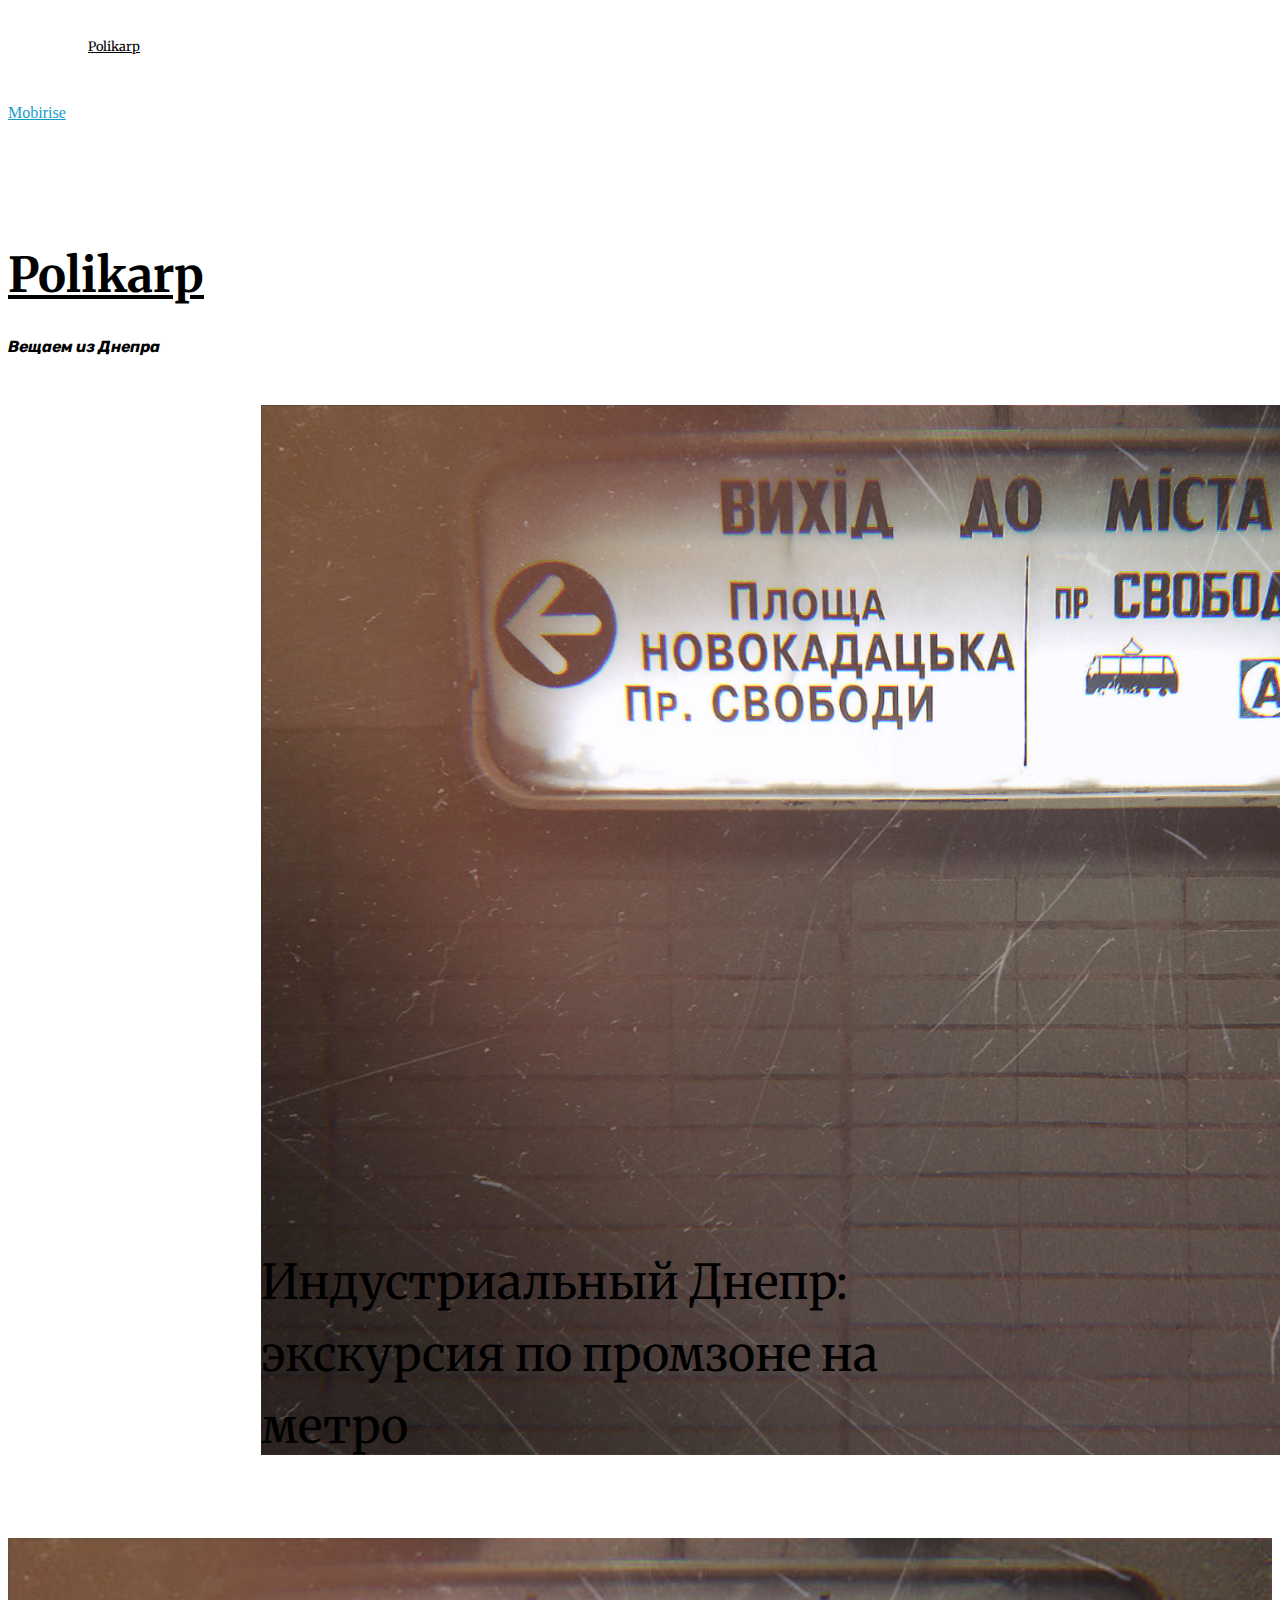
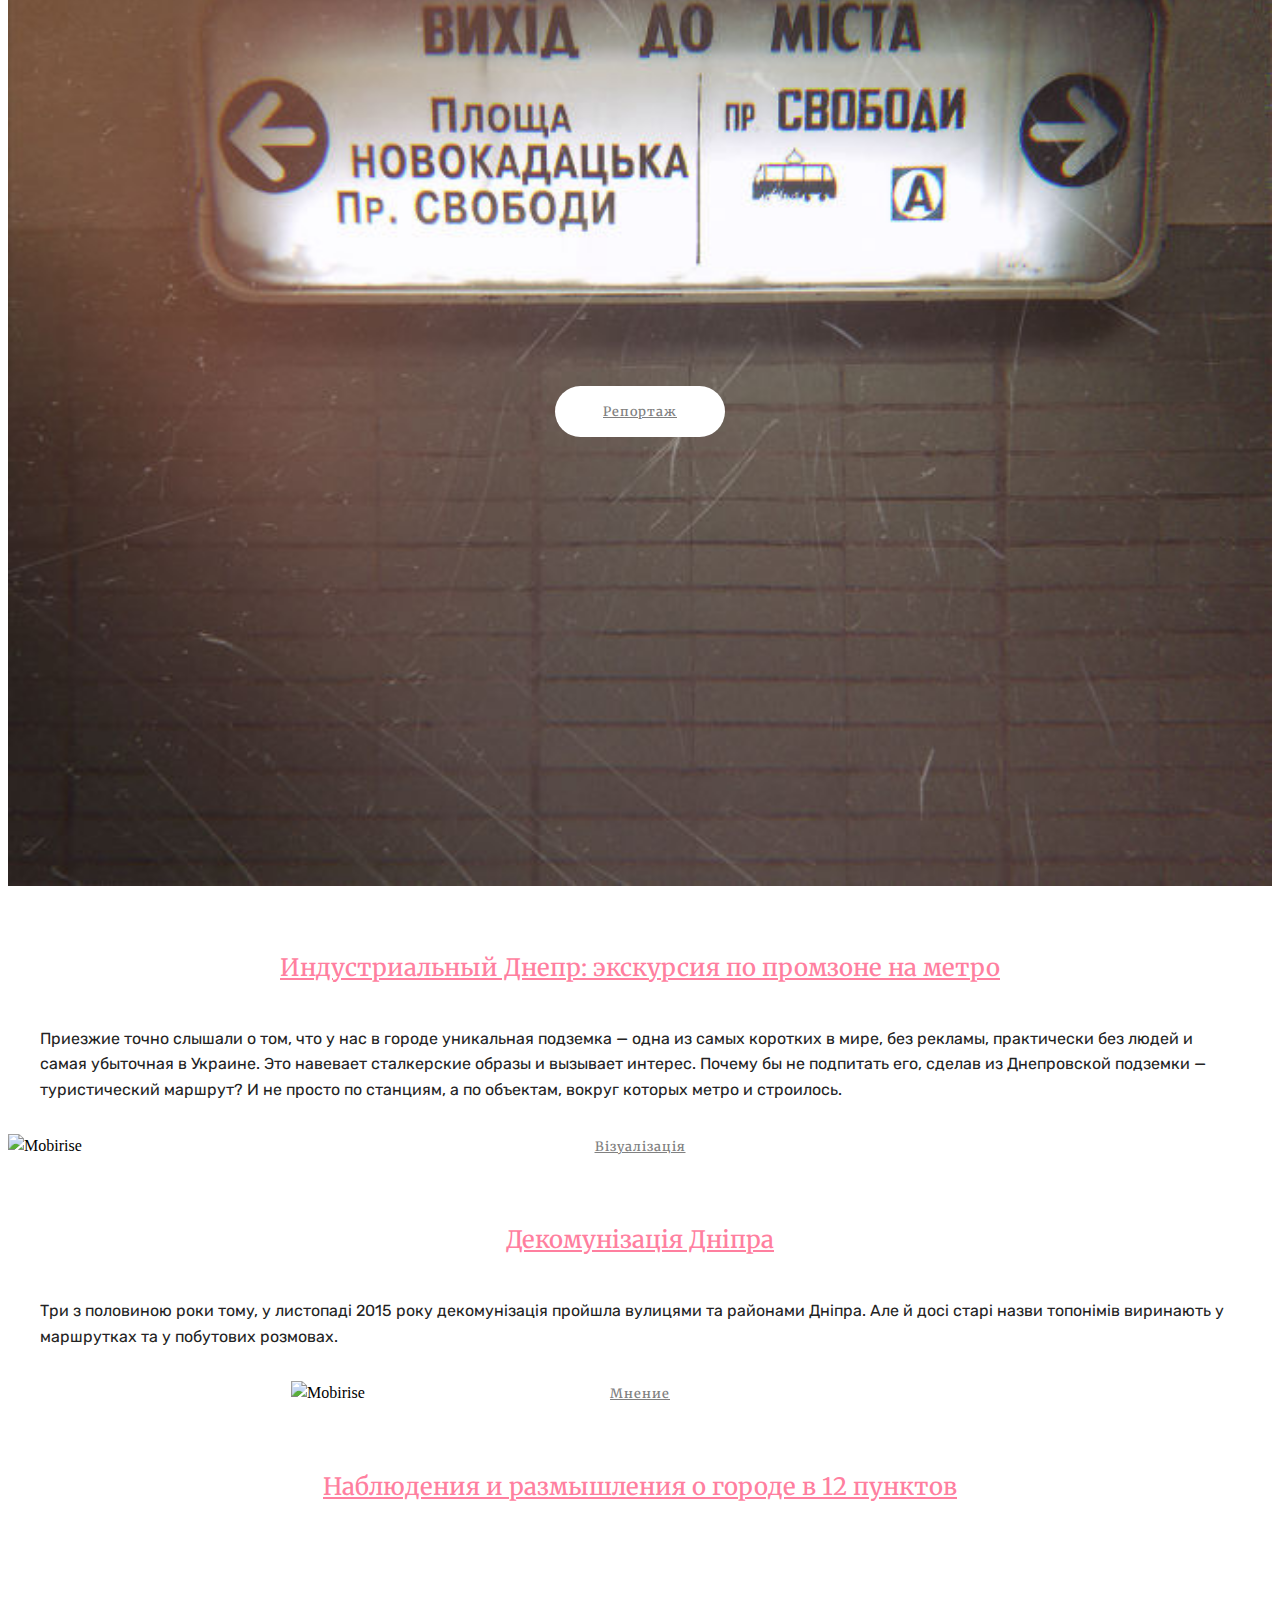
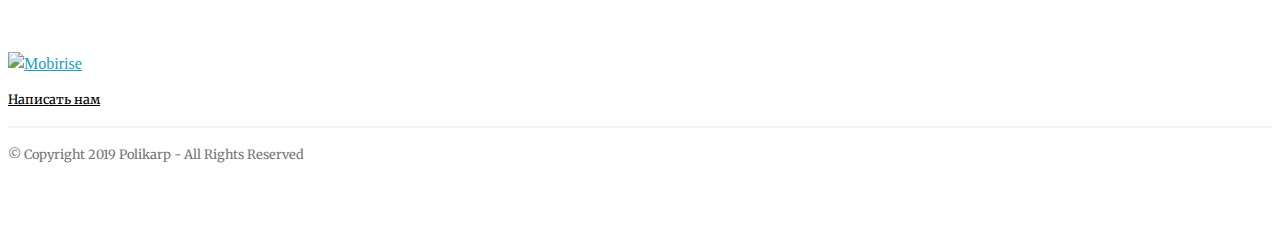
==== commit 3164cf80: "1" ====
--- a/index.html
+++ b/index.html
@@ -52,7 +52,7 @@
     </nav>
 </section>
 
-<section class="engine"><a href="https://mobirise.info/n">free simple site templates</a></section><section class="header1 cid-rpxfsJzR4i" id="header16-6">
+<section class="engine"><a href="https://mobirise.info">Mobirise</a></section><section class="header1 cid-rpxfsJzR4i" id="header16-6">
 
     
 
@@ -98,11 +98,11 @@
                 <div class="card-wrapper ">
                     <div class="card-img">
                         <div class="mbr-overlay"></div>
-                        <div class="mbr-section-btn text-center"><a href="finishnaya-pryamaya-metrostroiteley.html" class="btn btn-white display-4">Репортаж</a></div>
+                        <div class="mbr-section-btn text-center"><a href="ekskursiya-po-promzone-na-metro.html" class="btn btn-white display-4">Репортаж</a></div>
                         <img src="assets/images/kujicam-2019-05-04-00-48-11-developed-676x507.jpg" alt="Mobirise" title="">
                     </div>
                     <div class="card-box">
-                        <h4 class="card-title mbr-fonts-style display-2"><a href="ekskursiya-po-promzone-na-metro.html">Индустриальный Днепр: экскурсия по промзоне на метро</a></h4>
+                        <h4 class="card-title mbr-fonts-style display-2"><a href="ekskursiya-po-promzone-na-metro.html" class="text-secondary">Индустриальный Днепр: экскурсия по промзоне на метро</a></h4>
                         <p class="mbr-text mbr-fonts-style align-left display-7">Приезжие точно слышали о том, что у нас в городе уникальная подземка — одна из самых коротких в мире, без рекламы, практически без людей и самая убыточная в Украине. Это навевает сталкерские образы и вызывает интерес. Почему бы не подпитать его, сделав из Днепровской подземки — туристический маршрут? И не просто по станциям, а по объектам, вокруг которых метро и строилось.
                         </p>
                     </div>
--- a/assets/mobirise/css/mbr-additional.css
+++ b/assets/mobirise/css/mbr-additional.css
@@ -3518,282 +3518,78 @@
   color: #232323;
   text-align: left;
 }
-.cid-rpxhEht2WP {
-  padding-top: 45px;
-  padding-bottom: 45px;
-  background-color: #ffffff;
-}
-.cid-rpxhEht2WP .content-slider {
-  display: -webkit-flex;
-  justify-content: center;
-  -webkit-justify-content: center;
-}
-.cid-rpxhEht2WP .modal-body .close {
-  background: #1b1b1b;
-}
-.cid-rpxhEht2WP .modal-body .close span {
-  font-style: normal;
-}
-.cid-rpxhEht2WP .carousel-inner > .active,
-.cid-rpxhEht2WP .carousel-inner > .next,
-.cid-rpxhEht2WP .carousel-inner > .prev {
-  display: -webkit-flex;
-}
-.cid-rpxhEht2WP .carousel-control .icon-next,
-.cid-rpxhEht2WP .carousel-control .icon-prev {
-  margin-top: -18px;
-  font-size: 40px;
-  line-height: 27px;
-}
-.cid-rpxhEht2WP .carousel-control:hover {
-  background: #1b1b1b;
-  color: #fff;
-  opacity: 1;
-}
-@media (max-width: 767px) {
-  .cid-rpxhEht2WP .container .carousel-control {
-    margin-bottom: 0;
-  }
-  .cid-rpxhEht2WP .content-slider-wrap {
-    width: 100%!important;
-  }
-}
-.cid-rpxhEht2WP .boxed-slider {
+.cid-rpH9V5tcjf {
+  background: #ffffff;
+}
+.cid-rpH9V5tcjf .image-block {
+  margin: auto;
+  width: 100% !important;
+}
+.cid-rpH9V5tcjf .mbr-figure {
+  margin: 0 auto;
+}
+.cid-rpH9V5tcjf figcaption {
   position: relative;
-  padding: 93px 0;
-}
-.cid-rpxhEht2WP .boxed-slider > div {
-  position: relative;
-}
-.cid-rpxhEht2WP .container img {
-  width: 100%;
-}
-.cid-rpxhEht2WP .container img + .row {
-  position: absolute;
-  top: 50%;
-  left: 0;
-  right: 0;
-  -webkit-transform: translateY(-50%);
-  -moz-transform: translateY(-50%);
-  transform: translateY(-50%);
-  z-index: 2;
-}
-.cid-rpxhEht2WP .mbr-section {
-  padding: 0;
-  background-attachment: scroll;
-}
-.cid-rpxhEht2WP .mbr-table-cell {
-  padding: 0;
-}
-.cid-rpxhEht2WP .container .carousel-indicators {
-  margin-bottom: 3px;
-}
-.cid-rpxhEht2WP .carousel-caption {
-  top: 50%;
-  right: 0;
-  bottom: auto;
-  left: 0;
-  display: -webkit-flex;
-  align-items: center;
-  -webkit-transform: translateY(-50%);
-  transform: translateY(-50%);
-  -webkit-align-items: center;
-}
-.cid-rpxhEht2WP .mbr-overlay {
-  z-index: 1;
-}
-.cid-rpxhEht2WP .container-slide.container {
-  width: 100%;
-  min-height: 100vh;
-  padding: 0;
-}
-.cid-rpxhEht2WP .carousel-item {
-  background-position: 50% 50%;
-  background-repeat: no-repeat;
-  background-size: cover;
-  -o-transition: -o-transform 0.6s ease-in-out;
-  -webkit-transition: -webkit-transform 0.6s ease-in-out;
-  transition: transform 0.6s ease-in-out, -webkit-transform 0.6s ease-in-out, -o-transform 0.6s ease-in-out;
-  -webkit-backface-visibility: hidden;
-  backface-visibility: hidden;
-  -webkit-perspective: 1000px;
-  perspective: 1000px;
-}
-@media (max-width: 576px) {
-  .cid-rpxhEht2WP .carousel-item .container {
-    width: 100%;
-  }
-}
-.cid-rpxhEht2WP .carousel-item-next.carousel-item-left,
-.cid-rpxhEht2WP .carousel-item-prev.carousel-item-right {
-  -webkit-transform: translate3d(0, 0, 0);
-  transform: translate3d(0, 0, 0);
-}
-.cid-rpxhEht2WP .active.carousel-item-right,
-.cid-rpxhEht2WP .carousel-item-next {
-  -webkit-transform: translate3d(100%, 0, 0);
-  transform: translate3d(100%, 0, 0);
-}
-.cid-rpxhEht2WP .active.carousel-item-left,
-.cid-rpxhEht2WP .carousel-item-prev {
-  -webkit-transform: translate3d(-100%, 0, 0);
-  transform: translate3d(-100%, 0, 0);
-}
-.cid-rpxhEht2WP .mbr-slider .carousel-control {
-  top: 50%;
-  width: 50px;
-  height: 50px;
-  margin-top: -1.5rem;
-  font-size: 35px;
-  background-color: rgba(0, 0, 0, 0.5);
-  border: 2px solid #fff;
-  border-radius: 50%;
-  transition: all .3s;
-}
-.cid-rpxhEht2WP .mbr-slider .carousel-control.carousel-control-prev {
-  left: 0;
-  margin-left: 2.5rem;
-}
-.cid-rpxhEht2WP .mbr-slider .carousel-control.carousel-control-next {
-  right: 0;
-  margin-right: 2.5rem;
-}
-.cid-rpxhEht2WP .mbr-slider .carousel-control .mbr-iconfont {
-  font-size: 1.5rem;
-}
-@media (max-width: 767px) {
-  .cid-rpxhEht2WP .mbr-slider .carousel-control {
-    top: auto;
-    bottom: 1rem;
-  }
-}
-.cid-rpxhEht2WP .mbr-slider .carousel-indicators {
+}
+.cid-rpH9V5tcjf figcaption div {
   position: absolute;
   bottom: 0;
-  margin-bottom: 1.5rem !important;
-}
-.cid-rpxhEht2WP .mbr-slider .carousel-indicators li {
-  max-width: 15px;
-  height: 15px;
-  max-height: 15px;
-  margin: 3px;
-  background-color: rgba(0, 0, 0, 0.5);
-  border: 2px solid #fff;
-  border-radius: 50%;
-  opacity: .5;
-  transition: all .3s;
-}
-.cid-rpxhEht2WP .mbr-slider .carousel-indicators li.active,
-.cid-rpxhEht2WP .mbr-slider .carousel-indicators li:hover {
-  opacity: .9;
-}
-.cid-rpxhEht2WP .mbr-slider .carousel-indicators li::after,
-.cid-rpxhEht2WP .mbr-slider .carousel-indicators li::before {
-  content: none;
-}
-.cid-rpxhEht2WP .mbr-slider .carousel-indicators.ie-fix {
-  left: 50%;
-  display: block;
-  width: 60%;
-  margin-left: -30%;
-  text-align: center;
-}
-@media (max-width: 576px) {
-  .cid-rpxhEht2WP .mbr-slider .carousel-indicators {
-    display: none !important;
-  }
-}
-.cid-rpxhEht2WP .mbr-slider > .container img {
   width: 100%;
 }
-.cid-rpxhEht2WP .mbr-slider > .container img + .row {
-  position: absolute;
-  top: 50%;
-  right: 0;
-  left: 0;
+@media (max-width: 768px) {
+  .cid-rpH9V5tcjf .image-block {
+    width: 100% !important;
+  }
+}
+.cid-rpHaAXI2Cb {
+  padding-top: 75px;
+  padding-bottom: 75px;
+  background: #ffffff;
+}
+.cid-rpHaAXI2Cb .images-container.container-fluid {
+  padding: 0;
+}
+.cid-rpHaAXI2Cb .media-container-row {
+  margin: 0 auto;
+  align-items: stretch;
+  -webkit-align-items: stretch;
+}
+.cid-rpHaAXI2Cb .media-container-row .img-item {
+  display: -webkit-flex;
+  flex-direction: column;
+  justify-content: center;
+  position: relative;
+  width: 100%;
+  z-index: 1;
+  -webkit-flex-direction: column;
+  -webkit-justify-content: center;
+}
+.cid-rpHaAXI2Cb .media-container-row .img-item img {
+  width: 100%;
+  min-height: 1px;
+}
+.cid-rpHaAXI2Cb .media-container-row .img-item .img-caption {
+  background: #ffffff;
   z-index: 2;
-  -moz-transform: translateY(-50%);
-  -webkit-transform: translateY(-50%);
-  transform: translateY(-50%);
-}
-.cid-rpxhEht2WP .mbr-slider > .container .carousel-indicators {
-  margin-bottom: 3px;
-}
-@media (max-width: 576px) {
-  .cid-rpxhEht2WP .mbr-slider > .container .carousel-control {
-    margin-bottom: 0;
-  }
-}
-.cid-rpxhEht2WP .mbr-slider .mbr-section {
-  padding: 0;
-  background-attachment: scroll;
-}
-.cid-rpxhEht2WP .mbr-slider .mbr-table-cell {
-  padding: 0;
-}
-.cid-rpxhEht2WP .carousel-item .container.container-slide {
-  position: initial;
-  width: auto;
-  min-height: 0;
-}
-.cid-rpxhEht2WP .full-screen .slider-fullscreen-image {
-  min-height: 100vh;
-  background-repeat: no-repeat;
-  background-position: 50% 50%;
-  background-size: cover;
-}
-.cid-rpxhEht2WP .full-screen .slider-fullscreen-image.active {
-  display: -o-flex;
-}
-.cid-rpxhEht2WP .full-screen .container {
-  width: auto;
-  padding-right: 0;
-  padding-left: 0;
-}
-.cid-rpxhEht2WP .full-screen .carousel-item .container.container-slide {
-  width: 100%;
-  min-height: 100vh;
-  padding: 0;
-}
-.cid-rpxhEht2WP .full-screen .carousel-item .container.container-slide img {
-  display: none;
-}
-.cid-rpxhEht2WP .mbr-background-video-preview {
-  position: absolute;
-  top: 0;
-  right: 0;
-  bottom: 0;
-  left: 0;
-}
-.cid-rpxhEht2WP .mbr-overlay ~ .container-slide {
-  z-index: auto;
-}
-.cid-rpxhEht2WP .mbr-slider.slide .container {
-  overflow: hidden;
-  padding: 0;
-}
-.cid-rpxhEht2WP .carousel-inner {
-  height: 100%;
-}
-.cid-rpxhEht2WP .slider-fullscreen-image {
-  height: 100%;
-  background: transparent !important;
-}
-.cid-rpxhEht2WP .image_wrapper {
-  height: 380px;
-  width: 100%;
-  position: relative;
-  display: inline-block;
-}
-.cid-rpxhEht2WP .image_wrapper img {
-  width: auto !important;
-  height: 100%;
-}
-.cid-rpxhEht2WP .carousel-item .container-slide {
-  text-align: center;
-}
-.cid-rpxhEht2WP .content-slider-wrap {
-  width: 88%;
+  padding: 1rem 1rem;
+  word-break: break-word;
+}
+.cid-rpHaAXI2Cb .media-container-row .img-item .img-caption p {
+  margin-bottom: 0;
+}
+.cid-rpHaAXI2Cb .media-container-row .img-item.item1 {
+  padding: 0 2rem 0 0;
+}
+@media (max-width: 992px) {
+  .cid-rpHaAXI2Cb .img-item {
+    width: 100% !important;
+  }
+  .cid-rpHaAXI2Cb .img-item.item1 {
+    width: 100%;
+    flex-basis: initial !important;
+    padding: 0 0 2rem 0 !important;
+    -webkit-flex-basis: initial !important;
+  }
 }
 .cid-rps1LKlLoL {
   padding-top: 30px;
@@ -3832,282 +3628,28 @@
   color: #232323;
   text-align: left;
 }
-.cid-rpCN5Y3bt9 {
-  padding-top: 45px;
-  padding-bottom: 45px;
-  background-color: #ffffff;
-}
-.cid-rpCN5Y3bt9 .content-slider {
-  display: -webkit-flex;
-  justify-content: center;
-  -webkit-justify-content: center;
-}
-.cid-rpCN5Y3bt9 .modal-body .close {
-  background: #1b1b1b;
-}
-.cid-rpCN5Y3bt9 .modal-body .close span {
-  font-style: normal;
-}
-.cid-rpCN5Y3bt9 .carousel-inner > .active,
-.cid-rpCN5Y3bt9 .carousel-inner > .next,
-.cid-rpCN5Y3bt9 .carousel-inner > .prev {
-  display: -webkit-flex;
-}
-.cid-rpCN5Y3bt9 .carousel-control .icon-next,
-.cid-rpCN5Y3bt9 .carousel-control .icon-prev {
-  margin-top: -18px;
-  font-size: 40px;
-  line-height: 27px;
-}
-.cid-rpCN5Y3bt9 .carousel-control:hover {
-  background: #1b1b1b;
-  color: #fff;
-  opacity: 1;
-}
-@media (max-width: 767px) {
-  .cid-rpCN5Y3bt9 .container .carousel-control {
-    margin-bottom: 0;
-  }
-  .cid-rpCN5Y3bt9 .content-slider-wrap {
-    width: 100%!important;
-  }
-}
-.cid-rpCN5Y3bt9 .boxed-slider {
+.cid-rpH8Jhw62s {
+  background: #ffffff;
+}
+.cid-rpH8Jhw62s .image-block {
+  margin: auto;
+  width: 100% !important;
+}
+.cid-rpH8Jhw62s .mbr-figure {
+  margin: 0 auto;
+}
+.cid-rpH8Jhw62s figcaption {
   position: relative;
-  padding: 93px 0;
-}
-.cid-rpCN5Y3bt9 .boxed-slider > div {
-  position: relative;
-}
-.cid-rpCN5Y3bt9 .container img {
-  width: 100%;
-}
-.cid-rpCN5Y3bt9 .container img + .row {
-  position: absolute;
-  top: 50%;
-  left: 0;
-  right: 0;
-  -webkit-transform: translateY(-50%);
-  -moz-transform: translateY(-50%);
-  transform: translateY(-50%);
-  z-index: 2;
-}
-.cid-rpCN5Y3bt9 .mbr-section {
-  padding: 0;
-  background-attachment: scroll;
-}
-.cid-rpCN5Y3bt9 .mbr-table-cell {
-  padding: 0;
-}
-.cid-rpCN5Y3bt9 .container .carousel-indicators {
-  margin-bottom: 3px;
-}
-.cid-rpCN5Y3bt9 .carousel-caption {
-  top: 50%;
-  right: 0;
-  bottom: auto;
-  left: 0;
-  display: -webkit-flex;
-  align-items: center;
-  -webkit-transform: translateY(-50%);
-  transform: translateY(-50%);
-  -webkit-align-items: center;
-}
-.cid-rpCN5Y3bt9 .mbr-overlay {
-  z-index: 1;
-}
-.cid-rpCN5Y3bt9 .container-slide.container {
-  width: 100%;
-  min-height: 100vh;
-  padding: 0;
-}
-.cid-rpCN5Y3bt9 .carousel-item {
-  background-position: 50% 50%;
-  background-repeat: no-repeat;
-  background-size: cover;
-  -o-transition: -o-transform 0.6s ease-in-out;
-  -webkit-transition: -webkit-transform 0.6s ease-in-out;
-  transition: transform 0.6s ease-in-out, -webkit-transform 0.6s ease-in-out, -o-transform 0.6s ease-in-out;
-  -webkit-backface-visibility: hidden;
-  backface-visibility: hidden;
-  -webkit-perspective: 1000px;
-  perspective: 1000px;
-}
-@media (max-width: 576px) {
-  .cid-rpCN5Y3bt9 .carousel-item .container {
-    width: 100%;
-  }
-}
-.cid-rpCN5Y3bt9 .carousel-item-next.carousel-item-left,
-.cid-rpCN5Y3bt9 .carousel-item-prev.carousel-item-right {
-  -webkit-transform: translate3d(0, 0, 0);
-  transform: translate3d(0, 0, 0);
-}
-.cid-rpCN5Y3bt9 .active.carousel-item-right,
-.cid-rpCN5Y3bt9 .carousel-item-next {
-  -webkit-transform: translate3d(100%, 0, 0);
-  transform: translate3d(100%, 0, 0);
-}
-.cid-rpCN5Y3bt9 .active.carousel-item-left,
-.cid-rpCN5Y3bt9 .carousel-item-prev {
-  -webkit-transform: translate3d(-100%, 0, 0);
-  transform: translate3d(-100%, 0, 0);
-}
-.cid-rpCN5Y3bt9 .mbr-slider .carousel-control {
-  top: 50%;
-  width: 50px;
-  height: 50px;
-  margin-top: -1.5rem;
-  font-size: 35px;
-  background-color: rgba(0, 0, 0, 0.5);
-  border: 2px solid #fff;
-  border-radius: 50%;
-  transition: all .3s;
-}
-.cid-rpCN5Y3bt9 .mbr-slider .carousel-control.carousel-control-prev {
-  left: 0;
-  margin-left: 2.5rem;
-}
-.cid-rpCN5Y3bt9 .mbr-slider .carousel-control.carousel-control-next {
-  right: 0;
-  margin-right: 2.5rem;
-}
-.cid-rpCN5Y3bt9 .mbr-slider .carousel-control .mbr-iconfont {
-  font-size: 1.5rem;
-}
-@media (max-width: 767px) {
-  .cid-rpCN5Y3bt9 .mbr-slider .carousel-control {
-    top: auto;
-    bottom: 1rem;
-  }
-}
-.cid-rpCN5Y3bt9 .mbr-slider .carousel-indicators {
+}
+.cid-rpH8Jhw62s figcaption div {
   position: absolute;
   bottom: 0;
-  margin-bottom: 1.5rem !important;
-}
-.cid-rpCN5Y3bt9 .mbr-slider .carousel-indicators li {
-  max-width: 15px;
-  height: 15px;
-  max-height: 15px;
-  margin: 3px;
-  background-color: rgba(0, 0, 0, 0.5);
-  border: 2px solid #fff;
-  border-radius: 50%;
-  opacity: .5;
-  transition: all .3s;
-}
-.cid-rpCN5Y3bt9 .mbr-slider .carousel-indicators li.active,
-.cid-rpCN5Y3bt9 .mbr-slider .carousel-indicators li:hover {
-  opacity: .9;
-}
-.cid-rpCN5Y3bt9 .mbr-slider .carousel-indicators li::after,
-.cid-rpCN5Y3bt9 .mbr-slider .carousel-indicators li::before {
-  content: none;
-}
-.cid-rpCN5Y3bt9 .mbr-slider .carousel-indicators.ie-fix {
-  left: 50%;
-  display: block;
-  width: 60%;
-  margin-left: -30%;
-  text-align: center;
-}
-@media (max-width: 576px) {
-  .cid-rpCN5Y3bt9 .mbr-slider .carousel-indicators {
-    display: none !important;
-  }
-}
-.cid-rpCN5Y3bt9 .mbr-slider > .container img {
   width: 100%;
 }
-.cid-rpCN5Y3bt9 .mbr-slider > .container img + .row {
-  position: absolute;
-  top: 50%;
-  right: 0;
-  left: 0;
-  z-index: 2;
-  -moz-transform: translateY(-50%);
-  -webkit-transform: translateY(-50%);
-  transform: translateY(-50%);
-}
-.cid-rpCN5Y3bt9 .mbr-slider > .container .carousel-indicators {
-  margin-bottom: 3px;
-}
-@media (max-width: 576px) {
-  .cid-rpCN5Y3bt9 .mbr-slider > .container .carousel-control {
-    margin-bottom: 0;
-  }
-}
-.cid-rpCN5Y3bt9 .mbr-slider .mbr-section {
-  padding: 0;
-  background-attachment: scroll;
-}
-.cid-rpCN5Y3bt9 .mbr-slider .mbr-table-cell {
-  padding: 0;
-}
-.cid-rpCN5Y3bt9 .carousel-item .container.container-slide {
-  position: initial;
-  width: auto;
-  min-height: 0;
-}
-.cid-rpCN5Y3bt9 .full-screen .slider-fullscreen-image {
-  min-height: 100vh;
-  background-repeat: no-repeat;
-  background-position: 50% 50%;
-  background-size: cover;
-}
-.cid-rpCN5Y3bt9 .full-screen .slider-fullscreen-image.active {
-  display: -o-flex;
-}
-.cid-rpCN5Y3bt9 .full-screen .container {
-  width: auto;
-  padding-right: 0;
-  padding-left: 0;
-}
-.cid-rpCN5Y3bt9 .full-screen .carousel-item .container.container-slide {
-  width: 100%;
-  min-height: 100vh;
-  padding: 0;
-}
-.cid-rpCN5Y3bt9 .full-screen .carousel-item .container.container-slide img {
-  display: none;
-}
-.cid-rpCN5Y3bt9 .mbr-background-video-preview {
-  position: absolute;
-  top: 0;
-  right: 0;
-  bottom: 0;
-  left: 0;
-}
-.cid-rpCN5Y3bt9 .mbr-overlay ~ .container-slide {
-  z-index: auto;
-}
-.cid-rpCN5Y3bt9 .mbr-slider.slide .container {
-  overflow: hidden;
-  padding: 0;
-}
-.cid-rpCN5Y3bt9 .carousel-inner {
-  height: 100%;
-}
-.cid-rpCN5Y3bt9 .slider-fullscreen-image {
-  height: 100%;
-  background: transparent !important;
-}
-.cid-rpCN5Y3bt9 .image_wrapper {
-  height: 380px;
-  width: 100%;
-  position: relative;
-  display: inline-block;
-}
-.cid-rpCN5Y3bt9 .image_wrapper img {
-  width: auto !important;
-  height: 100%;
-}
-.cid-rpCN5Y3bt9 .carousel-item .container-slide {
-  text-align: center;
-}
-.cid-rpCN5Y3bt9 .content-slider-wrap {
-  width: 88%;
+@media (max-width: 768px) {
+  .cid-rpH8Jhw62s .image-block {
+    width: 100% !important;
+  }
 }
 .cid-rps2mxyKZK {
   padding-top: 30px;
@@ -4122,282 +3664,78 @@
   color: #232323;
   text-align: left;
 }
-.cid-rpCPh9dlER {
-  padding-top: 45px;
-  padding-bottom: 45px;
-  background-color: #ffffff;
-}
-.cid-rpCPh9dlER .content-slider {
-  display: -webkit-flex;
-  justify-content: center;
-  -webkit-justify-content: center;
-}
-.cid-rpCPh9dlER .modal-body .close {
-  background: #1b1b1b;
-}
-.cid-rpCPh9dlER .modal-body .close span {
-  font-style: normal;
-}
-.cid-rpCPh9dlER .carousel-inner > .active,
-.cid-rpCPh9dlER .carousel-inner > .next,
-.cid-rpCPh9dlER .carousel-inner > .prev {
-  display: -webkit-flex;
-}
-.cid-rpCPh9dlER .carousel-control .icon-next,
-.cid-rpCPh9dlER .carousel-control .icon-prev {
-  margin-top: -18px;
-  font-size: 40px;
-  line-height: 27px;
-}
-.cid-rpCPh9dlER .carousel-control:hover {
-  background: #1b1b1b;
-  color: #fff;
-  opacity: 1;
-}
-@media (max-width: 767px) {
-  .cid-rpCPh9dlER .container .carousel-control {
-    margin-bottom: 0;
-  }
-  .cid-rpCPh9dlER .content-slider-wrap {
-    width: 100%!important;
-  }
-}
-.cid-rpCPh9dlER .boxed-slider {
+.cid-rpH93PYzDX {
+  background: #ffffff;
+}
+.cid-rpH93PYzDX .image-block {
+  margin: auto;
+  width: 100% !important;
+}
+.cid-rpH93PYzDX .mbr-figure {
+  margin: 0 auto;
+}
+.cid-rpH93PYzDX figcaption {
   position: relative;
-  padding: 93px 0;
-}
-.cid-rpCPh9dlER .boxed-slider > div {
-  position: relative;
-}
-.cid-rpCPh9dlER .container img {
-  width: 100%;
-}
-.cid-rpCPh9dlER .container img + .row {
-  position: absolute;
-  top: 50%;
-  left: 0;
-  right: 0;
-  -webkit-transform: translateY(-50%);
-  -moz-transform: translateY(-50%);
-  transform: translateY(-50%);
-  z-index: 2;
-}
-.cid-rpCPh9dlER .mbr-section {
-  padding: 0;
-  background-attachment: scroll;
-}
-.cid-rpCPh9dlER .mbr-table-cell {
-  padding: 0;
-}
-.cid-rpCPh9dlER .container .carousel-indicators {
-  margin-bottom: 3px;
-}
-.cid-rpCPh9dlER .carousel-caption {
-  top: 50%;
-  right: 0;
-  bottom: auto;
-  left: 0;
-  display: -webkit-flex;
-  align-items: center;
-  -webkit-transform: translateY(-50%);
-  transform: translateY(-50%);
-  -webkit-align-items: center;
-}
-.cid-rpCPh9dlER .mbr-overlay {
-  z-index: 1;
-}
-.cid-rpCPh9dlER .container-slide.container {
-  width: 100%;
-  min-height: 100vh;
-  padding: 0;
-}
-.cid-rpCPh9dlER .carousel-item {
-  background-position: 50% 50%;
-  background-repeat: no-repeat;
-  background-size: cover;
-  -o-transition: -o-transform 0.6s ease-in-out;
-  -webkit-transition: -webkit-transform 0.6s ease-in-out;
-  transition: transform 0.6s ease-in-out, -webkit-transform 0.6s ease-in-out, -o-transform 0.6s ease-in-out;
-  -webkit-backface-visibility: hidden;
-  backface-visibility: hidden;
-  -webkit-perspective: 1000px;
-  perspective: 1000px;
-}
-@media (max-width: 576px) {
-  .cid-rpCPh9dlER .carousel-item .container {
-    width: 100%;
-  }
-}
-.cid-rpCPh9dlER .carousel-item-next.carousel-item-left,
-.cid-rpCPh9dlER .carousel-item-prev.carousel-item-right {
-  -webkit-transform: translate3d(0, 0, 0);
-  transform: translate3d(0, 0, 0);
-}
-.cid-rpCPh9dlER .active.carousel-item-right,
-.cid-rpCPh9dlER .carousel-item-next {
-  -webkit-transform: translate3d(100%, 0, 0);
-  transform: translate3d(100%, 0, 0);
-}
-.cid-rpCPh9dlER .active.carousel-item-left,
-.cid-rpCPh9dlER .carousel-item-prev {
-  -webkit-transform: translate3d(-100%, 0, 0);
-  transform: translate3d(-100%, 0, 0);
-}
-.cid-rpCPh9dlER .mbr-slider .carousel-control {
-  top: 50%;
-  width: 50px;
-  height: 50px;
-  margin-top: -1.5rem;
-  font-size: 35px;
-  background-color: rgba(0, 0, 0, 0.5);
-  border: 2px solid #fff;
-  border-radius: 50%;
-  transition: all .3s;
-}
-.cid-rpCPh9dlER .mbr-slider .carousel-control.carousel-control-prev {
-  left: 0;
-  margin-left: 2.5rem;
-}
-.cid-rpCPh9dlER .mbr-slider .carousel-control.carousel-control-next {
-  right: 0;
-  margin-right: 2.5rem;
-}
-.cid-rpCPh9dlER .mbr-slider .carousel-control .mbr-iconfont {
-  font-size: 1.5rem;
-}
-@media (max-width: 767px) {
-  .cid-rpCPh9dlER .mbr-slider .carousel-control {
-    top: auto;
-    bottom: 1rem;
-  }
-}
-.cid-rpCPh9dlER .mbr-slider .carousel-indicators {
+}
+.cid-rpH93PYzDX figcaption div {
   position: absolute;
   bottom: 0;
-  margin-bottom: 1.5rem !important;
-}
-.cid-rpCPh9dlER .mbr-slider .carousel-indicators li {
-  max-width: 15px;
-  height: 15px;
-  max-height: 15px;
-  margin: 3px;
-  background-color: rgba(0, 0, 0, 0.5);
-  border: 2px solid #fff;
-  border-radius: 50%;
-  opacity: .5;
-  transition: all .3s;
-}
-.cid-rpCPh9dlER .mbr-slider .carousel-indicators li.active,
-.cid-rpCPh9dlER .mbr-slider .carousel-indicators li:hover {
-  opacity: .9;
-}
-.cid-rpCPh9dlER .mbr-slider .carousel-indicators li::after,
-.cid-rpCPh9dlER .mbr-slider .carousel-indicators li::before {
-  content: none;
-}
-.cid-rpCPh9dlER .mbr-slider .carousel-indicators.ie-fix {
-  left: 50%;
-  display: block;
-  width: 60%;
-  margin-left: -30%;
-  text-align: center;
-}
-@media (max-width: 576px) {
-  .cid-rpCPh9dlER .mbr-slider .carousel-indicators {
-    display: none !important;
-  }
-}
-.cid-rpCPh9dlER .mbr-slider > .container img {
   width: 100%;
 }
-.cid-rpCPh9dlER .mbr-slider > .container img + .row {
-  position: absolute;
-  top: 50%;
-  right: 0;
-  left: 0;
+@media (max-width: 768px) {
+  .cid-rpH93PYzDX .image-block {
+    width: 100% !important;
+  }
+}
+.cid-rpHbvsyXxS {
+  padding-top: 75px;
+  padding-bottom: 75px;
+  background: #ffffff;
+}
+.cid-rpHbvsyXxS .images-container.container-fluid {
+  padding: 0;
+}
+.cid-rpHbvsyXxS .media-container-row {
+  margin: 0 auto;
+  align-items: stretch;
+  -webkit-align-items: stretch;
+}
+.cid-rpHbvsyXxS .media-container-row .img-item {
+  display: -webkit-flex;
+  flex-direction: column;
+  justify-content: center;
+  position: relative;
+  width: 100%;
+  z-index: 1;
+  -webkit-flex-direction: column;
+  -webkit-justify-content: center;
+}
+.cid-rpHbvsyXxS .media-container-row .img-item img {
+  width: 100%;
+  min-height: 1px;
+}
+.cid-rpHbvsyXxS .media-container-row .img-item .img-caption {
+  background: #ffffff;
   z-index: 2;
-  -moz-transform: translateY(-50%);
-  -webkit-transform: translateY(-50%);
-  transform: translateY(-50%);
-}
-.cid-rpCPh9dlER .mbr-slider > .container .carousel-indicators {
-  margin-bottom: 3px;
-}
-@media (max-width: 576px) {
-  .cid-rpCPh9dlER .mbr-slider > .container .carousel-control {
-    margin-bottom: 0;
-  }
-}
-.cid-rpCPh9dlER .mbr-slider .mbr-section {
-  padding: 0;
-  background-attachment: scroll;
-}
-.cid-rpCPh9dlER .mbr-slider .mbr-table-cell {
-  padding: 0;
-}
-.cid-rpCPh9dlER .carousel-item .container.container-slide {
-  position: initial;
-  width: auto;
-  min-height: 0;
-}
-.cid-rpCPh9dlER .full-screen .slider-fullscreen-image {
-  min-height: 100vh;
-  background-repeat: no-repeat;
-  background-position: 50% 50%;
-  background-size: cover;
-}
-.cid-rpCPh9dlER .full-screen .slider-fullscreen-image.active {
-  display: -o-flex;
-}
-.cid-rpCPh9dlER .full-screen .container {
-  width: auto;
-  padding-right: 0;
-  padding-left: 0;
-}
-.cid-rpCPh9dlER .full-screen .carousel-item .container.container-slide {
-  width: 100%;
-  min-height: 100vh;
-  padding: 0;
-}
-.cid-rpCPh9dlER .full-screen .carousel-item .container.container-slide img {
-  display: none;
-}
-.cid-rpCPh9dlER .mbr-background-video-preview {
-  position: absolute;
-  top: 0;
-  right: 0;
-  bottom: 0;
-  left: 0;
-}
-.cid-rpCPh9dlER .mbr-overlay ~ .container-slide {
-  z-index: auto;
-}
-.cid-rpCPh9dlER .mbr-slider.slide .container {
-  overflow: hidden;
-  padding: 0;
-}
-.cid-rpCPh9dlER .carousel-inner {
-  height: 100%;
-}
-.cid-rpCPh9dlER .slider-fullscreen-image {
-  height: 100%;
-  background: transparent !important;
-}
-.cid-rpCPh9dlER .image_wrapper {
-  height: 380px;
-  width: 100%;
-  position: relative;
-  display: inline-block;
-}
-.cid-rpCPh9dlER .image_wrapper img {
-  width: auto !important;
-  height: 100%;
-}
-.cid-rpCPh9dlER .carousel-item .container-slide {
-  text-align: center;
-}
-.cid-rpCPh9dlER .content-slider-wrap {
-  width: 88%;
+  padding: 1rem 1rem;
+  word-break: break-word;
+}
+.cid-rpHbvsyXxS .media-container-row .img-item .img-caption p {
+  margin-bottom: 0;
+}
+.cid-rpHbvsyXxS .media-container-row .img-item.item1 {
+  padding: 0 2rem 0 0;
+}
+@media (max-width: 992px) {
+  .cid-rpHbvsyXxS .img-item {
+    width: 100% !important;
+  }
+  .cid-rpHbvsyXxS .img-item.item1 {
+    width: 100%;
+    flex-basis: initial !important;
+    padding: 0 0 2rem 0 !important;
+    -webkit-flex-basis: initial !important;
+  }
 }
 .cid-rps2sIevTt {
   padding-top: 30px;
@@ -4438,11 +3776,10 @@
 }
 .cid-rps9QfWzaR {
   background: #ffffff;
-  padding-top: 15px;
-  padding-bottom: 15px;
 }
 .cid-rps9QfWzaR .image-block {
   margin: auto;
+  width: 100% !important;
 }
 .cid-rps9QfWzaR figcaption {
   position: relative;
@@ -4455,6 +3792,56 @@
 @media (max-width: 768px) {
   .cid-rps9QfWzaR .image-block {
     width: 100% !important;
+  }
+}
+.cid-rpHf6WyTFh {
+  padding-top: 75px;
+  padding-bottom: 75px;
+  background: #ffffff;
+}
+.cid-rpHf6WyTFh .images-container.container-fluid {
+  padding: 0;
+}
+.cid-rpHf6WyTFh .media-container-row {
+  margin: 0 auto;
+  align-items: stretch;
+  -webkit-align-items: stretch;
+}
+.cid-rpHf6WyTFh .media-container-row .img-item {
+  display: -webkit-flex;
+  flex-direction: column;
+  justify-content: center;
+  position: relative;
+  width: 100%;
+  z-index: 1;
+  -webkit-flex-direction: column;
+  -webkit-justify-content: center;
+}
+.cid-rpHf6WyTFh .media-container-row .img-item img {
+  width: 100%;
+  min-height: 1px;
+}
+.cid-rpHf6WyTFh .media-container-row .img-item .img-caption {
+  background: #ffffff;
+  z-index: 2;
+  padding: 1rem 1rem;
+  word-break: break-word;
+}
+.cid-rpHf6WyTFh .media-container-row .img-item .img-caption p {
+  margin-bottom: 0;
+}
+.cid-rpHf6WyTFh .media-container-row .img-item.item1 {
+  padding: 0 2rem 0 0;
+}
+@media (max-width: 992px) {
+  .cid-rpHf6WyTFh .img-item {
+    width: 100% !important;
+  }
+  .cid-rpHf6WyTFh .img-item.item1 {
+    width: 100%;
+    flex-basis: initial !important;
+    padding: 0 0 2rem 0 !important;
+    -webkit-flex-basis: initial !important;
   }
 }
 .cid-rps8B0IcCb {
@@ -4581,9 +3968,32 @@
   color: #232323;
   text-align: left;
 }
+.cid-rpHtLrZUm9 {
+  background: #ffffff;
+}
+.cid-rpHtLrZUm9 .image-block {
+  margin: auto;
+  width: 100% !important;
+}
+.cid-rpHtLrZUm9 .mbr-figure {
+  margin: 0 auto;
+}
+.cid-rpHtLrZUm9 figcaption {
+  position: relative;
+}
+.cid-rpHtLrZUm9 figcaption div {
+  position: absolute;
+  bottom: 0;
+  width: 100%;
+}
+@media (max-width: 768px) {
+  .cid-rpHtLrZUm9 .image-block {
+    width: 100% !important;
+  }
+}
 .cid-rpsa1QC8qR {
   background: #ffffff;
-  padding-top: 15px;
+  padding-top: 60px;
   padding-bottom: 15px;
 }
 .cid-rpsa1QC8qR .image-block {
@@ -4639,282 +4049,78 @@
   color: #232323;
   text-align: left;
 }
-.cid-rpDfsg38Wg {
-  padding-top: 45px;
-  padding-bottom: 45px;
-  background-color: #ffffff;
-}
-.cid-rpDfsg38Wg .content-slider {
-  display: -webkit-flex;
-  justify-content: center;
-  -webkit-justify-content: center;
-}
-.cid-rpDfsg38Wg .modal-body .close {
-  background: #1b1b1b;
-}
-.cid-rpDfsg38Wg .modal-body .close span {
-  font-style: normal;
-}
-.cid-rpDfsg38Wg .carousel-inner > .active,
-.cid-rpDfsg38Wg .carousel-inner > .next,
-.cid-rpDfsg38Wg .carousel-inner > .prev {
-  display: -webkit-flex;
-}
-.cid-rpDfsg38Wg .carousel-control .icon-next,
-.cid-rpDfsg38Wg .carousel-control .icon-prev {
-  margin-top: -18px;
-  font-size: 40px;
-  line-height: 27px;
-}
-.cid-rpDfsg38Wg .carousel-control:hover {
-  background: #1b1b1b;
-  color: #fff;
-  opacity: 1;
-}
-@media (max-width: 767px) {
-  .cid-rpDfsg38Wg .container .carousel-control {
-    margin-bottom: 0;
-  }
-  .cid-rpDfsg38Wg .content-slider-wrap {
-    width: 100%!important;
-  }
-}
-.cid-rpDfsg38Wg .boxed-slider {
+.cid-rpHcCxVpmP {
+  background: #ffffff;
+}
+.cid-rpHcCxVpmP .image-block {
+  margin: auto;
+  width: 100% !important;
+}
+.cid-rpHcCxVpmP .mbr-figure {
+  margin: 0 auto;
+}
+.cid-rpHcCxVpmP figcaption {
   position: relative;
-  padding: 93px 0;
-}
-.cid-rpDfsg38Wg .boxed-slider > div {
-  position: relative;
-}
-.cid-rpDfsg38Wg .container img {
-  width: 100%;
-}
-.cid-rpDfsg38Wg .container img + .row {
-  position: absolute;
-  top: 50%;
-  left: 0;
-  right: 0;
-  -webkit-transform: translateY(-50%);
-  -moz-transform: translateY(-50%);
-  transform: translateY(-50%);
-  z-index: 2;
-}
-.cid-rpDfsg38Wg .mbr-section {
-  padding: 0;
-  background-attachment: scroll;
-}
-.cid-rpDfsg38Wg .mbr-table-cell {
-  padding: 0;
-}
-.cid-rpDfsg38Wg .container .carousel-indicators {
-  margin-bottom: 3px;
-}
-.cid-rpDfsg38Wg .carousel-caption {
-  top: 50%;
-  right: 0;
-  bottom: auto;
-  left: 0;
-  display: -webkit-flex;
-  align-items: center;
-  -webkit-transform: translateY(-50%);
-  transform: translateY(-50%);
-  -webkit-align-items: center;
-}
-.cid-rpDfsg38Wg .mbr-overlay {
-  z-index: 1;
-}
-.cid-rpDfsg38Wg .container-slide.container {
-  width: 100%;
-  min-height: 100vh;
-  padding: 0;
-}
-.cid-rpDfsg38Wg .carousel-item {
-  background-position: 50% 50%;
-  background-repeat: no-repeat;
-  background-size: cover;
-  -o-transition: -o-transform 0.6s ease-in-out;
-  -webkit-transition: -webkit-transform 0.6s ease-in-out;
-  transition: transform 0.6s ease-in-out, -webkit-transform 0.6s ease-in-out, -o-transform 0.6s ease-in-out;
-  -webkit-backface-visibility: hidden;
-  backface-visibility: hidden;
-  -webkit-perspective: 1000px;
-  perspective: 1000px;
-}
-@media (max-width: 576px) {
-  .cid-rpDfsg38Wg .carousel-item .container {
-    width: 100%;
-  }
-}
-.cid-rpDfsg38Wg .carousel-item-next.carousel-item-left,
-.cid-rpDfsg38Wg .carousel-item-prev.carousel-item-right {
-  -webkit-transform: translate3d(0, 0, 0);
-  transform: translate3d(0, 0, 0);
-}
-.cid-rpDfsg38Wg .active.carousel-item-right,
-.cid-rpDfsg38Wg .carousel-item-next {
-  -webkit-transform: translate3d(100%, 0, 0);
-  transform: translate3d(100%, 0, 0);
-}
-.cid-rpDfsg38Wg .active.carousel-item-left,
-.cid-rpDfsg38Wg .carousel-item-prev {
-  -webkit-transform: translate3d(-100%, 0, 0);
-  transform: translate3d(-100%, 0, 0);
-}
-.cid-rpDfsg38Wg .mbr-slider .carousel-control {
-  top: 50%;
-  width: 50px;
-  height: 50px;
-  margin-top: -1.5rem;
-  font-size: 35px;
-  background-color: rgba(0, 0, 0, 0.5);
-  border: 2px solid #fff;
-  border-radius: 50%;
-  transition: all .3s;
-}
-.cid-rpDfsg38Wg .mbr-slider .carousel-control.carousel-control-prev {
-  left: 0;
-  margin-left: 2.5rem;
-}
-.cid-rpDfsg38Wg .mbr-slider .carousel-control.carousel-control-next {
-  right: 0;
-  margin-right: 2.5rem;
-}
-.cid-rpDfsg38Wg .mbr-slider .carousel-control .mbr-iconfont {
-  font-size: 1.5rem;
-}
-@media (max-width: 767px) {
-  .cid-rpDfsg38Wg .mbr-slider .carousel-control {
-    top: auto;
-    bottom: 1rem;
-  }
-}
-.cid-rpDfsg38Wg .mbr-slider .carousel-indicators {
+}
+.cid-rpHcCxVpmP figcaption div {
   position: absolute;
   bottom: 0;
-  margin-bottom: 1.5rem !important;
-}
-.cid-rpDfsg38Wg .mbr-slider .carousel-indicators li {
-  max-width: 15px;
-  height: 15px;
-  max-height: 15px;
-  margin: 3px;
-  background-color: rgba(0, 0, 0, 0.5);
-  border: 2px solid #fff;
-  border-radius: 50%;
-  opacity: .5;
-  transition: all .3s;
-}
-.cid-rpDfsg38Wg .mbr-slider .carousel-indicators li.active,
-.cid-rpDfsg38Wg .mbr-slider .carousel-indicators li:hover {
-  opacity: .9;
-}
-.cid-rpDfsg38Wg .mbr-slider .carousel-indicators li::after,
-.cid-rpDfsg38Wg .mbr-slider .carousel-indicators li::before {
-  content: none;
-}
-.cid-rpDfsg38Wg .mbr-slider .carousel-indicators.ie-fix {
-  left: 50%;
-  display: block;
-  width: 60%;
-  margin-left: -30%;
-  text-align: center;
-}
-@media (max-width: 576px) {
-  .cid-rpDfsg38Wg .mbr-slider .carousel-indicators {
-    display: none !important;
-  }
-}
-.cid-rpDfsg38Wg .mbr-slider > .container img {
   width: 100%;
 }
-.cid-rpDfsg38Wg .mbr-slider > .container img + .row {
-  position: absolute;
-  top: 50%;
-  right: 0;
-  left: 0;
+@media (max-width: 768px) {
+  .cid-rpHcCxVpmP .image-block {
+    width: 100% !important;
+  }
+}
+.cid-rpHdQl9fOa {
+  padding-top: 75px;
+  padding-bottom: 75px;
+  background: #ffffff;
+}
+.cid-rpHdQl9fOa .images-container.container-fluid {
+  padding: 0;
+}
+.cid-rpHdQl9fOa .media-container-row {
+  margin: 0 auto;
+  align-items: stretch;
+  -webkit-align-items: stretch;
+}
+.cid-rpHdQl9fOa .media-container-row .img-item {
+  display: -webkit-flex;
+  flex-direction: column;
+  justify-content: center;
+  position: relative;
+  width: 100%;
+  z-index: 1;
+  -webkit-flex-direction: column;
+  -webkit-justify-content: center;
+}
+.cid-rpHdQl9fOa .media-container-row .img-item img {
+  width: 100%;
+  min-height: 1px;
+}
+.cid-rpHdQl9fOa .media-container-row .img-item .img-caption {
+  background: #ffffff;
   z-index: 2;
-  -moz-transform: translateY(-50%);
-  -webkit-transform: translateY(-50%);
-  transform: translateY(-50%);
-}
-.cid-rpDfsg38Wg .mbr-slider > .container .carousel-indicators {
-  margin-bottom: 3px;
-}
-@media (max-width: 576px) {
-  .cid-rpDfsg38Wg .mbr-slider > .container .carousel-control {
-    margin-bottom: 0;
-  }
-}
-.cid-rpDfsg38Wg .mbr-slider .mbr-section {
-  padding: 0;
-  background-attachment: scroll;
-}
-.cid-rpDfsg38Wg .mbr-slider .mbr-table-cell {
-  padding: 0;
-}
-.cid-rpDfsg38Wg .carousel-item .container.container-slide {
-  position: initial;
-  width: auto;
-  min-height: 0;
-}
-.cid-rpDfsg38Wg .full-screen .slider-fullscreen-image {
-  min-height: 100vh;
-  background-repeat: no-repeat;
-  background-position: 50% 50%;
-  background-size: cover;
-}
-.cid-rpDfsg38Wg .full-screen .slider-fullscreen-image.active {
-  display: -o-flex;
-}
-.cid-rpDfsg38Wg .full-screen .container {
-  width: auto;
-  padding-right: 0;
-  padding-left: 0;
-}
-.cid-rpDfsg38Wg .full-screen .carousel-item .container.container-slide {
-  width: 100%;
-  min-height: 100vh;
-  padding: 0;
-}
-.cid-rpDfsg38Wg .full-screen .carousel-item .container.container-slide img {
-  display: none;
-}
-.cid-rpDfsg38Wg .mbr-background-video-preview {
-  position: absolute;
-  top: 0;
-  right: 0;
-  bottom: 0;
-  left: 0;
-}
-.cid-rpDfsg38Wg .mbr-overlay ~ .container-slide {
-  z-index: auto;
-}
-.cid-rpDfsg38Wg .mbr-slider.slide .container {
-  overflow: hidden;
-  padding: 0;
-}
-.cid-rpDfsg38Wg .carousel-inner {
-  height: 100%;
-}
-.cid-rpDfsg38Wg .slider-fullscreen-image {
-  height: 100%;
-  background: transparent !important;
-}
-.cid-rpDfsg38Wg .image_wrapper {
-  height: 380px;
-  width: 100%;
-  position: relative;
-  display: inline-block;
-}
-.cid-rpDfsg38Wg .image_wrapper img {
-  width: auto !important;
-  height: 100%;
-}
-.cid-rpDfsg38Wg .carousel-item .container-slide {
-  text-align: center;
-}
-.cid-rpDfsg38Wg .content-slider-wrap {
-  width: 88%;
+  padding: 1rem 1rem;
+  word-break: break-word;
+}
+.cid-rpHdQl9fOa .media-container-row .img-item .img-caption p {
+  margin-bottom: 0;
+}
+.cid-rpHdQl9fOa .media-container-row .img-item.item1 {
+  padding: 0 2rem 0 0;
+}
+@media (max-width: 992px) {
+  .cid-rpHdQl9fOa .img-item {
+    width: 100% !important;
+  }
+  .cid-rpHdQl9fOa .img-item.item1 {
+    width: 100%;
+    flex-basis: initial !important;
+    padding: 0 0 2rem 0 !important;
+    -webkit-flex-basis: initial !important;
+  }
 }
 .cid-rps9k9lYNY {
   padding-top: 30px;
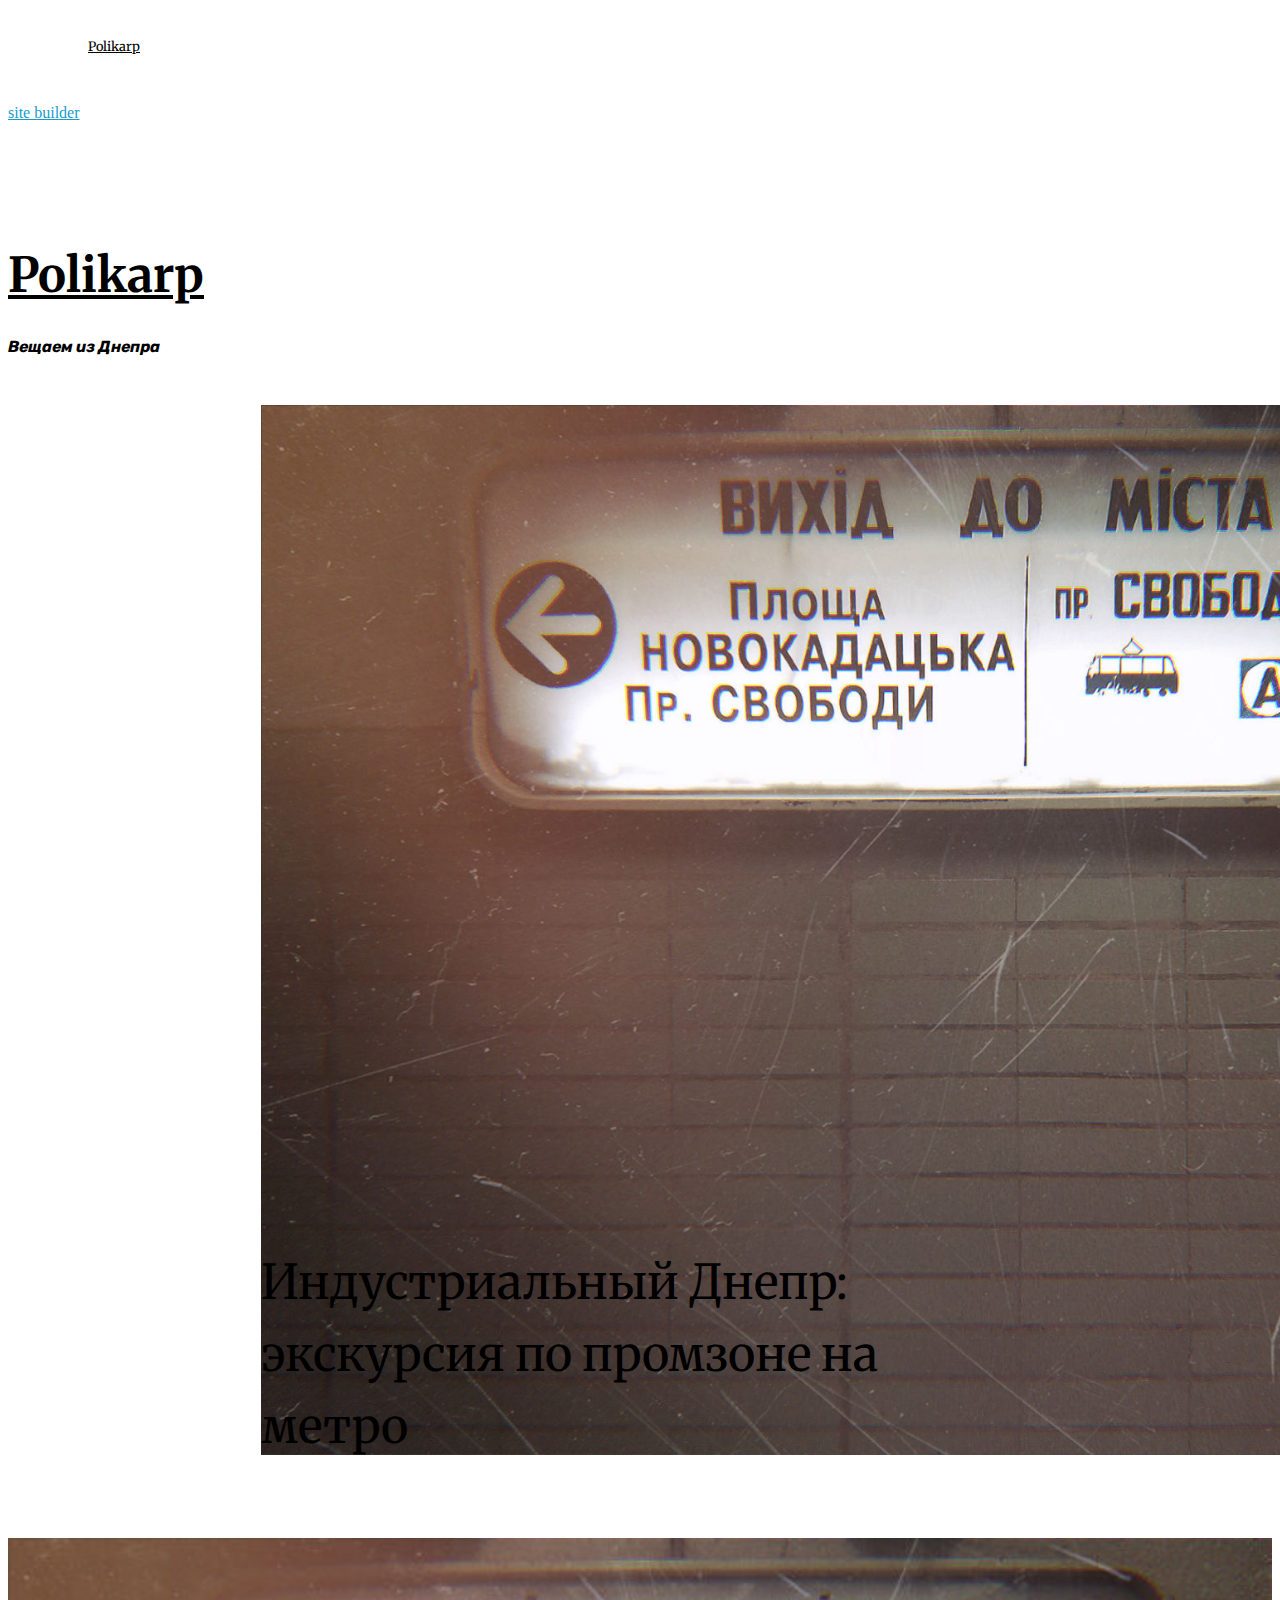
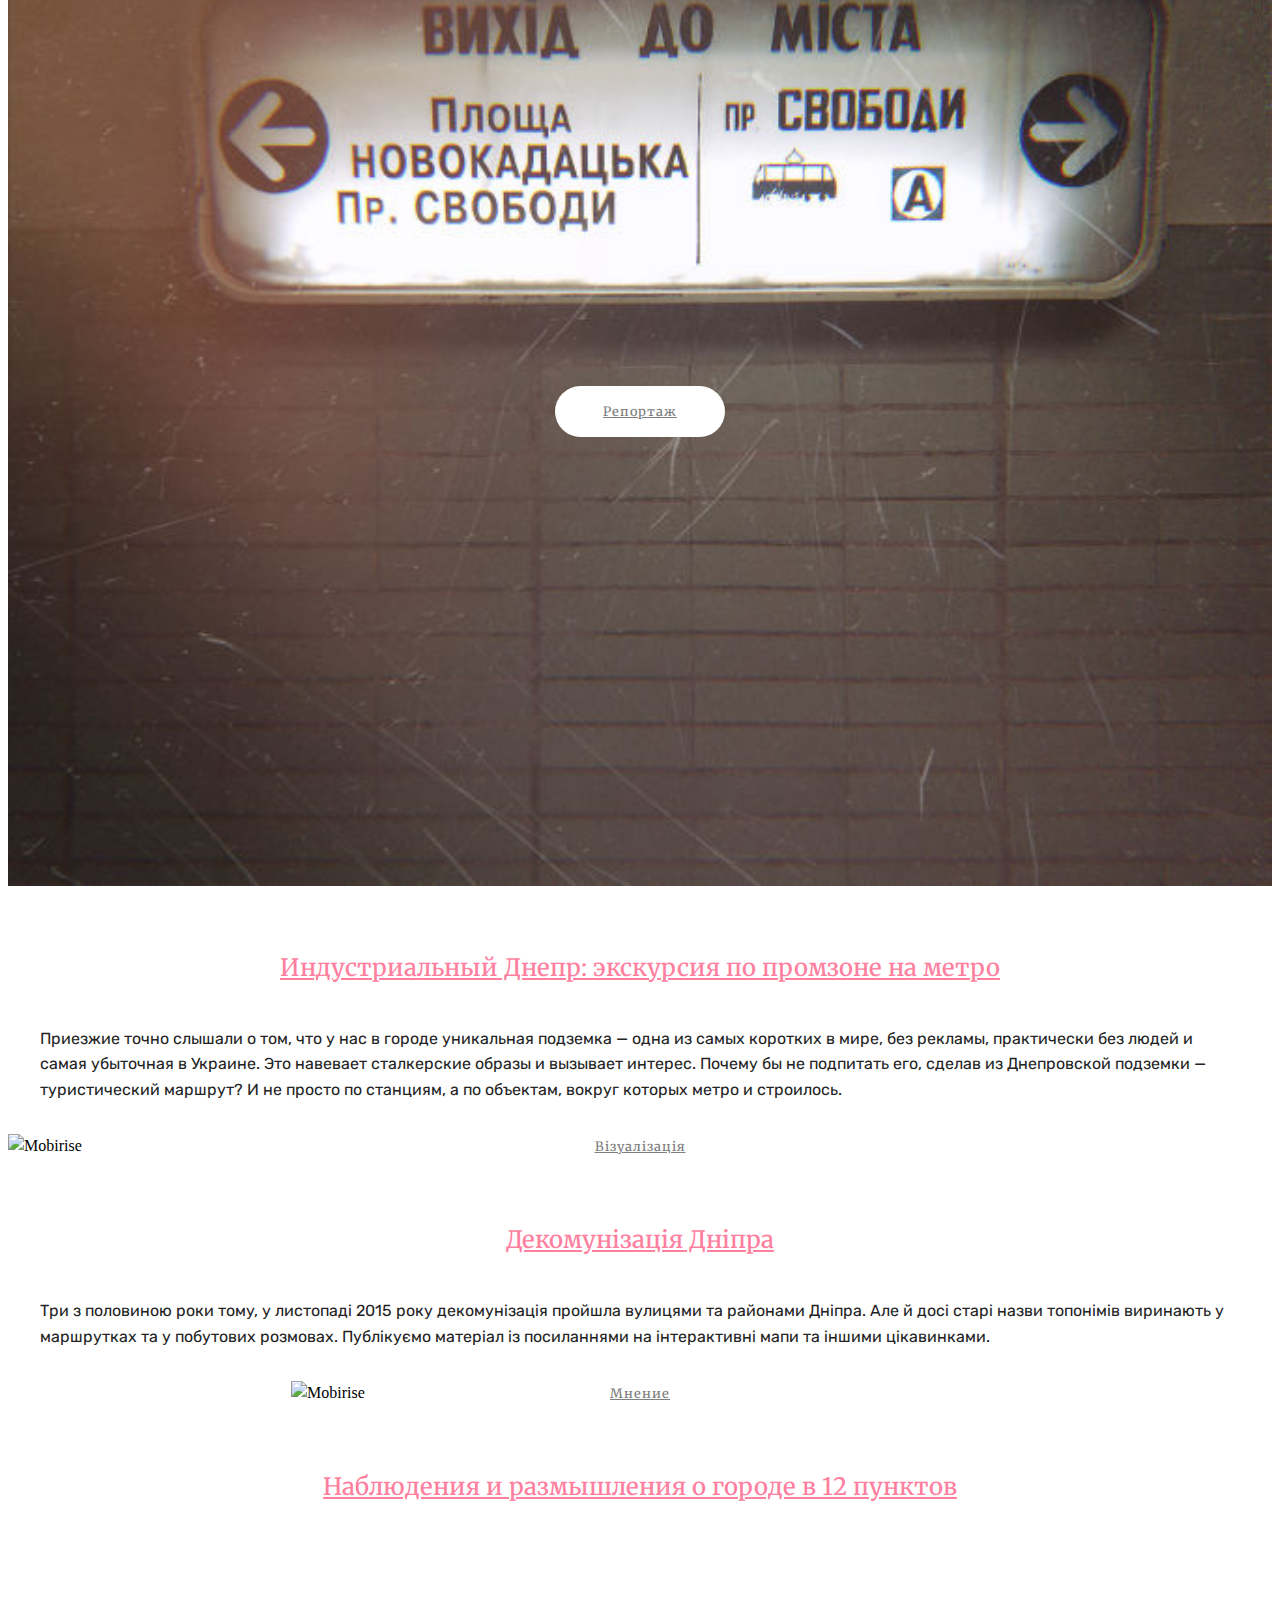
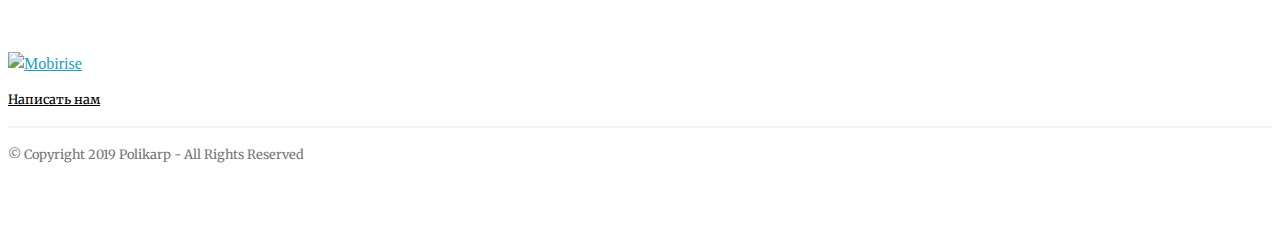
==== commit 405209ec: "1" ====
--- a/index.html
+++ b/index.html
@@ -52,7 +52,7 @@
     </nav>
 </section>
 
-<section class="engine"><a href="https://mobirise.info">Mobirise</a></section><section class="header1 cid-rpxfsJzR4i" id="header16-6">
+<section class="engine"><a href="https://mobirise.info/c">site builder</a></section><section class="header1 cid-rpxfsJzR4i" id="header16-6">
 
     
 
@@ -119,7 +119,7 @@
                         <h4 class="card-title mbr-fonts-style display-2"><a href="dekomunizatsiya-dnipra.html" class="text-secondary">
                             Декомунізація Дніпра</a></h4>
                         <p class="mbr-text mbr-fonts-style display-7">
-                           Три з половиною роки тому, у листопаді 2015 року декомунізація пройшла вулицями та районами Дніпра. Але й досі старі назви топонімів виринають у маршрутках та у побутових розмовах. 
+                           Три з половиною роки тому, у листопаді 2015 року декомунізація пройшла вулицями та районами Дніпра. Але й досі старі назви топонімів виринають у маршрутках та у побутових розмовах. Публікуємо матеріал із посиланнями на інтерактивні мапи та іншими цікавинками. 
                         </p>
                     </div>
                 </div>
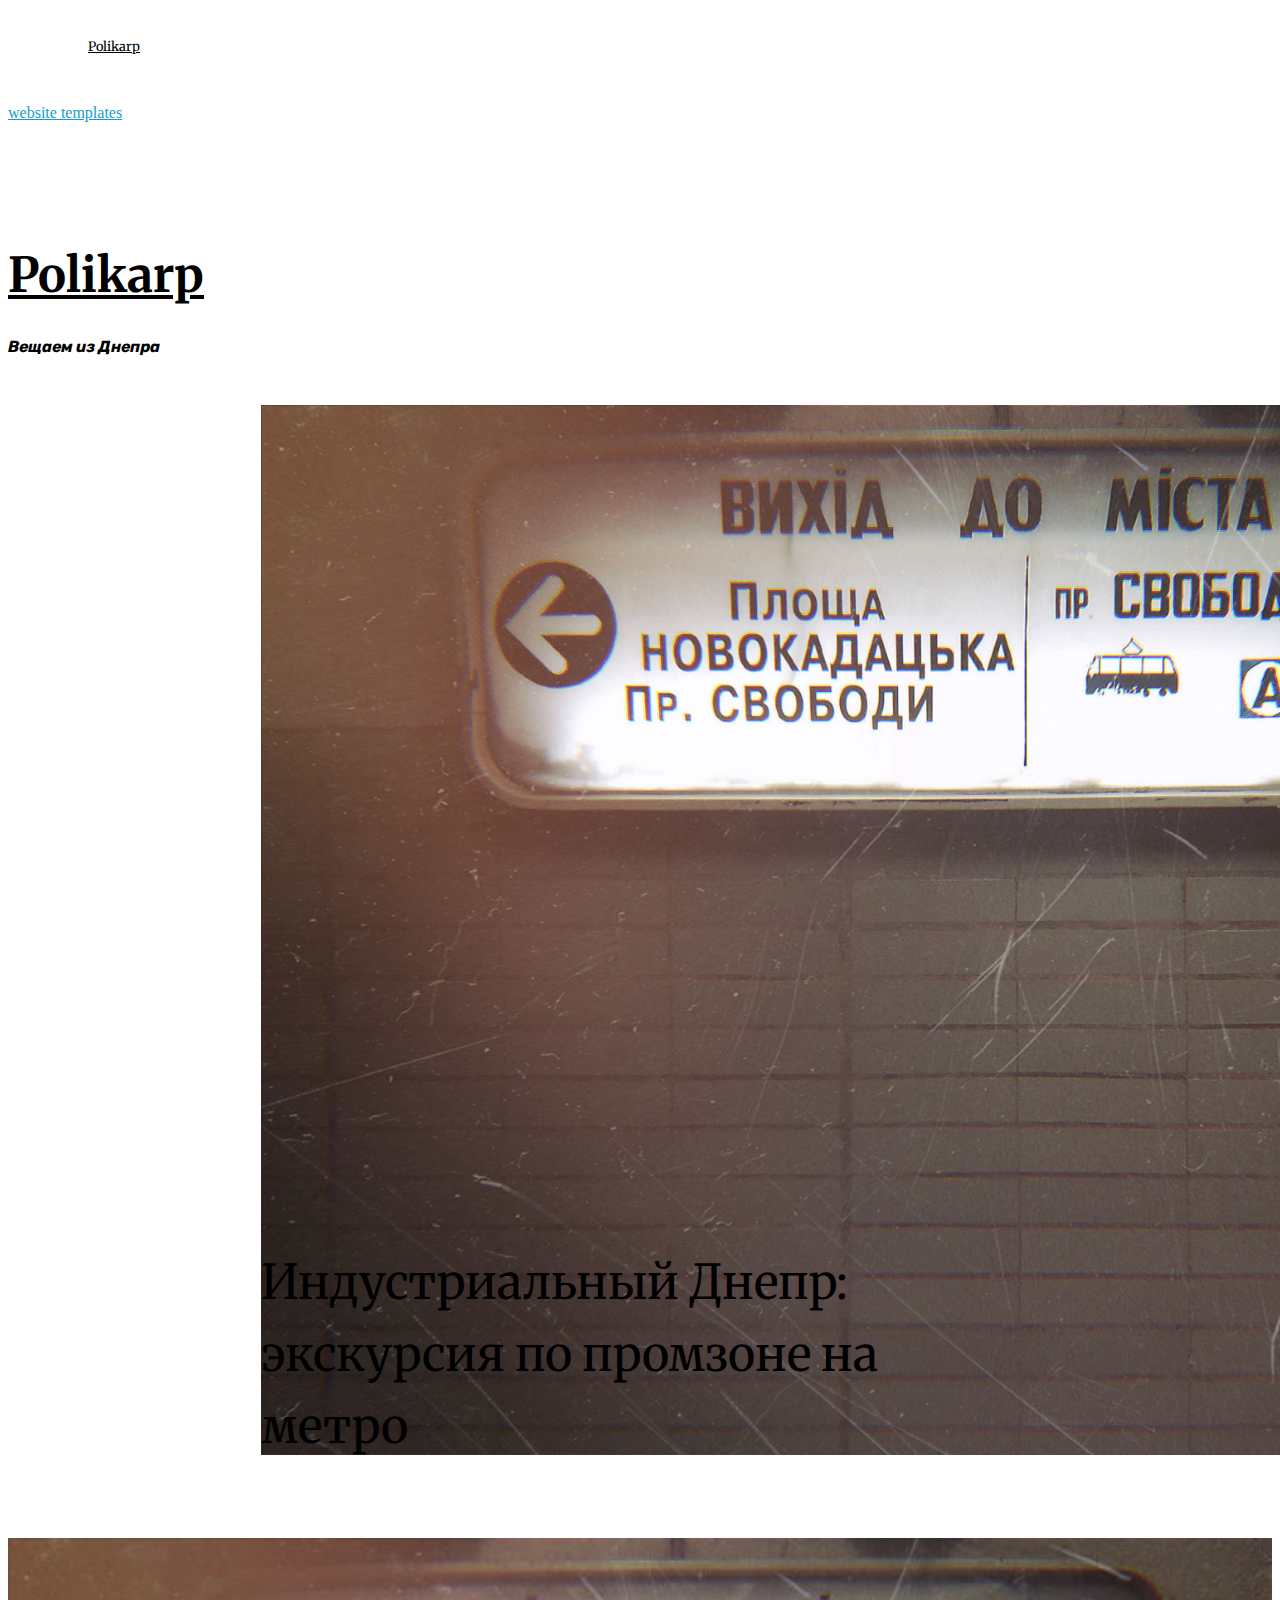
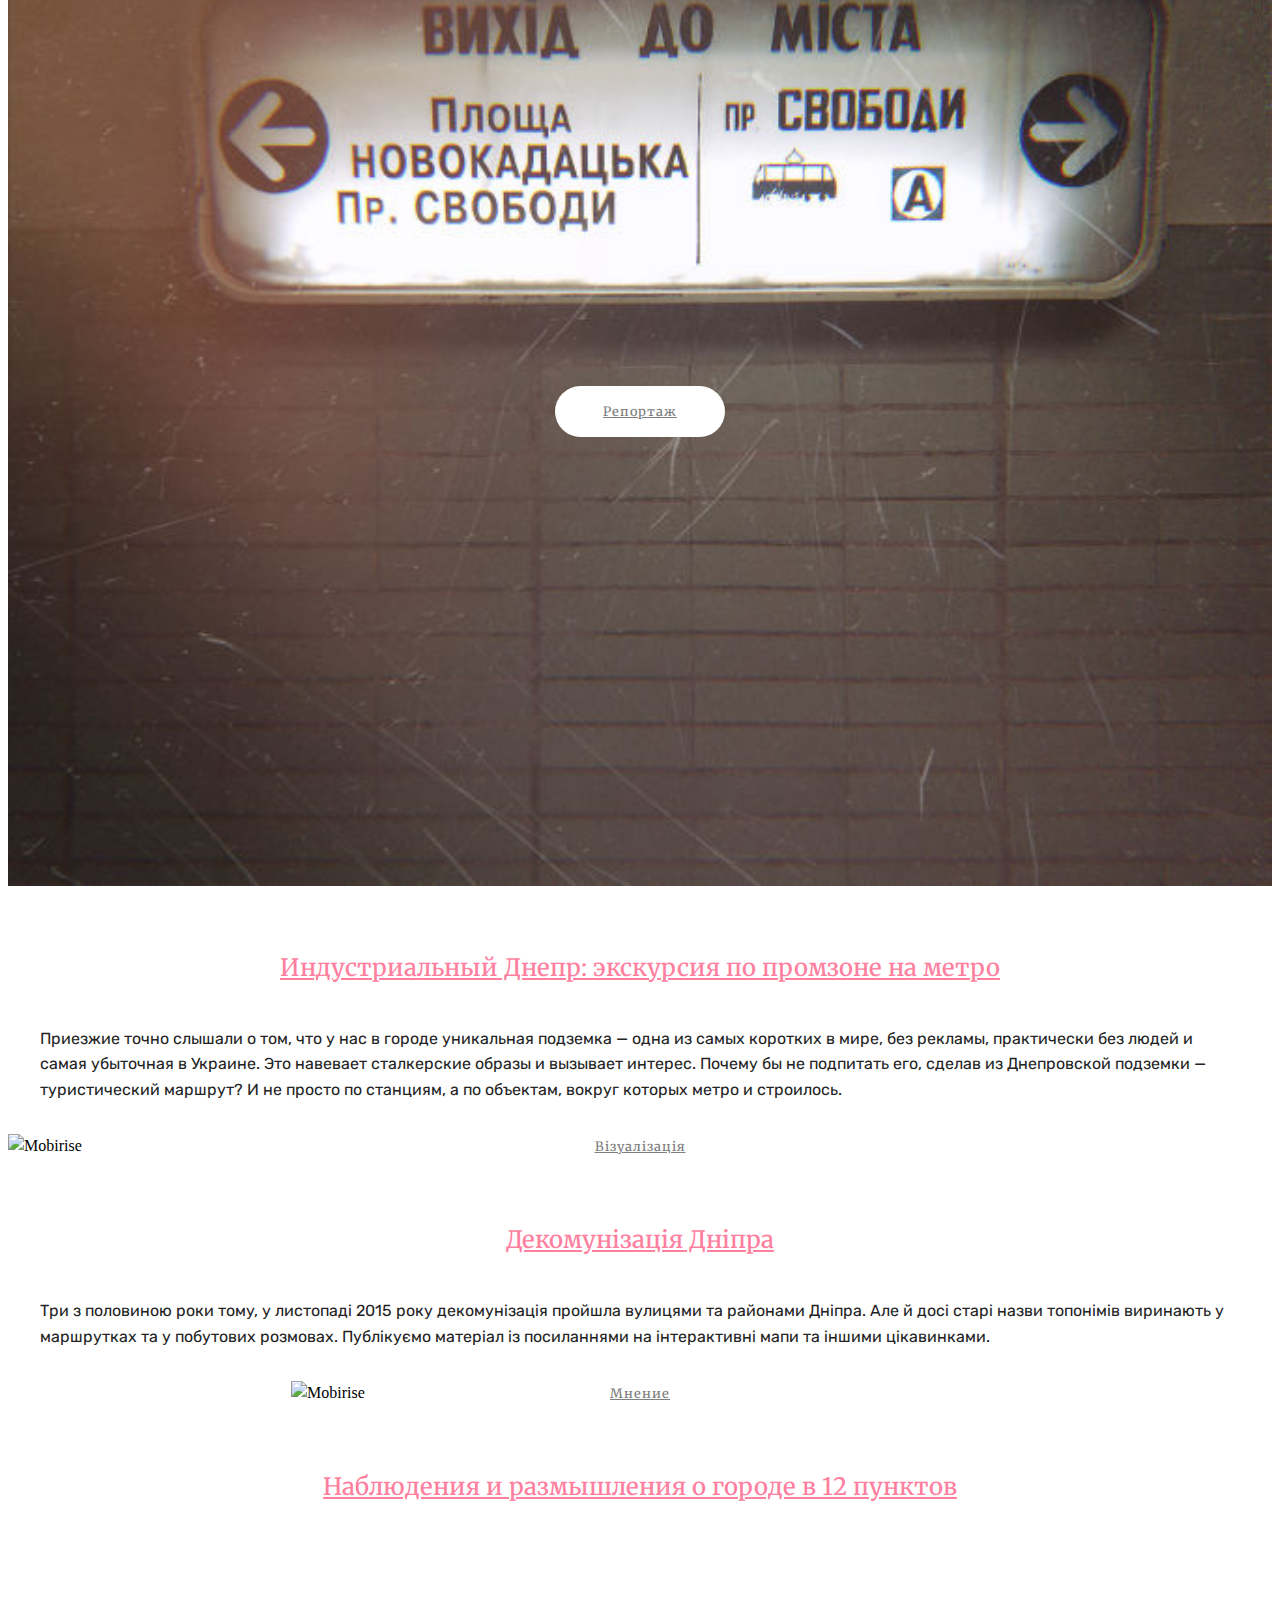
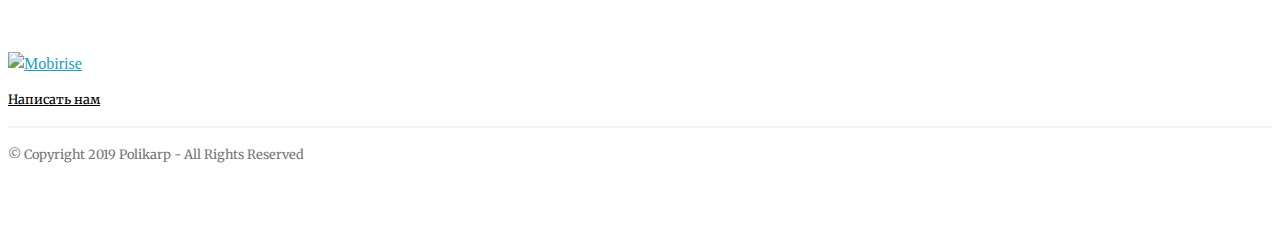
==== commit ede95774: "к" ====
--- a/index.html
+++ b/index.html
@@ -24,6 +24,21 @@
   
 </head>
 <body>
+
+<!-- Google Analytics -->
+<!-- Global site tag (gtag.js) - Google Analytics -->
+<script async src="https://www.googletagmanager.com/gtag/js?id=UA-139668486-1"></script>
+<script>
+  window.dataLayer = window.dataLayer || [];
+  function gtag(){dataLayer.push(arguments);}
+  gtag('js', new Date());
+
+  gtag('config', 'UA-139668486-1');
+</script>
+
+<!-- /Google Analytics -->
+
+
   <section class="menu cid-rpxfEzwFyS" once="menu" id="menu2-7">
 
     
@@ -45,14 +60,14 @@
         </div>
         <div class="collapse navbar-collapse" id="navbarSupportedContent">
             <ul class="navbar-nav nav-dropdown nav-right" data-app-modern-menu="true"><li class="nav-item">
-                    <a class="nav-link link text-black display-4" href="https://t.me/timesnewroman14" target="_blank"></a>
+                    <a class="nav-link link text-black display-4" href="index.html"></a>
                 </li></ul>
             
         </div>
     </nav>
 </section>
 
-<section class="engine"><a href="https://mobirise.info/c">site builder</a></section><section class="header1 cid-rpxfsJzR4i" id="header16-6">
+<section class="engine"><a href="https://mobirise.info/j">website templates</a></section><section class="header1 cid-rpxfsJzR4i" id="header16-6">
 
     
 
--- a/assets/mobirise/css/mbr-additional.css
+++ b/assets/mobirise/css/mbr-additional.css
@@ -1986,6 +1986,406 @@
     justify-content: center;
   }
 }
+.cid-rpHBQQWkY8 .navbar {
+  background: #ffffff;
+  transition: none;
+  min-height: 77px;
+  padding: .5rem 0;
+}
+.cid-rpHBQQWkY8 .navbar-dropdown.bg-color.transparent.opened {
+  background: #ffffff;
+}
+.cid-rpHBQQWkY8 a {
+  font-style: normal;
+}
+.cid-rpHBQQWkY8 .nav-item span {
+  padding-right: 0.4em;
+  line-height: 0.5em;
+  vertical-align: text-bottom;
+  position: relative;
+  text-decoration: none;
+}
+.cid-rpHBQQWkY8 .nav-item a {
+  display: -webkit-flex;
+  align-items: center;
+  justify-content: center;
+  padding: 0.7rem 0 !important;
+  margin: 0rem .65rem !important;
+  -webkit-align-items: center;
+  -webkit-justify-content: center;
+}
+.cid-rpHBQQWkY8 .nav-item:focus,
+.cid-rpHBQQWkY8 .nav-link:focus {
+  outline: none;
+}
+.cid-rpHBQQWkY8 .btn {
+  padding: 0.4rem 1.5rem;
+  display: -webkit-inline-flex;
+  align-items: center;
+  -webkit-align-items: center;
+}
+.cid-rpHBQQWkY8 .btn .mbr-iconfont {
+  font-size: 1.6rem;
+}
+.cid-rpHBQQWkY8 .menu-logo {
+  margin-right: auto;
+}
+.cid-rpHBQQWkY8 .menu-logo .navbar-brand {
+  display: flex;
+  margin-left: 5rem;
+  padding: 0;
+  transition: padding .2s;
+  min-height: 3.8rem;
+  -webkit-align-items: center;
+  align-items: center;
+}
+.cid-rpHBQQWkY8 .menu-logo .navbar-brand .navbar-caption-wrap {
+  display: flex;
+  -webkit-align-items: center;
+  align-items: center;
+  word-break: break-word;
+  min-width: 7rem;
+  margin: .3rem 0;
+}
+.cid-rpHBQQWkY8 .menu-logo .navbar-brand .navbar-caption-wrap .navbar-caption {
+  line-height: 1.2rem !important;
+  padding-right: 2rem;
+}
+.cid-rpHBQQWkY8 .menu-logo .navbar-brand .navbar-logo {
+  font-size: 4rem;
+  transition: font-size 0.25s;
+}
+.cid-rpHBQQWkY8 .menu-logo .navbar-brand .navbar-logo img {
+  display: flex;
+}
+.cid-rpHBQQWkY8 .menu-logo .navbar-brand .navbar-logo .mbr-iconfont {
+  transition: font-size 0.25s;
+}
+.cid-rpHBQQWkY8 .menu-logo .navbar-brand .navbar-logo a {
+  display: inline-flex;
+}
+.cid-rpHBQQWkY8 .navbar-toggleable-sm .navbar-collapse {
+  justify-content: flex-end;
+  -webkit-justify-content: flex-end;
+  padding-right: 5rem;
+  width: auto;
+}
+.cid-rpHBQQWkY8 .navbar-toggleable-sm .navbar-collapse .navbar-nav {
+  flex-wrap: wrap;
+  -webkit-flex-wrap: wrap;
+  padding-left: 0;
+}
+.cid-rpHBQQWkY8 .navbar-toggleable-sm .navbar-collapse .navbar-nav .nav-item {
+  -webkit-align-self: center;
+  align-self: center;
+}
+.cid-rpHBQQWkY8 .navbar-toggleable-sm .navbar-collapse .navbar-buttons {
+  padding-left: 0;
+  padding-bottom: 0;
+}
+.cid-rpHBQQWkY8 .dropdown .dropdown-menu {
+  background: #ffffff;
+  display: none;
+  position: absolute;
+  min-width: 5rem;
+  padding-top: 1.4rem;
+  padding-bottom: 1.4rem;
+  text-align: left;
+}
+.cid-rpHBQQWkY8 .dropdown .dropdown-menu .dropdown-item {
+  width: auto;
+  padding: 0.235em 1.5385em 0.235em 1.5385em !important;
+}
+.cid-rpHBQQWkY8 .dropdown .dropdown-menu .dropdown-item::after {
+  right: 0.5rem;
+}
+.cid-rpHBQQWkY8 .dropdown .dropdown-menu .dropdown-submenu {
+  margin: 0;
+}
+.cid-rpHBQQWkY8 .dropdown.open > .dropdown-menu {
+  display: block;
+}
+.cid-rpHBQQWkY8 .navbar-toggleable-sm.opened:after {
+  position: absolute;
+  width: 100vw;
+  height: 100vh;
+  content: '';
+  background-color: rgba(0, 0, 0, 0.1);
+  left: 0;
+  bottom: 0;
+  transform: translateY(100%);
+  -webkit-transform: translateY(100%);
+  z-index: 1000;
+}
+.cid-rpHBQQWkY8 .navbar.navbar-short {
+  min-height: 60px;
+  transition: all .2s;
+}
+.cid-rpHBQQWkY8 .navbar.navbar-short .navbar-toggler-right {
+  top: 20px;
+}
+.cid-rpHBQQWkY8 .navbar.navbar-short .navbar-logo a {
+  font-size: 2.5rem !important;
+  line-height: 2.5rem;
+  transition: font-size 0.25s;
+}
+.cid-rpHBQQWkY8 .navbar.navbar-short .navbar-logo a .mbr-iconfont {
+  font-size: 2.5rem !important;
+}
+.cid-rpHBQQWkY8 .navbar.navbar-short .navbar-logo a img {
+  height: 3rem !important;
+}
+.cid-rpHBQQWkY8 .navbar.navbar-short .navbar-brand {
+  min-height: 3rem;
+}
+.cid-rpHBQQWkY8 button.navbar-toggler {
+  width: 31px;
+  height: 18px;
+  cursor: pointer;
+  transition: all .2s;
+  top: 1.5rem;
+  right: 1rem;
+}
+.cid-rpHBQQWkY8 button.navbar-toggler:focus {
+  outline: none;
+}
+.cid-rpHBQQWkY8 button.navbar-toggler .hamburger span {
+  position: absolute;
+  right: 0;
+  width: 30px;
+  height: 2px;
+  border-right: 5px;
+  background-color: #333333;
+}
+.cid-rpHBQQWkY8 button.navbar-toggler .hamburger span:nth-child(1) {
+  top: 0;
+  transition: all .2s;
+}
+.cid-rpHBQQWkY8 button.navbar-toggler .hamburger span:nth-child(2) {
+  top: 8px;
+  transition: all .15s;
+}
+.cid-rpHBQQWkY8 button.navbar-toggler .hamburger span:nth-child(3) {
+  top: 8px;
+  transition: all .15s;
+}
+.cid-rpHBQQWkY8 button.navbar-toggler .hamburger span:nth-child(4) {
+  top: 16px;
+  transition: all .2s;
+}
+.cid-rpHBQQWkY8 nav.opened .hamburger span:nth-child(1) {
+  top: 8px;
+  width: 0;
+  opacity: 0;
+  right: 50%;
+  transition: all .2s;
+}
+.cid-rpHBQQWkY8 nav.opened .hamburger span:nth-child(2) {
+  -webkit-transform: rotate(45deg);
+  transform: rotate(45deg);
+  transition: all .25s;
+}
+.cid-rpHBQQWkY8 nav.opened .hamburger span:nth-child(3) {
+  -webkit-transform: rotate(-45deg);
+  transform: rotate(-45deg);
+  transition: all .25s;
+}
+.cid-rpHBQQWkY8 nav.opened .hamburger span:nth-child(4) {
+  top: 8px;
+  width: 0;
+  opacity: 0;
+  right: 50%;
+  transition: all .2s;
+}
+.cid-rpHBQQWkY8 .collapsed.navbar-expand {
+  flex-direction: column;
+  -webkit-flex-direction: column;
+}
+.cid-rpHBQQWkY8 .collapsed .btn {
+  display: -webkit-flex;
+}
+.cid-rpHBQQWkY8 .collapsed .navbar-collapse {
+  display: none !important;
+  padding-right: 0 !important;
+}
+.cid-rpHBQQWkY8 .collapsed .navbar-collapse.collapsing,
+.cid-rpHBQQWkY8 .collapsed .navbar-collapse.show {
+  display: block !important;
+}
+.cid-rpHBQQWkY8 .collapsed .navbar-collapse.collapsing .navbar-nav,
+.cid-rpHBQQWkY8 .collapsed .navbar-collapse.show .navbar-nav {
+  display: block;
+  text-align: center;
+}
+.cid-rpHBQQWkY8 .collapsed .navbar-collapse.collapsing .navbar-nav .nav-item,
+.cid-rpHBQQWkY8 .collapsed .navbar-collapse.show .navbar-nav .nav-item {
+  clear: both;
+}
+.cid-rpHBQQWkY8 .collapsed .navbar-collapse.collapsing .navbar-nav .nav-item:last-child,
+.cid-rpHBQQWkY8 .collapsed .navbar-collapse.show .navbar-nav .nav-item:last-child {
+  margin-bottom: 1rem;
+}
+.cid-rpHBQQWkY8 .collapsed .navbar-collapse.collapsing .navbar-buttons,
+.cid-rpHBQQWkY8 .collapsed .navbar-collapse.show .navbar-buttons {
+  text-align: center;
+}
+.cid-rpHBQQWkY8 .collapsed .navbar-collapse.collapsing .navbar-buttons:last-child,
+.cid-rpHBQQWkY8 .collapsed .navbar-collapse.show .navbar-buttons:last-child {
+  margin-bottom: 1rem;
+}
+.cid-rpHBQQWkY8 .collapsed button.navbar-toggler {
+  display: block;
+}
+.cid-rpHBQQWkY8 .collapsed .navbar-brand {
+  margin-left: 1rem !important;
+}
+.cid-rpHBQQWkY8 .collapsed .navbar-toggleable-sm {
+  flex-direction: column;
+  -webkit-flex-direction: column;
+}
+.cid-rpHBQQWkY8 .collapsed .dropdown .dropdown-menu {
+  width: 100%;
+  text-align: center;
+  position: relative;
+  opacity: 0;
+  display: block;
+  height: 0;
+  visibility: hidden;
+  padding: 0;
+  transition-duration: .5s;
+  transition-property: opacity,padding,height;
+}
+.cid-rpHBQQWkY8 .collapsed .dropdown.open > .dropdown-menu {
+  position: relative;
+  opacity: 1;
+  height: auto;
+  padding: 1.4rem 0;
+  visibility: visible;
+}
+.cid-rpHBQQWkY8 .collapsed .dropdown .dropdown-submenu {
+  left: 0;
+  text-align: center;
+  width: 100%;
+}
+.cid-rpHBQQWkY8 .collapsed .dropdown .dropdown-toggle[data-toggle="dropdown-submenu"]::after {
+  margin-top: 0;
+  position: inherit;
+  right: 0;
+  top: 50%;
+  display: inline-block;
+  width: 0;
+  height: 0;
+  margin-left: .3em;
+  vertical-align: middle;
+  content: "";
+  border-top: .30em solid;
+  border-right: .30em solid transparent;
+  border-left: .30em solid transparent;
+}
+@media (max-width: 991px) {
+  .cid-rpHBQQWkY8.navbar-expand {
+    flex-direction: column;
+    -webkit-flex-direction: column;
+  }
+  .cid-rpHBQQWkY8 img {
+    height: 3.8rem !important;
+  }
+  .cid-rpHBQQWkY8 .btn {
+    display: -webkit-flex;
+  }
+  .cid-rpHBQQWkY8 button.navbar-toggler {
+    display: block;
+  }
+  .cid-rpHBQQWkY8 .navbar-brand {
+    margin-left: 1rem !important;
+  }
+  .cid-rpHBQQWkY8 .navbar-toggleable-sm {
+    flex-direction: column;
+    -webkit-flex-direction: column;
+  }
+  .cid-rpHBQQWkY8 .navbar-collapse {
+    display: none !important;
+    padding-right: 0 !important;
+  }
+  .cid-rpHBQQWkY8 .navbar-collapse.collapsing,
+  .cid-rpHBQQWkY8 .navbar-collapse.show {
+    display: block !important;
+  }
+  .cid-rpHBQQWkY8 .navbar-collapse.collapsing .navbar-nav,
+  .cid-rpHBQQWkY8 .navbar-collapse.show .navbar-nav {
+    display: block;
+    text-align: center;
+  }
+  .cid-rpHBQQWkY8 .navbar-collapse.collapsing .navbar-nav .nav-item,
+  .cid-rpHBQQWkY8 .navbar-collapse.show .navbar-nav .nav-item {
+    clear: both;
+  }
+  .cid-rpHBQQWkY8 .navbar-collapse.collapsing .navbar-nav .nav-item:last-child,
+  .cid-rpHBQQWkY8 .navbar-collapse.show .navbar-nav .nav-item:last-child {
+    margin-bottom: 1rem;
+  }
+  .cid-rpHBQQWkY8 .navbar-collapse.collapsing .navbar-buttons,
+  .cid-rpHBQQWkY8 .navbar-collapse.show .navbar-buttons {
+    text-align: center;
+  }
+  .cid-rpHBQQWkY8 .navbar-collapse.collapsing .navbar-buttons:last-child,
+  .cid-rpHBQQWkY8 .navbar-collapse.show .navbar-buttons:last-child {
+    margin-bottom: 1rem;
+  }
+  .cid-rpHBQQWkY8 .dropdown .dropdown-menu {
+    width: 100%;
+    text-align: center;
+    position: relative;
+    opacity: 0;
+    display: block;
+    height: 0;
+    visibility: hidden;
+    padding: 0;
+    transition-duration: .5s;
+    transition-property: opacity,padding,height;
+  }
+  .cid-rpHBQQWkY8 .dropdown.open > .dropdown-menu {
+    position: relative;
+    opacity: 1;
+    height: auto;
+    padding: 1.4rem 0;
+    visibility: visible;
+  }
+  .cid-rpHBQQWkY8 .dropdown .dropdown-submenu {
+    left: 0;
+    text-align: center;
+    width: 100%;
+  }
+  .cid-rpHBQQWkY8 .dropdown .dropdown-toggle[data-toggle="dropdown-submenu"]::after {
+    margin-top: 0;
+    position: inherit;
+    right: 0;
+    top: 50%;
+    display: inline-block;
+    width: 0;
+    height: 0;
+    margin-left: .3em;
+    vertical-align: middle;
+    content: "";
+    border-top: .30em solid;
+    border-right: .30em solid transparent;
+    border-left: .30em solid transparent;
+  }
+}
+@media (min-width: 767px) {
+  .cid-rpHBQQWkY8 .menu-logo {
+    flex-shrink: 0;
+    -webkit-flex-shrink: 0;
+  }
+}
+.cid-rpHBQQWkY8 .navbar-collapse {
+  flex-basis: auto;
+  -webkit-flex-basis: auto;
+}
+.cid-rpHBQQWkY8 .nav-link:hover,
+.cid-rpHBQQWkY8 .dropdown-item:hover {
+  color: #767676 !important;
+}
 .cid-roY6Wh469G {
   padding-top: 75px;
   padding-bottom: 15px;
@@ -3994,7 +4394,7 @@
 .cid-rpsa1QC8qR {
   background: #ffffff;
   padding-top: 60px;
-  padding-bottom: 15px;
+  padding-bottom: 30px;
 }
 .cid-rpsa1QC8qR .image-block {
   margin: auto;
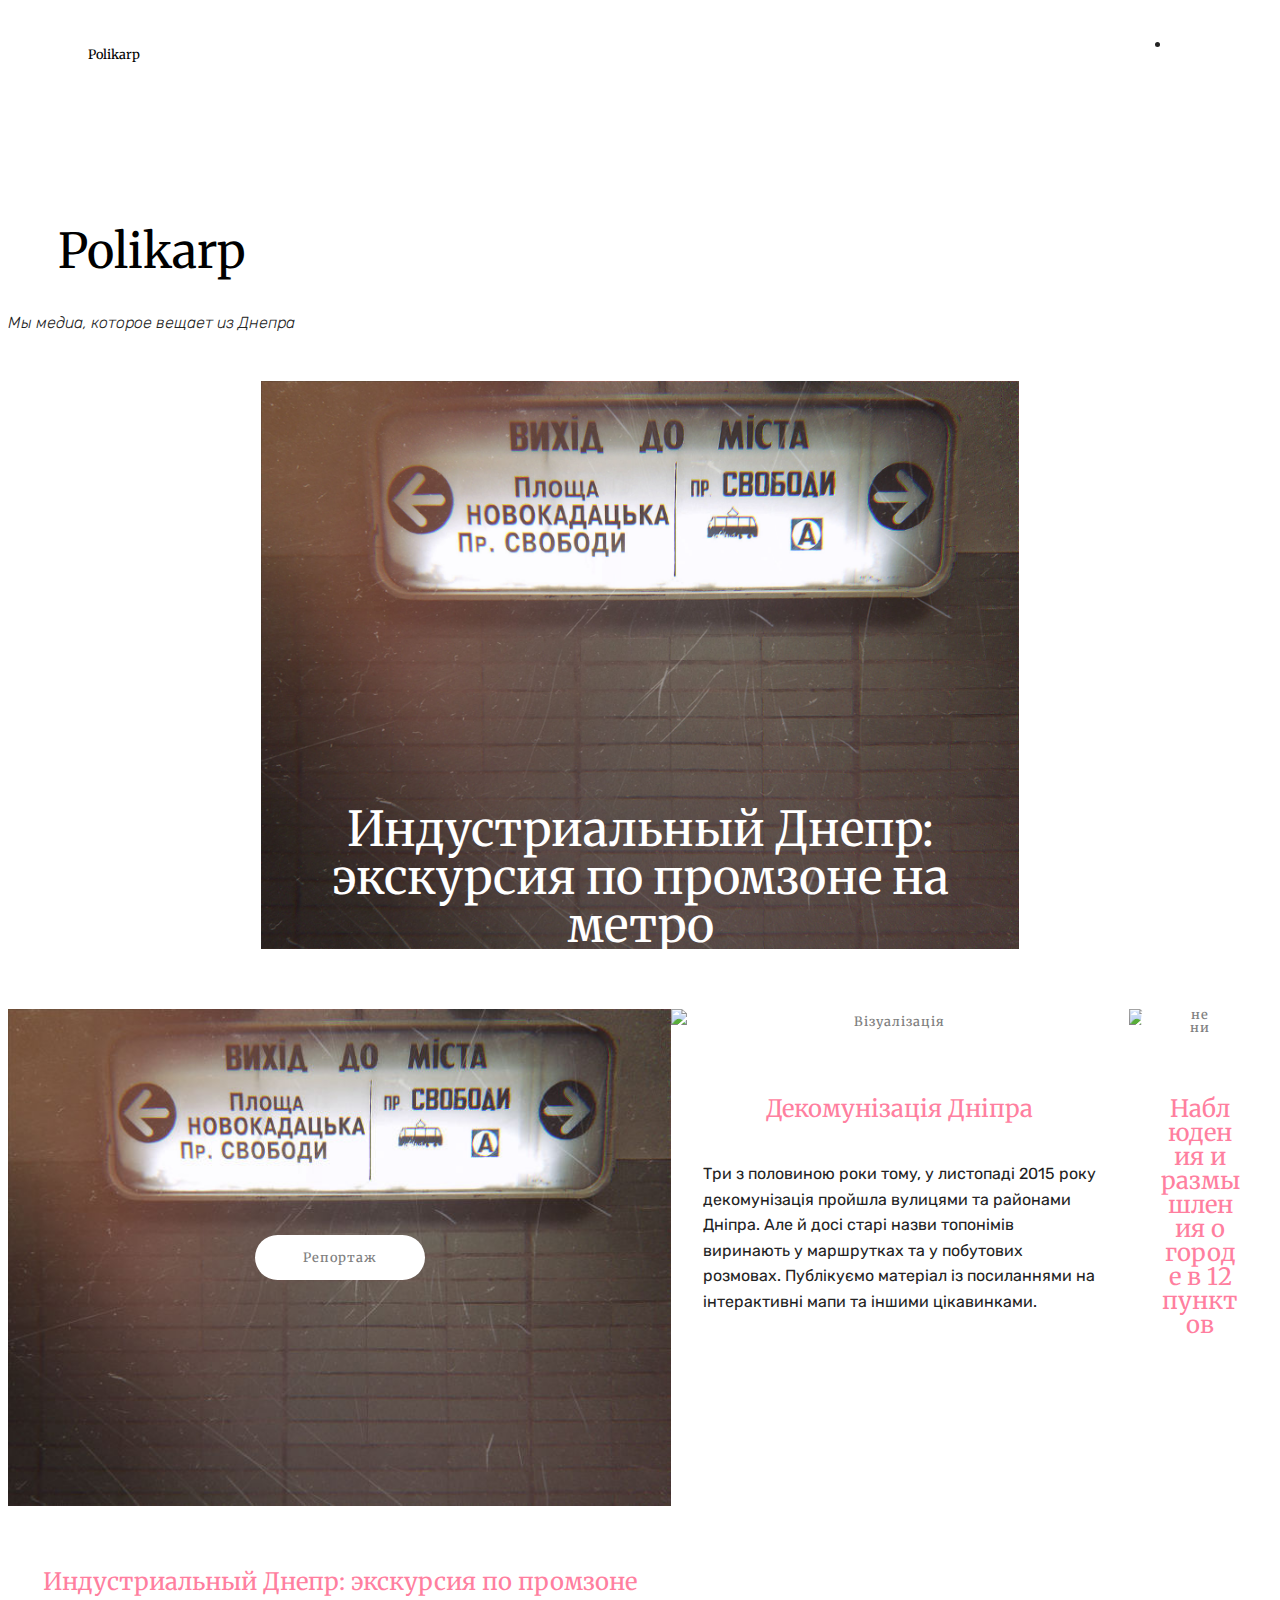
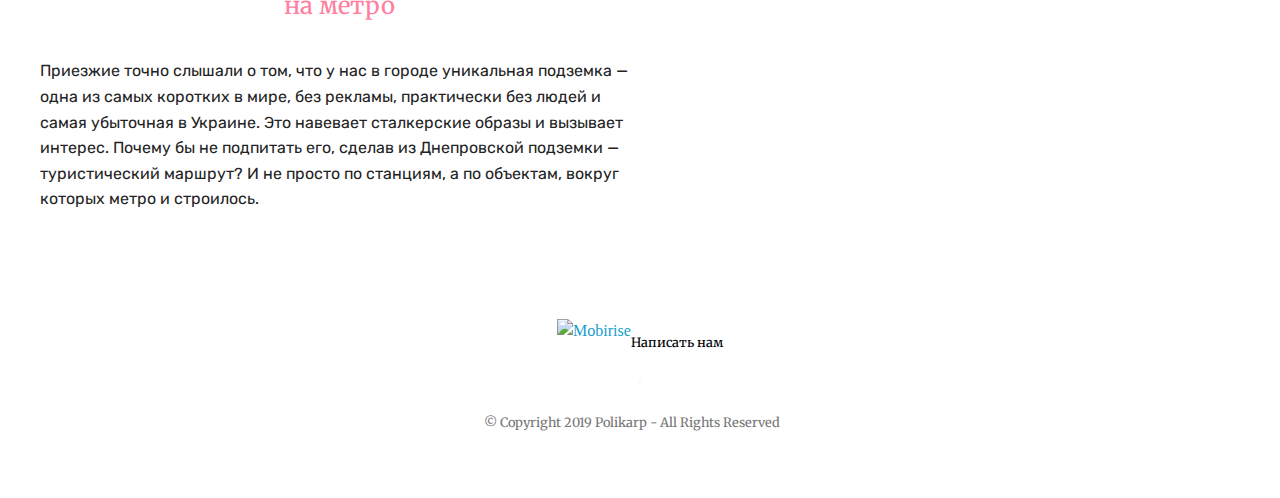
==== commit 725ca9c5: "1" ====
--- a/index.html
+++ b/index.html
@@ -1,10 +1,10 @@
 <!DOCTYPE html>
 <html  >
 <head>
-  <!-- Site made with Mobirise Website Builder v4.9.6, https://mobirise.com -->
+  <!-- Site made with Mobirise Website Builder v4.10.0, https://mobirise.com -->
   <meta charset="UTF-8">
   <meta http-equiv="X-UA-Compatible" content="IE=edge">
-  <meta name="generator" content="Mobirise v4.9.6, mobirise.com">
+  <meta name="generator" content="Mobirise v4.10.0, mobirise.com">
   <meta name="viewport" content="width=device-width, initial-scale=1, minimum-scale=1">
   <link rel="shortcut icon" href="assets/images/koinobori.png" type="image/x-icon">
   <meta name="description" content="">
@@ -67,7 +67,7 @@
     </nav>
 </section>
 
-<section class="engine"><a href="https://mobirise.info/j">website templates</a></section><section class="header1 cid-rpxfsJzR4i" id="header16-6">
+<section class="engine"><a href="https://mobirise.info/a">online site builder</a></section><section class="header1 cid-rpxfsJzR4i" id="header16-6">
 
     
 
@@ -77,7 +77,7 @@
         <div class="row justify-content-md-center">
             <div class="col-md-10 align-center">
                 <h1 class="mbr-section-title mbr-bold pb-3 mbr-fonts-style display-1"><a href="index.html" class="text-black">Polikarp</a></h1>
-                <h3 class="mbr-section-subtitle mbr-light pb-3 mbr-fonts-style display-7"><em>Вещаем из Днепра</em></h3>
+                <h3 class="mbr-section-subtitle mbr-light pb-3 mbr-fonts-style display-7"><em>Мы медиа, которое вещает из Днепра</em></h3>
                 
                 
             </div>
@@ -94,7 +94,7 @@
         <div class="image-block" style="width: 64%;">
             <a href="ekskursiya-po-promzone-na-metro.html"><img src="assets/images/kujicam-2019-05-04-00-48-11-developed-1688x1266.jpg" width="1400" alt="Mobirise" title=""></a>
             <figcaption class="mbr-figure-caption mbr-figure-caption-over">
-                <div class="container pb-5 mbr-white align-center mbr-fonts-style display-1">Индустриальный Днепр: экскурсия по промзоне на метро</div>
+                <div class="container pb-5 mbr-white align-center mbr-fonts-style display-1"><a href="ekskursiya-po-promzone-na-metro.html" class="text-white">Индустриальный Днепр: экскурсия по промзоне на метро</a></div>
             </figcaption>
         </div>
     </figure>
@@ -175,7 +175,7 @@
                 </div>
             </div>
             <div class="col-md-9">
-                <p class="mbr-text align-right links mbr-fonts-style display-4"><a href="https://t.me/timesnewroman14" target="_blank" class="text-black">Написать нам</a></p>
+                <p class="mbr-text align-right links mbr-fonts-style display-4"><a href="mailto:polikarp.iz.dnipra@gmail.com" class="text-black">Написать нам</a></p>
             </div>
         </div>
         <div class="footer-lower">
--- a/assets/theme/css/style.css
+++ b/assets/theme/css/style.css
@@ -0,0 +1,637 @@
+/*!
+ * Mobirise v4 theme (https://mobirise.com/)
+ * Copyright 2017 Mobirise
+ */
+section {
+  background-color: #eeeeee;
+}
+
+section,
+.container,
+.container-fluid {
+  position: relative;
+  word-wrap: break-word;
+}
+
+a.mbr-iconfont:hover {
+  text-decoration: none;
+}
+
+.article .lead p, .article .lead ul, .article .lead ol, .article .lead pre, .article .lead blockquote {
+  margin-bottom: 0;
+}
+
+a {
+  font-style: normal;
+  font-weight: 400;
+  cursor: pointer;
+}
+
+a, a:hover {
+  text-decoration: none;
+}
+
+figure {
+  margin-bottom: 0;
+}
+
+body {
+  color: #232323;
+}
+
+h1, h2, h3, h4, h5, h6,
+.h1, .h2, .h3, .h4, .h5, .h6,
+.display-1, .display-2, .display-3, .display-4 {
+  line-height: 1;
+  word-break: break-word;
+  word-wrap: break-word;
+}
+
+b, strong {
+  font-weight: bold;
+}
+
+blockquote {
+  padding: 10px 0 10px 20px;
+  position: relative;
+  border-left: 2px solid;
+  border-color: #ff3366;
+}
+
+input:-webkit-autofill, input:-webkit-autofill:hover, input:-webkit-autofill:focus, input:-webkit-autofill:active {
+  transition-delay: 9999s;
+  transition-property: background-color, color;
+}
+
+textarea[type="hidden"] {
+  display: none;
+}
+
+body {
+  position: relative;
+}
+
+section {
+  background-position: 50% 50%;
+  background-repeat: no-repeat;
+  background-size: cover;
+}
+
+section .mbr-background-video,
+section .mbr-background-video-preview {
+  position: absolute;
+  bottom: 0;
+  left: 0;
+  right: 0;
+  top: 0;
+}
+
+.hidden {
+  visibility: hidden;
+}
+
+.mbr-z-index20 {
+  z-index: 20;
+}
+
+/*! Base colors */
+.mbr-white {
+  color: #ffffff;
+}
+
+.mbr-black {
+  color: #000000;
+}
+
+.mbr-bg-white {
+  background-color: #ffffff;
+}
+
+.mbr-bg-black {
+  background-color: #000000;
+}
+
+/*! Text-aligns */
+.align-left {
+  text-align: left;
+}
+
+.align-center {
+  text-align: center;
+}
+
+.align-right {
+  text-align: right;
+}
+
+@media (max-width: 767px) {
+  .align-left, .align-center, .align-right, .mbr-section-btn, .mbr-section-title {
+    text-align: center;
+  }
+}
+
+/*! Font-weight  */
+.mbr-light {
+  font-weight: 300;
+}
+
+.mbr-regular {
+  font-weight: 400;
+}
+
+.mbr-semibold {
+  font-weight: 500;
+}
+
+.mbr-bold {
+  font-weight: 700;
+}
+
+/*! Media  */
+.media-size-item {
+  -moz-flex: 1 1 auto;
+  -o-flex: 1 1 auto;
+  flex: 1 1 auto;
+}
+
+.media-content {
+  flex-basis: 100%;
+}
+
+.media-container-row {
+  display: flex;
+  flex-direction: row;
+  flex-wrap: wrap;
+  justify-content: center;
+  align-content: center;
+  align-items: start;
+}
+
+.media-container-row .media-size-item {
+  width: 400px;
+}
+
+.media-container-column {
+  display: flex;
+  flex-direction: column;
+  flex-wrap: wrap;
+  justify-content: center;
+  align-content: center;
+  align-items: stretch;
+}
+
+.media-container-column > * {
+  width: 100%;
+}
+
+@media (min-width: 992px) {
+  .media-container-row {
+    flex-wrap: nowrap;
+  }
+}
+
+figure {
+  overflow: hidden;
+}
+
+figure[mbr-media-size] {
+  transition: width 0.1s;
+}
+
+.mbr-figure img, .mbr-figure iframe {
+  display: block;
+  width: 100%;
+}
+
+.card {
+  background-color: transparent;
+  border: none;
+}
+
+.card-img {
+  text-align: center;
+  flex-shrink: 0;
+  -webkit-flex-shrink: 0;
+}
+
+.media {
+  max-width: 100%;
+  margin: 0 auto;
+}
+
+.mbr-figure {
+  -ms-grid-row-align: center;
+  align-self: center;
+}
+
+.media-container > div {
+  max-width: 100%;
+}
+
+.mbr-figure img, .card-img img {
+  width: 100%;
+}
+
+@media (max-width: 991px) {
+  .media-size-item {
+    width: auto !important;
+  }
+  .media {
+    width: auto;
+  }
+  .mbr-figure {
+    width: 100% !important;
+  }
+}
+
+/*! Buttons */
+.mbr-section-btn {
+  margin-left: -.25rem;
+  margin-right: -.25rem;
+  font-size: 0;
+}
+
+nav .mbr-section-btn {
+  margin-left: 0rem;
+  margin-right: 0rem;
+}
+
+/*! Btn icon margin */
+.btn .mbr-iconfont, .btn.btn-sm .mbr-iconfont {
+  cursor: pointer;
+  margin-right: 0.5rem;
+}
+
+.btn.btn-md .mbr-iconfont, .btn.btn-md .mbr-iconfont {
+  margin-right: 0.8rem;
+}
+
+.mbr-regular {
+  font-weight: 400;
+}
+
+.mbr-semibold {
+  font-weight: 500;
+}
+
+.mbr-bold {
+  font-weight: 700;
+}
+
+[type="submit"] {
+  -webkit-appearance: none;
+}
+
+/*! Full-screen */
+.mbr-fullscreen .mbr-overlay {
+  min-height: 100vh;
+}
+
+.mbr-fullscreen {
+  display: flex;
+  display: -moz-flex;
+  display: -ms-flex;
+  display: -o-flex;
+  align-items: center;
+  -webkit-align-items: center;
+  min-height: 100vh;
+  padding-top: 3rem;
+  padding-bottom: 3rem;
+}
+
+/*! Map */
+.map {
+  height: 25rem;
+  position: relative;
+}
+
+.map iframe {
+  width: 100%;
+  height: 100%;
+}
+
+/* Form */
+.form-asterisk {
+  font-family: initial;
+  position: absolute;
+  top: -2px;
+  font-weight: normal;
+}
+
+/*! Scroll to top arrow */
+.mbr-arrow-up {
+  bottom: 25px;
+  right: 90px;
+  position: fixed;
+  text-align: right;
+  z-index: 5000;
+  color: #ffffff;
+  font-size: 32px;
+  transform: rotate(180deg);
+  -webkit-transform: rotate(180deg);
+}
+
+.mbr-arrow-up a {
+  background: rgba(0, 0, 0, 0.2);
+  border-radius: 3px;
+  color: #fff;
+  display: inline-block;
+  height: 60px;
+  width: 60px;
+  outline-style: none !important;
+  position: relative;
+  text-decoration: none;
+  transition: all .3s ease-in-out;
+  cursor: pointer;
+  text-align: center;
+}
+
+.mbr-arrow-up a:hover {
+  background-color: rgba(0, 0, 0, 0.4);
+}
+
+.mbr-arrow-up a i {
+  line-height: 60px;
+}
+
+.mbr-arrow-up-icon {
+  display: block;
+  color: #fff;
+}
+
+.mbr-arrow-up-icon::before {
+  content: "\203a";
+  display: inline-block;
+  font-family: serif;
+  font-size: 32px;
+  line-height: 1;
+  font-style: normal;
+  position: relative;
+  top: 6px;
+  left: -4px;
+  -webkit-transform: rotate(-90deg);
+  transform: rotate(-90deg);
+}
+
+/*! Arrow Down */
+.mbr-arrow {
+  position: absolute;
+  bottom: 45px;
+  left: 50%;
+  width: 60px;
+  height: 60px;
+  cursor: pointer;
+  background-color: rgba(80, 80, 80, 0.5);
+  border-radius: 50%;
+  -webkit-transform: translateX(-50%);
+  transform: translateX(-50%);
+}
+
+.mbr-arrow > a {
+  display: inline-block;
+  text-decoration: none;
+  outline-style: none;
+  -webkit-animation: arrowdown 1.7s ease-in-out infinite;
+  animation: arrowdown 1.7s ease-in-out infinite;
+}
+
+.mbr-arrow > a > i {
+  position: absolute;
+  top: -2px;
+  left: 15px;
+  font-size: 2rem;
+}
+
+@keyframes arrowdown {
+  0% {
+    transform: translateY(0px);
+    -webkit-transform: translateY(0px);
+  }
+  50% {
+    transform: translateY(-5px);
+    -webkit-transform: translateY(-5px);
+  }
+  100% {
+    transform: translateY(0px);
+    -webkit-transform: translateY(0px);
+  }
+}
+
+@-webkit-keyframes arrowdown {
+  0% {
+    transform: translateY(0px);
+    -webkit-transform: translateY(0px);
+  }
+  50% {
+    transform: translateY(-5px);
+    -webkit-transform: translateY(-5px);
+  }
+  100% {
+    transform: translateY(0px);
+    -webkit-transform: translateY(0px);
+  }
+}
+
+@media (max-width: 500px) {
+  .mbr-arrow-up {
+    left: 50%;
+    right: auto;
+    transform: translateX(-50%) rotate(180deg);
+    -webkit-transform: translateX(-50%) rotate(180deg);
+  }
+}
+
+/*Gradients animation*/
+@keyframes gradient-animation {
+  from {
+    background-position: 0% 100%;
+    -webkit-animation-timing-function: ease-in-out;
+            animation-timing-function: ease-in-out;
+  }
+  to {
+    background-position: 100% 0%;
+    -webkit-animation-timing-function: ease-in-out;
+            animation-timing-function: ease-in-out;
+  }
+}
+
+@-webkit-keyframes gradient-animation {
+  from {
+    background-position: 0% 100%;
+    -webkit-animation-timing-function: ease-in-out;
+            animation-timing-function: ease-in-out;
+  }
+  to {
+    background-position: 100% 0%;
+    -webkit-animation-timing-function: ease-in-out;
+            animation-timing-function: ease-in-out;
+  }
+}
+
+.bg-gradient {
+  background-size: 200% 200%;
+  animation: gradient-animation 5s infinite alternate;
+  -webkit-animation: gradient-animation 5s infinite alternate;
+}
+
+.menu .navbar-brand {
+  display: -webkit-flex;
+}
+
+.menu .navbar-brand span {
+  display: flex;
+  display: -webkit-flex;
+}
+
+.menu .navbar-brand .navbar-caption-wrap {
+  display: -webkit-flex;
+}
+
+.menu .navbar-brand .navbar-logo img {
+  display: -webkit-flex;
+}
+
+@media (min-width: 768px) and (max-width: 991px) {
+  .menu .navbar-toggleable-sm .navbar-nav {
+    display: -ms-flexbox;
+  }
+}
+
+@media (max-width: 991px) {
+  .menu .navbar-collapse {
+    max-height: 93.5vh;
+  }
+  .menu .navbar-collapse.show {
+    overflow: auto;
+  }
+}
+
+@media (min-width: 992px) {
+  .menu .navbar-nav.nav-dropdown {
+    display: -webkit-flex;
+  }
+  .menu .navbar-toggleable-sm .navbar-collapse {
+    display: -webkit-flex !important;
+  }
+  .menu .collapsed .navbar-collapse {
+    max-height: 93.5vh;
+  }
+  .menu .collapsed .navbar-collapse.show {
+    overflow: auto;
+  }
+}
+
+@media (max-width: 767px) {
+  .menu .navbar-collapse {
+    max-height: 80vh;
+  }
+}
+
+.navbar {
+  display: -webkit-flex;
+  -webkit-flex-wrap: wrap;
+  -webkit-align-items: center;
+  -webkit-justify-content: space-between;
+}
+
+.navbar-collapse {
+  -webkit-flex-basis: 100%;
+  -webkit-flex-grow: 1;
+  -webkit-align-items: center;
+}
+
+.nav-dropdown .link {
+  padding: .667em 1.667em !important;
+  margin: 0 !important;
+}
+
+.nav {
+  display: -webkit-flex;
+  -webkit-flex-wrap: wrap;
+}
+
+.row {
+  display: -webkit-flex;
+  -webkit-flex-wrap: wrap;
+}
+
+.justify-content-center {
+  -webkit-justify-content: center;
+}
+
+.form-inline {
+  display: -webkit-flex;
+  -webkit-align-items: center;
+}
+
+.card-wrapper {
+  -webkit-flex: 1;
+}
+
+.carousel-control {
+  z-index: 10;
+  display: -webkit-flex;
+  -webkit-align-items: center;
+  -webkit-justify-content: center;
+}
+
+.carousel-controls {
+  display: -webkit-flex;
+}
+
+.media {
+  display: -webkit-flex;
+}
+
+.form-group:focus {
+  outline: none;
+}
+
+.jq-selectbox__select {
+  padding: 1.07em .5em;
+  position: absolute;
+  top: 0;
+  left: 0;
+  width: 100%;
+}
+
+.jq-selectbox__dropdown {
+  position: absolute;
+  top: 100% !important;
+  left: 0 !important;
+  width: 100% !important;
+}
+
+.jq-selectbox__trigger-arrow {
+  -webkit-transform: translateY(-50%);
+          transform: translateY(-50%);
+}
+
+.jq-selectbox li {
+  padding: 1.07em .5em;
+}
+
+
+.modal-dialog, .modal-content {
+  height: 100%; }
+
+.modal-dialog .carousel-inner {
+  height: 100%;
+  height: -webkit-fill-available;
+  height: fill-available; }
+
+.carousel-item {
+  text-align: center; }
+
+.carousel-item img {
+  margin: auto; }
+
+/*# sourceMappingURL=style.css.map */
+.engine {
+	position: absolute;
+	text-indent: -2400px;
+	text-align: center;
+	padding: 0;
+	top: 0;
+	left: -2400px;
+}--- a/assets/mobirise/css/mbr-additional.css
+++ b/assets/mobirise/css/mbr-additional.css
@@ -1388,11 +1388,31 @@
   background-color: #149dcc;
   color: #ffffff;
 }
-.jq-selectbox .jq-selectbox__trigger-arrow {
-  border-top-color: contrast(currentColor, #000000, #ffffff, 30%);
-}
-.jq-selectbox:hover .jq-selectbox__trigger-arrow {
+.jq-selectbox .jq-selectbox__trigger-arrow,
+.jq-number__spin.minus:after,
+.jq-number__spin.plus:after {
+  transition: 0.4s;
+  border-top-color: currentColor;
+  border-bottom-color: currentColor;
+}
+.jq-selectbox:hover .jq-selectbox__trigger-arrow,
+.jq-number__spin.minus:hover:after,
+.jq-number__spin.plus:hover:after {
   border-top-color: #149dcc;
+  border-bottom-color: #149dcc;
+}
+.xdsoft_datetimepicker .xdsoft_calendar td.xdsoft_default,
+.xdsoft_datetimepicker .xdsoft_calendar td.xdsoft_current,
+.xdsoft_datetimepicker .xdsoft_timepicker .xdsoft_time_box > div > div.xdsoft_current {
+  color: #ffffff !important;
+  background-color: #149dcc !important;
+  box-shadow: none!important;
+}
+.xdsoft_datetimepicker .xdsoft_calendar td:hover,
+.xdsoft_datetimepicker .xdsoft_timepicker .xdsoft_time_box > div > div:hover {
+  color: #000000 !important;
+  background: #ff7f9f !important;
+  box-shadow: none !important;
 }
 .cid-rpxfEzwFyS .navbar {
   background: #ffffff;
